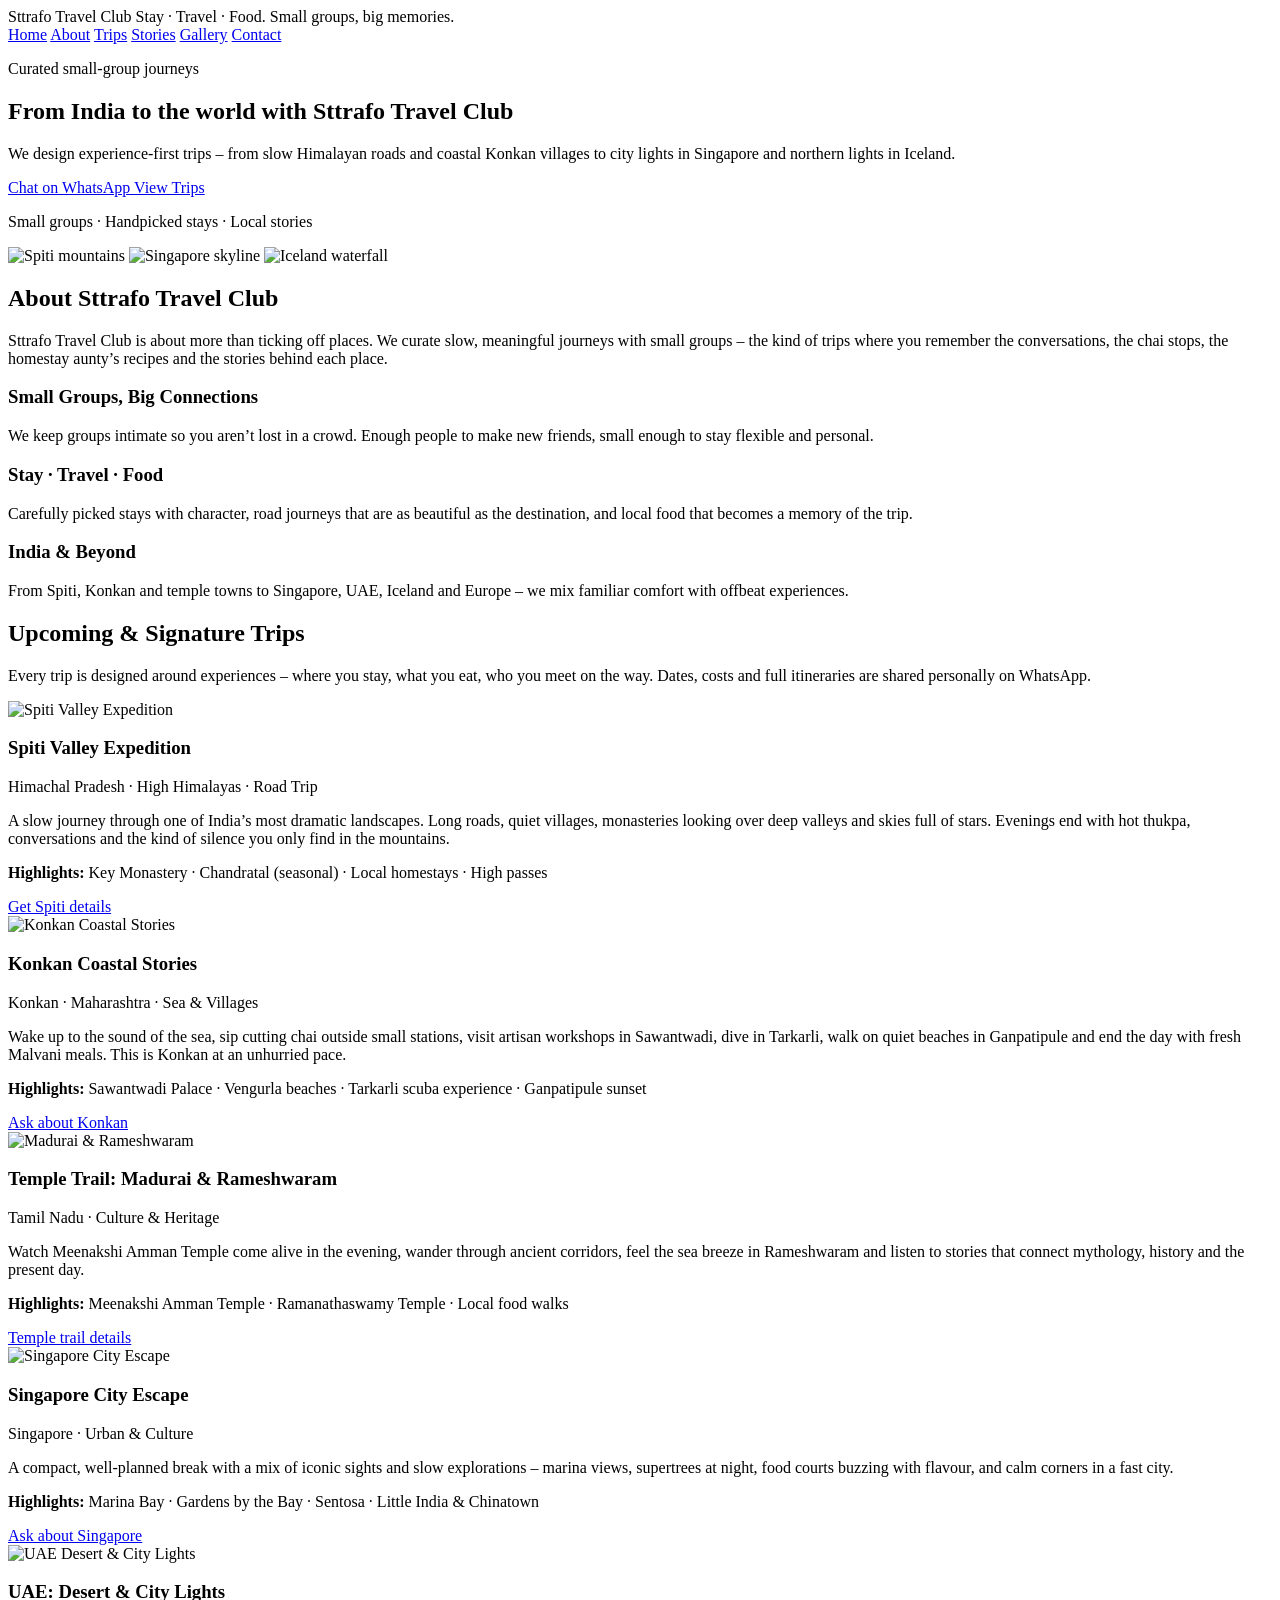
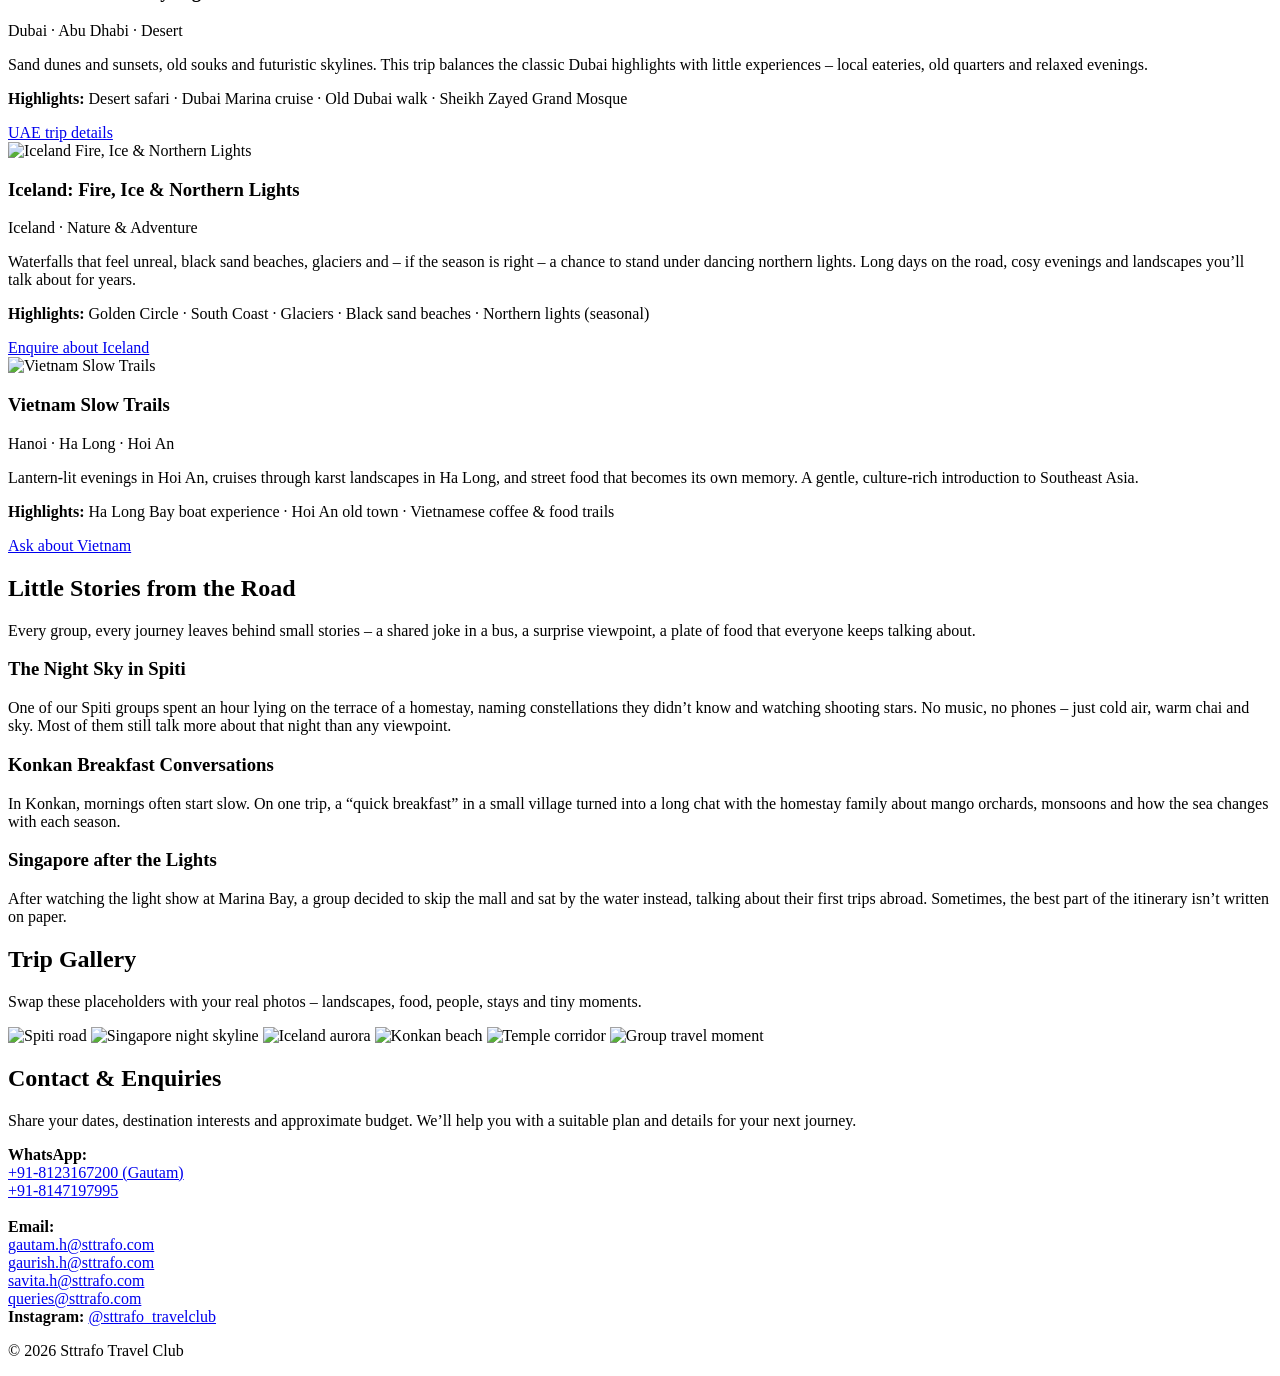
==== index.html @ 1dc1213e "Update index.html" ====
<!DOCTYPE html>
<html lang="en">
<head>
  <meta charset="UTF-8" />
  <meta name="viewport" content="width=device-width, initial-scale=1.0" />
  <title>Sttrafo Travel Club | Stay · Travel · Food</title>
  <link rel="stylesheet" href="styles.css" />
  <!-- Google Fonts -->
  <link rel="preconnect" href="https://fonts.googleapis.com" />
  <link rel="preconnect" href="https://fonts.gstatic.com" crossorigin />
  <link
    href="https://fonts.googleapis.com/css2?family=Playfair+Display:wght@500;700&family=Poppins:wght@300;400;500;600&display=swap"
    rel="stylesheet"
  />
</head>
<body>
  <header class="site-header">
    <div class="container nav-container">
      <div class="logo">
        <span class="logo-main">Sttrafo Travel Club</span>
        <span class="logo-tagline">Stay · Travel · Food. Small groups, big memories.</span>
      </div>
      <nav class="nav">
        <a href="#home">Home</a>
        <a href="#about">About</a>
        <a href="#trips">Trips</a>
        <a href="#stories">Stories</a>
        <a href="#gallery">Gallery</a>
        <a href="#contact">Contact</a>
      </nav>
    </div>
  </header>

  <main>
    <!-- HERO -->
    <section id="home" class="hero">
      <div class="container hero-content">
        <div class="hero-text">
          <p class="hero-kicker">Curated small-group journeys</p>
          <h1>From India to the world with Sttrafo Travel Club</h1>
          <p class="hero-subtitle">
            We design experience-first trips – from slow Himalayan roads and coastal Konkan villages
            to city lights in Singapore and northern lights in Iceland.
          </p>
          <div class="hero-buttons">
            <a href="https://wa.me/918123167200" class="btn primary-btn" target="_blank">
              Chat on WhatsApp
            </a>
            <a href="#trips" class="btn ghost-btn">View Trips</a>
          </div>
          <p class="hero-note">Small groups · Handpicked stays · Local stories</p>
        </div>
        <div class="hero-image">
          <div class="hero-photo-grid">
            <img src="assets/images/hero-spiti.jpg" alt="Spiti mountains" />
            <img src="assets/images/hero-singapore.jpg" alt="Singapore skyline" />
            <img src="assets/images/hero-iceland.jpg" alt="Iceland waterfall" />
          </div>
        </div>
      </div>
    </section>

    <!-- ABOUT -->
    <section id="about" class="section">
      <div class="container">
        <h2>About Sttrafo Travel Club</h2>
        <p class="section-intro">
          Sttrafo Travel Club is about more than ticking off places. We curate slow, meaningful journeys
          with small groups – the kind of trips where you remember the conversations, the chai stops,
          the homestay aunty’s recipes and the stories behind each place.
        </p>

        <div class="about-grid">
          <div class="about-card">
            <h3>Small Groups, Big Connections</h3>
            <p>
              We keep groups intimate so you aren’t lost in a crowd. Enough people to make new friends,
              small enough to stay flexible and personal.
            </p>
          </div>
          <div class="about-card">
            <h3>Stay · Travel · Food</h3>
            <p>
              Carefully picked stays with character, road journeys that are as beautiful as the destination,
              and local food that becomes a memory of the trip.
            </p>
          </div>
          <div class="about-card">
            <h3>India & Beyond</h3>
            <p>
              From Spiti, Konkan and temple towns to Singapore, UAE, Iceland and Europe – we mix familiar
              comfort with offbeat experiences.
            </p>
          </div>
        </div>
      </div>
    </section>

    <!-- TRIPS -->
    <section id="trips" class="section section-alt">
      <div class="container">
        <h2>Upcoming & Signature Trips</h2>
        <p class="section-intro">
          Every trip is designed around experiences – where you stay, what you eat, who you meet on the way.
          Dates, costs and full itineraries are shared personally on WhatsApp.
        </p>

        <div class="trip-grid">
          <!-- Trip 1: Spiti -->
          <article class="trip-card">
            <img src="assets/images/trip-spiti.jpg" alt="Spiti Valley Expedition" class="trip-image" />
            <div class="trip-content">
              <h3>Spiti Valley Expedition</h3>
              <p class="trip-location">Himachal Pradesh · High Himalayas · Road Trip</p>
              <p>
                A slow journey through one of India’s most dramatic landscapes. Long roads, quiet villages,
                monasteries looking over deep valleys and skies full of stars. Evenings end with hot
                thukpa, conversations and the kind of silence you only find in the mountains.
              </p>
              <p class="trip-highlights">
                <strong>Highlights:</strong> Key Monastery · Chandratal (seasonal) · Local homestays · High passes
              </p>
              <a
                href="https://wa.me/918123167200?text=Hi%2C%20I%20am%20interested%20in%20the%20Spiti%20Valley%20Expedition.%20Please%20share%20details."
                class="btn small-btn" target="_blank"
              >
                Get Spiti details
              </a>
            </div>
          </article>

          <!-- Trip 2: Konkan Coastal Stories -->
          <article class="trip-card">
            <img src="assets/images/trip-konkan.jpg" alt="Konkan Coastal Stories" class="trip-image" />
            <div class="trip-content">
              <h3>Konkan Coastal Stories</h3>
              <p class="trip-location">Konkan · Maharashtra · Sea & Villages</p>
              <p>
                Wake up to the sound of the sea, sip cutting chai outside small stations, visit artisan
                workshops in Sawantwadi, dive in Tarkarli, walk on quiet beaches in Ganpatipule and end the day
                with fresh Malvani meals. This is Konkan at an unhurried pace.
              </p>
              <p class="trip-highlights">
                <strong>Highlights:</strong> Sawantwadi Palace · Vengurla beaches · Tarkarli scuba experience · Ganpatipule sunset
              </p>
              <a
                href="https://wa.me/918123167200?text=Hi%2C%20I%20am%20interested%20in%20the%20Konkan%20Coastal%20Stories%20trip.%20Please%20share%20details."
                class="btn small-btn" target="_blank"
              >
                Ask about Konkan
              </a>
            </div>
          </article>

          <!-- Trip 3: Madurai & Rameshwaram -->
          <article class= "trip-card">
            <img src="assets/images/trip-madurai.jpg" alt="Madurai & Rameshwaram" class="trip-image" />
            <div class="trip-content">
              <h3>Temple Trail: Madurai & Rameshwaram</h3>
              <p class="trip-location">Tamil Nadu · Culture & Heritage</p>
              <p>
                Watch Meenakshi Amman Temple come alive in the evening, wander through ancient corridors,
                feel the sea breeze in Rameshwaram and listen to stories that connect mythology, history and
                the present day.
              </p>
              <p class="trip-highlights">
                <strong>Highlights:</strong> Meenakshi Amman Temple · Ramanathaswamy Temple · Local food walks
              </p>
              <a
                href="https://wa.me/918123167200?text=Hi%2C%20I%20am%20interested%20in%20the%20Madurai%20%26%20Rameshwaram%20Temple%20Trail.%20Please%20share%20details."
                class="btn small-btn" target="_blank"
              >
                Temple trail details
              </a>
            </div>
          </article>

          <!-- Trip 4: Singapore City Escape -->
          <article class="trip-card">
            <img src="assets/images/trip-singapore.jpg" alt="Singapore City Escape" class="trip-image" />
            <div class="trip-content">
              <h3>Singapore City Escape</h3>
              <p class="trip-location">Singapore · Urban & Culture</p>
              <p>
                A compact, well-planned break with a mix of iconic sights and slow explorations – marina views,
                supertrees at night, food courts buzzing with flavour, and calm corners in a fast city.
              </p>
              <p class="trip-highlights">
                <strong>Highlights:</strong> Marina Bay · Gardens by the Bay · Sentosa · Little India & Chinatown
              </p>
              <a
                href="https://wa.me/918123167200?text=Hi%2C%20I%20am%20interested%20in%20the%20Singapore%20City%20Escape.%20Please%20share%20details."
                class="btn small-btn" target="_blank"
              >
                Ask about Singapore
              </a>
            </div>
          </article>

          <!-- Trip 5: UAE Desert & City Lights -->
          <article class="trip-card">
            <img src="assets/images/trip-uae.jpg" alt="UAE Desert & City Lights" class="trip-image" />
            <div class="trip-content">
              <h3>UAE: Desert & City Lights</h3>
              <p class="trip-location">Dubai · Abu Dhabi · Desert</p>
              <p>
                Sand dunes and sunsets, old souks and futuristic skylines. This trip balances the classic
                Dubai highlights with little experiences – local eateries, old quarters and relaxed evenings.
              </p>
              <p class="trip-highlights">
                <strong>Highlights:</strong> Desert safari · Dubai Marina cruise · Old Dubai walk · Sheikh Zayed Grand Mosque
              </p>
              <a
                href="https://wa.me/918123167200?text=Hi%2C%20I%20am%20interested%20in%20the%20UAE%20Desert%20%26%20City%20Lights%20trip.%20Please%20share%20details."
                class="btn small-btn" target="_blank"
              >
                UAE trip details
              </a>
            </div>
          </article>

          <!-- Trip 6: Iceland -->
          <article class="trip-card">
            <img src="assets/images/trip-iceland.jpg" alt="Iceland Fire, Ice & Northern Lights" class="trip-image" />
            <div class="trip-content">
              <h3>Iceland: Fire, Ice & Northern Lights</h3>
              <p class="trip-location">Iceland · Nature & Adventure</p>
              <p>
                Waterfalls that feel unreal, black sand beaches, glaciers and – if the season is right –
                a chance to stand under dancing northern lights. Long days on the road, cosy evenings
                and landscapes you’ll talk about for years.
              </p>
              <p class="trip-highlights">
                <strong>Highlights:</strong> Golden Circle · South Coast · Glaciers · Black sand beaches · Northern lights (seasonal)
              </p>
              <a
                href="https://wa.me/918123167200?text=Hi%2C%20I%20am%20interested%20in%20the%20Iceland%20trip.%20Please%20share%20details."
                class="btn small-btn" target="_blank"
              >
                Enquire about Iceland
              </a>
            </div>
          </article>

          <!-- Trip 7: Vietnam Slow Trails -->
          <article class="trip-card">
            <img src="assets/images/trip-vietnam.jpg" alt="Vietnam Slow Trails" class="trip-image" />
            <div class="trip-content">
              <h3>Vietnam Slow Trails</h3>
              <p class="trip-location">Hanoi · Ha Long · Hoi An</p>
              <p>
                Lantern-lit evenings in Hoi An, cruises through karst landscapes in Ha Long, and street food
                that becomes its own memory. A gentle, culture-rich introduction to Southeast Asia.
              </p>
              <p class="trip-highlights">
                <strong>Highlights:</strong> Ha Long Bay boat experience · Hoi An old town · Vietnamese coffee & food trails
              </p>
              <a
                href="https://wa.me/918123167200?text=Hi%2C%20I%20am%20interested%20in%20the%20Vietnam%20Slow%20Trails%20trip.%20Please%20share%20details."
                class="btn small-btn" target="_blank"
              >
                Ask about Vietnam
              </a>
            </div>
          </article>
        </div>
      </div>
    </section>

    <!-- STORIES -->
    <section id="stories" class="section">
      <div class="container">
        <h2>Little Stories from the Road</h2>
        <p class="section-intro">
          Every group, every journey leaves behind small stories – a shared joke in a bus, a surprise viewpoint,
          a plate of food that everyone keeps talking about.
        </p>

        <div class="stories-grid">
          <article class="story-card">
            <h3>The Night Sky in Spiti</h3>
            <p>
              One of our Spiti groups spent an hour lying on the terrace of a homestay, naming constellations
              they didn’t know and watching shooting stars. No music, no phones – just cold air, warm chai and
              sky. Most of them still talk more about that night than any viewpoint.
            </p>
          </article>

          <article class="story-card">
            <h3>Konkan Breakfast Conversations</h3>
            <p>
              In Konkan, mornings often start slow. On one trip, a “quick breakfast” in a small village
              turned into a long chat with the homestay family about mango orchards, monsoons and how
              the sea changes with each season.
            </p>
          </article>

          <article class="story-card">
            <h3>Singapore after the Lights</h3>
            <p>
              After watching the light show at Marina Bay, a group decided to skip the mall and sat by the
              water instead, talking about their first trips abroad. Sometimes, the best part of the itinerary
              isn’t written on paper.
            </p>
          </article>
        </div>
      </div>
    </section>

    <!-- GALLERY -->
    <section id="gallery" class="section">
      <div class="container">
        <h2>Trip Gallery</h2>
        <p class="section-intro">
          Swap these placeholders with your real photos – landscapes, food, people, stays and tiny moments.
        </p>
        <div class="gallery-grid">
          <img src="assets/images/gallery-spiti-road.jpg" alt="Spiti road" class="gallery-image" />
          <img src="assets/images/gallery-singapore-night.jpg" alt="Singapore night skyline" class="gallery-image" />
          <img src="assets/images/gallery-iceland-aurora.jpg" alt="Iceland aurora" class="gallery-image" />
          <img src="assets/images/gallery-konkan-beach.jpg" alt="Konkan beach" class="gallery-image" />
          <img src="assets/images/gallery-temple.jpg" alt="Temple corridor" class="gallery-image" />
          <img src="assets/images/gallery-group.jpg" alt="Group travel moment" class="gallery-image" />
        </div>
      </div>
    </section>

    <!-- CONTACT -->
    <section id="contact" class="section section-alt">
      <div class="container">
        <h2>Contact & Enquiries</h2>
        <p class="section-intro">
          Share your dates, destination interests and approximate budget. We’ll help you with
          a suitable plan and details for your next journey.
        </p>

        <p>
          <strong>WhatsApp:</strong><br />
          <a href="https://wa.me/918123167200" target="_blank">+91-8123167200 (Gautam)</a><br />
          <a href="https://wa.me/918147197995" target="_blank">+91-8147197995</a><br /><br />

          <strong>Email:</strong><br />
          <a href="mailto:gautam.h@sttrafo.com">gautam.h@sttrafo.com</a><br />
          <a href="mailto:gaurish.h@sttrafo.com">gaurish.h@sttrafo.com</a><br />
          <a href="mailto:savita.h@sttrafo.com">savita.h@sttrafo.com</a><br />
          <a href="mailto:queries@sttrafo.com">queries@sttrafo.com</a><br />

          <strong>Instagram:</strong>
          <a href="https://instagram.com/sttrafo_travelclub" target="_blank">@sttrafo_travelclub</a>
        </p>
      </div>
    </section>
  </main>

  <footer class="site-footer">
    <div class="container footer-content">
      <p>© <span id="year"></span> Sttrafo Travel Club</p>
    </div>
  </footer>

  <script>
    // auto year
    document.getElementById("year").textContent = new Date().getFullYear();
  </script>
</body>
</html>
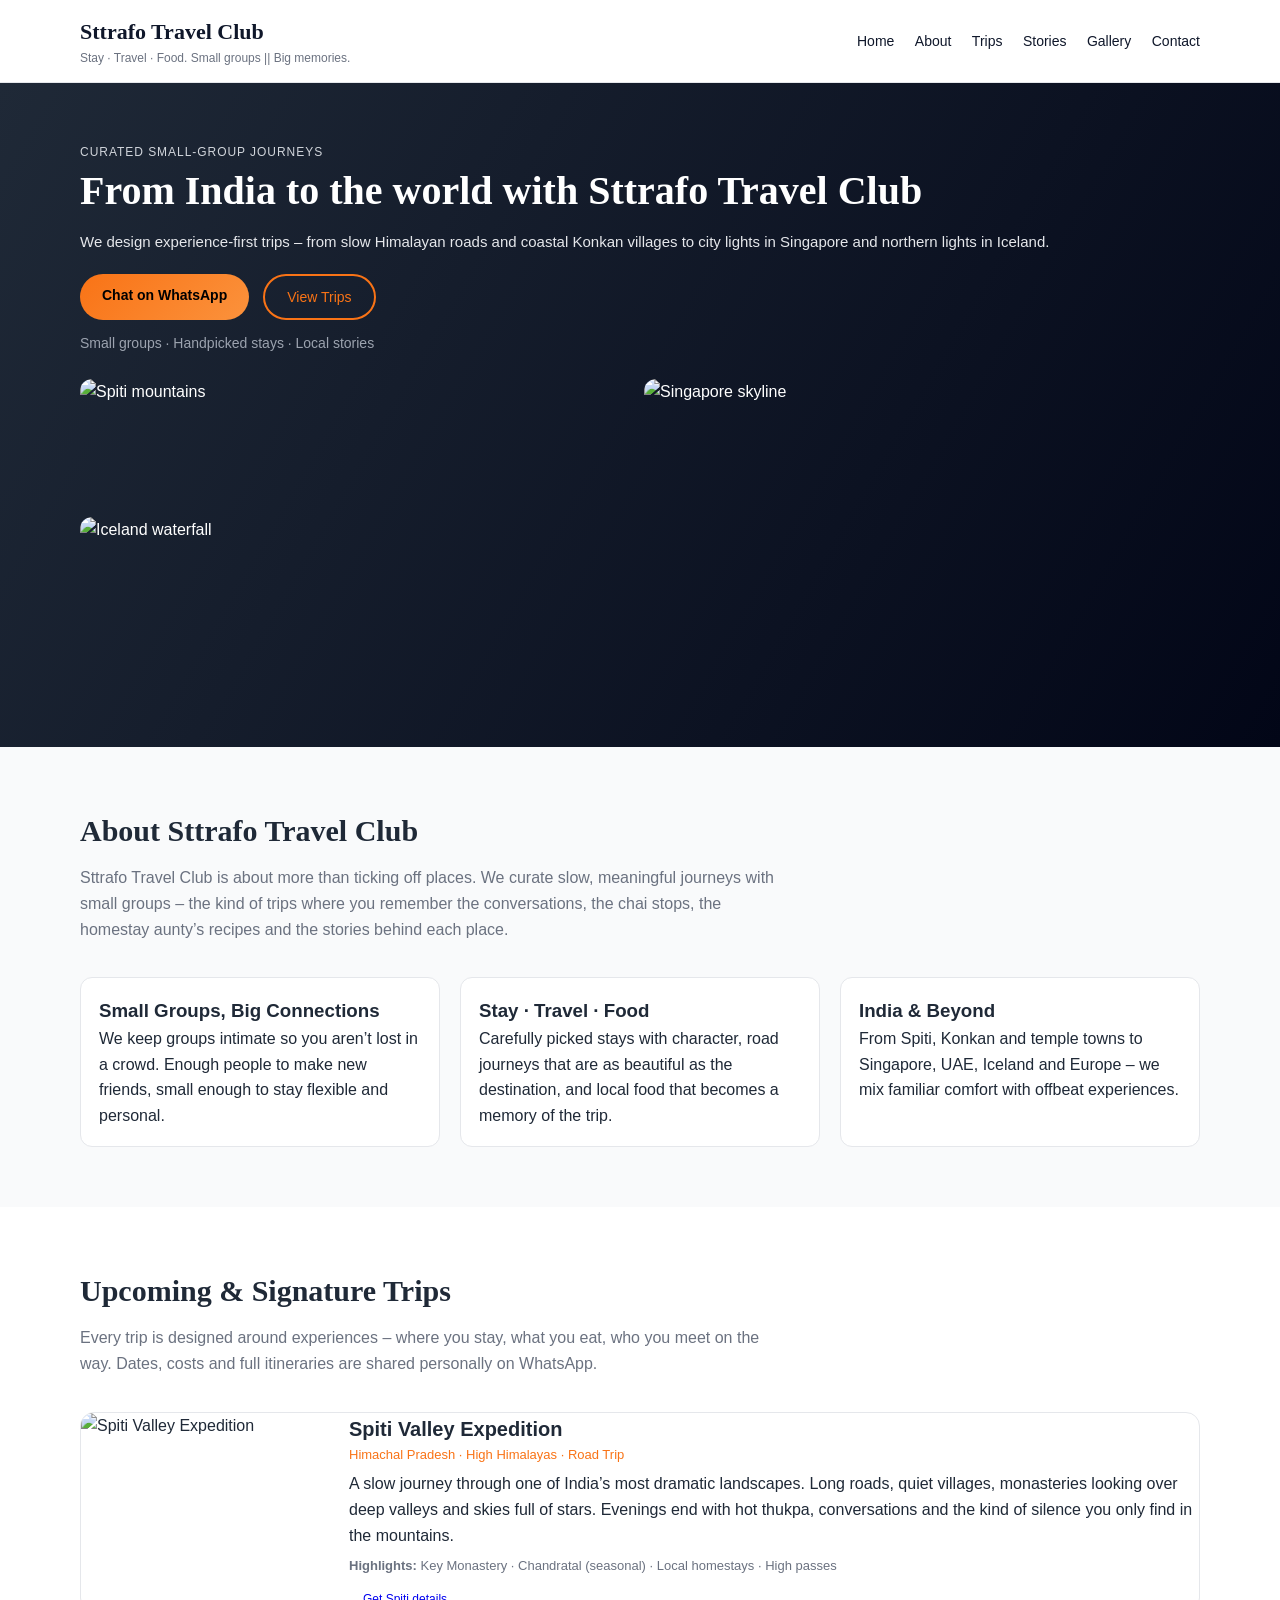
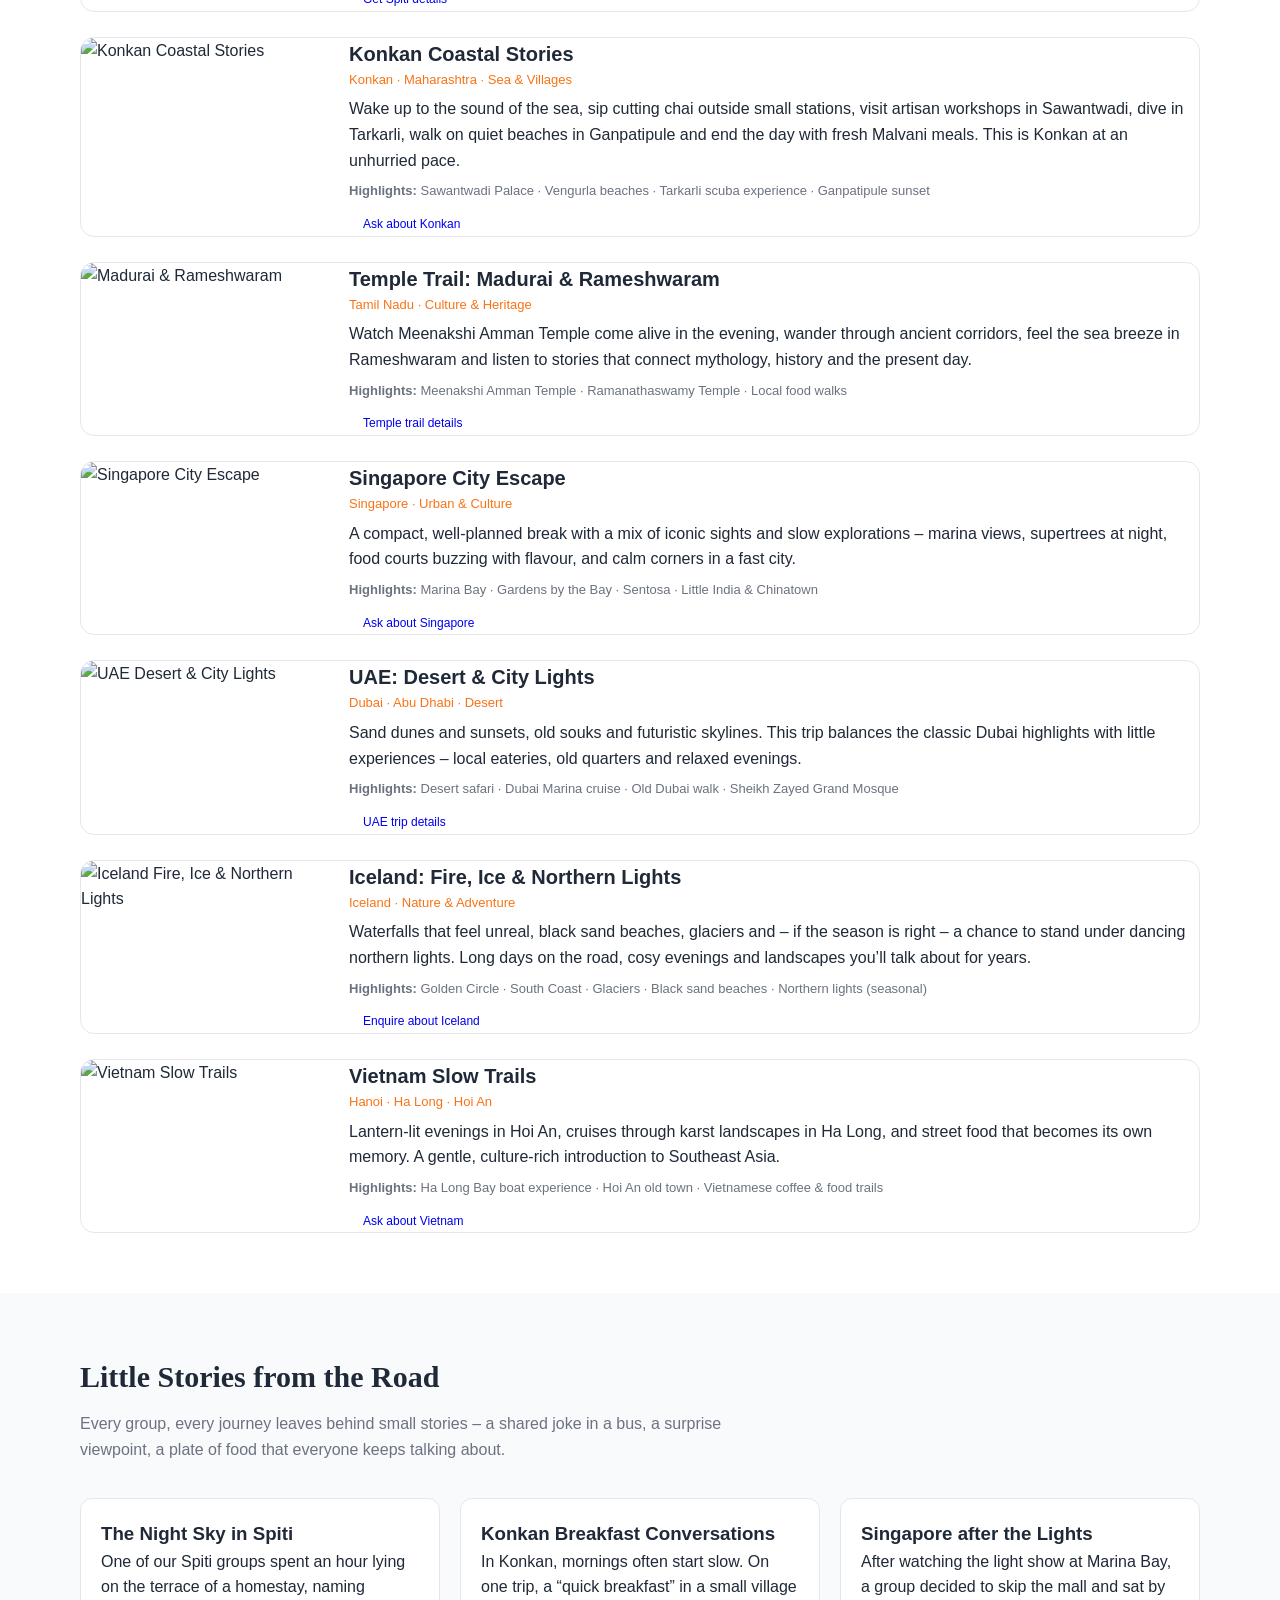
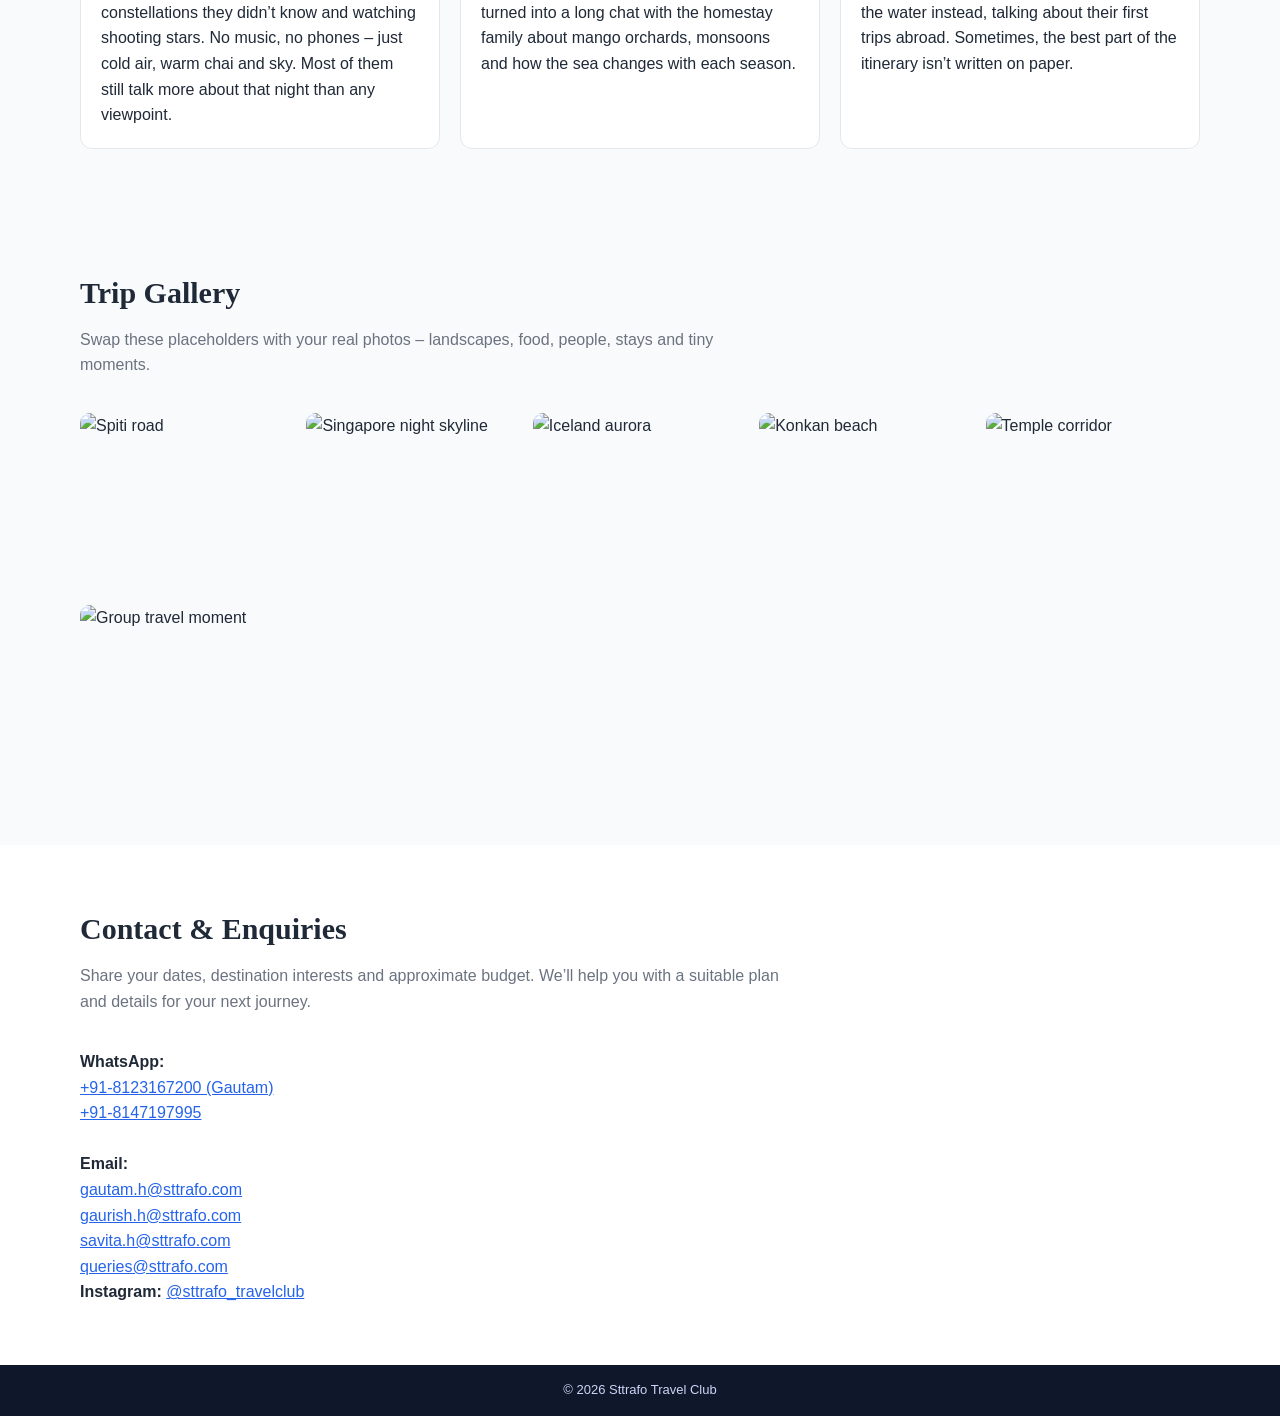
==== commit 7dbc2771: "Update index.html" ====
--- a/index.html
+++ b/index.html
@@ -18,7 +18,7 @@
     <div class="container nav-container">
       <div class="logo">
         <span class="logo-main">Sttrafo Travel Club</span>
-        <span class="logo-tagline">Stay · Travel · Food. Small groups, big memories.</span>
+        <span class="logo-tagline">Stay · Travel · Food.    Small groups || Big memories.</span>
       </div>
       <nav class="nav">
         <a href="#home">Home</a>
--- a/styles.css
+++ b/styles.css
@@ -0,0 +1,305 @@
+/* =========================
+   STTRAFO TRAVEL CLUB - CSS
+   ========================= */
+
+/* RESET */
+* {
+  margin: 0;
+  padding: 0;
+  box-sizing: border-box;
+}
+
+/* COLORS */
+:root {
+  --dark: #0f172a;
+  --light: #f9fafb;
+  --primary: #f97316;
+  --primary-soft: #ffedd5;
+  --text: #1f2937;
+  --muted: #6b7280;
+  --card: #ffffff;
+  --border: #e5e7eb;
+}
+
+/* BASIC STYLING */
+body {
+  font-family: "Poppins", Arial, sans-serif;
+  background: var(--light);
+  color: var(--text);
+  line-height: 1.6;
+}
+
+/* CONTAINER */
+.container {
+  width: 92%;
+  max-width: 1120px;
+  margin: auto;
+}
+
+/* HEADER */
+.site-header {
+  background: #ffffff;
+  border-bottom: 1px solid var(--border);
+  position: sticky;
+  top: 0;
+  z-index: 100;
+}
+
+.nav-container {
+  display: flex;
+  align-items: center;
+  justify-content: space-between;
+  padding: 14px 0;
+}
+
+.logo-main {
+  font-family: "Playfair Display", serif;
+  font-size: 22px;
+  font-weight: bold;
+  color: var(--dark);
+}
+
+.logo-tagline {
+  display: block;
+  font-size: 12px;
+  color: var(--muted);
+}
+
+.nav a {
+  color: var(--dark);
+  margin-left: 16px;
+  font-size: 14px;
+  text-decoration: none;
+  position: relative;
+}
+
+.nav a:hover {
+  color: var(--primary);
+}
+
+/* HERO SECTION */
+.hero {
+  background: linear-gradient(120deg, #1f2937, #020617);
+  color: white;
+  padding: 60px 0;
+}
+
+.hero-content {
+  display: grid;
+  gap: 25px;
+}
+
+.hero-kicker {
+  text-transform: uppercase;
+  letter-spacing: .08em;
+  font-size: 12px;
+  color: #d1d5db;
+  margin-bottom: 4px;
+}
+
+.hero-text h1 {
+  font-family: "Playfair Display", serif;
+  font-size: 40px;
+  line-height: 1.2;
+}
+
+.hero-subtitle {
+  margin: 15px 0 20px;
+  font-size: 15px;
+  color: #e5e7eb;
+}
+
+.hero-buttons {
+  display: flex;
+  gap: 14px;
+  flex-wrap: wrap;
+}
+
+.hero-note {
+  margin-top: 12px;
+  color: #9ca3af;
+  font-size: 14px;
+}
+
+/* HERO IMAGES */
+.hero-photo-grid {
+  display: grid;
+  grid-template-columns: 1fr 1fr;
+  gap: 8px;
+}
+
+.hero-photo-grid img {
+  height: 130px;
+  width: 100%;
+  object-fit: cover;
+  border-radius: 12px;
+}
+
+.hero-photo-grid img:last-child {
+  grid-column: span 2;
+  height: 170px;
+}
+
+/* BUTTONS */
+.btn {
+  padding: 10px 22px;
+  border-radius: 30px;
+  font-size: 14px;
+  border: none;
+  cursor: pointer;
+  text-decoration: none;
+}
+
+.primary-btn {
+  background: linear-gradient(135deg, #f97316, #fb923c);
+  color: #000;
+  font-weight: bold;
+}
+
+.primary-btn:hover {
+  opacity: 0.9;
+}
+
+.ghost-btn {
+  border: 2px solid var(--primary);
+  color: var(--primary);
+  background: transparent;
+}
+
+.ghost-btn:hover {
+  background: var(--primary-soft);
+}
+
+.small-btn {
+  font-size: 12px;
+  padding: 6px 14px;
+}
+
+/* SECTIONS */
+.section {
+  padding: 60px 0;
+}
+
+.section-alt {
+  background: white;
+}
+
+.section h2 {
+  font-family: "Playfair Display", serif;
+  font-size: 30px;
+  margin-bottom: 10px;
+}
+
+.section-intro {
+  color: var(--muted);
+  max-width: 700px;
+  margin-bottom: 35px;
+}
+
+/* ABOUT */
+.about-grid {
+  display: grid;
+  grid-template-columns: repeat(auto-fit, minmax(250px,1fr));
+  gap: 20px;
+}
+
+.about-card {
+  background: white;
+  border: 1px solid var(--border);
+  padding: 18px;
+  border-radius: 12px;
+}
+
+/* TRIPS */
+.trip-grid {
+  display: grid;
+  gap: 25px;
+}
+
+.trip-card {
+  display: grid;
+  grid-template-columns: 250px 1fr;
+  gap: 18px;
+  background: var(--card);
+  border: 1px solid var(--border);
+  border-radius: 14px;
+  overflow: hidden;
+}
+
+.trip-card:hover {
+  box-shadow: 0 10px 20px rgba(0,0,0,0.08);
+}
+
+.trip-image {
+  height: 100%;
+  width: 100%;
+  object-fit: cover;
+}
+
+.trip-content h3 {
+  font-size: 20px;
+}
+
+.trip-location {
+  color: var(--primary);
+  font-size: 13px;
+  margin-bottom: 6px;
+}
+
+.trip-highlights {
+  margin: 8px 0;
+  font-size: 13px;
+  color: var(--muted);
+}
+
+/* STORIES */
+.stories-grid {
+  display: grid;
+  grid-template-columns: repeat(auto-fit,minmax(250px,1fr));
+  gap: 20px;
+}
+
+.story-card {
+  background: var(--card);
+  padding: 20px;
+  border-radius: 12px;
+  border: 1px solid var(--border);
+}
+
+/* GALLERY */
+.gallery-grid {
+  display: grid;
+  grid-template-columns: repeat(auto-fit, minmax(180px,1fr));
+  gap: 12px;
+}
+
+.gallery-image {
+  height: 180px;
+  width: 100%;
+  object-fit: cover;
+  border-radius: 10px;
+}
+
+/* CONTACT */
+#contact a {
+  color: #2563eb;
+}
+
+#contact a:hover {
+  text-decoration: underline;
+}
+
+/* FOOTER */
+.site-footer {
+  background: var(--dark);
+  color: #cbd5f5;
+  padding: 15px 0;
+  text-align: center;
+  font-size: 13px;
+}
+
+/* MOBILE */
+@media(max-width:768px) {
+  .hero-text h1 { font-size: 28px; }
+  .trip-card { grid-template-columns: 1fr; }
+}
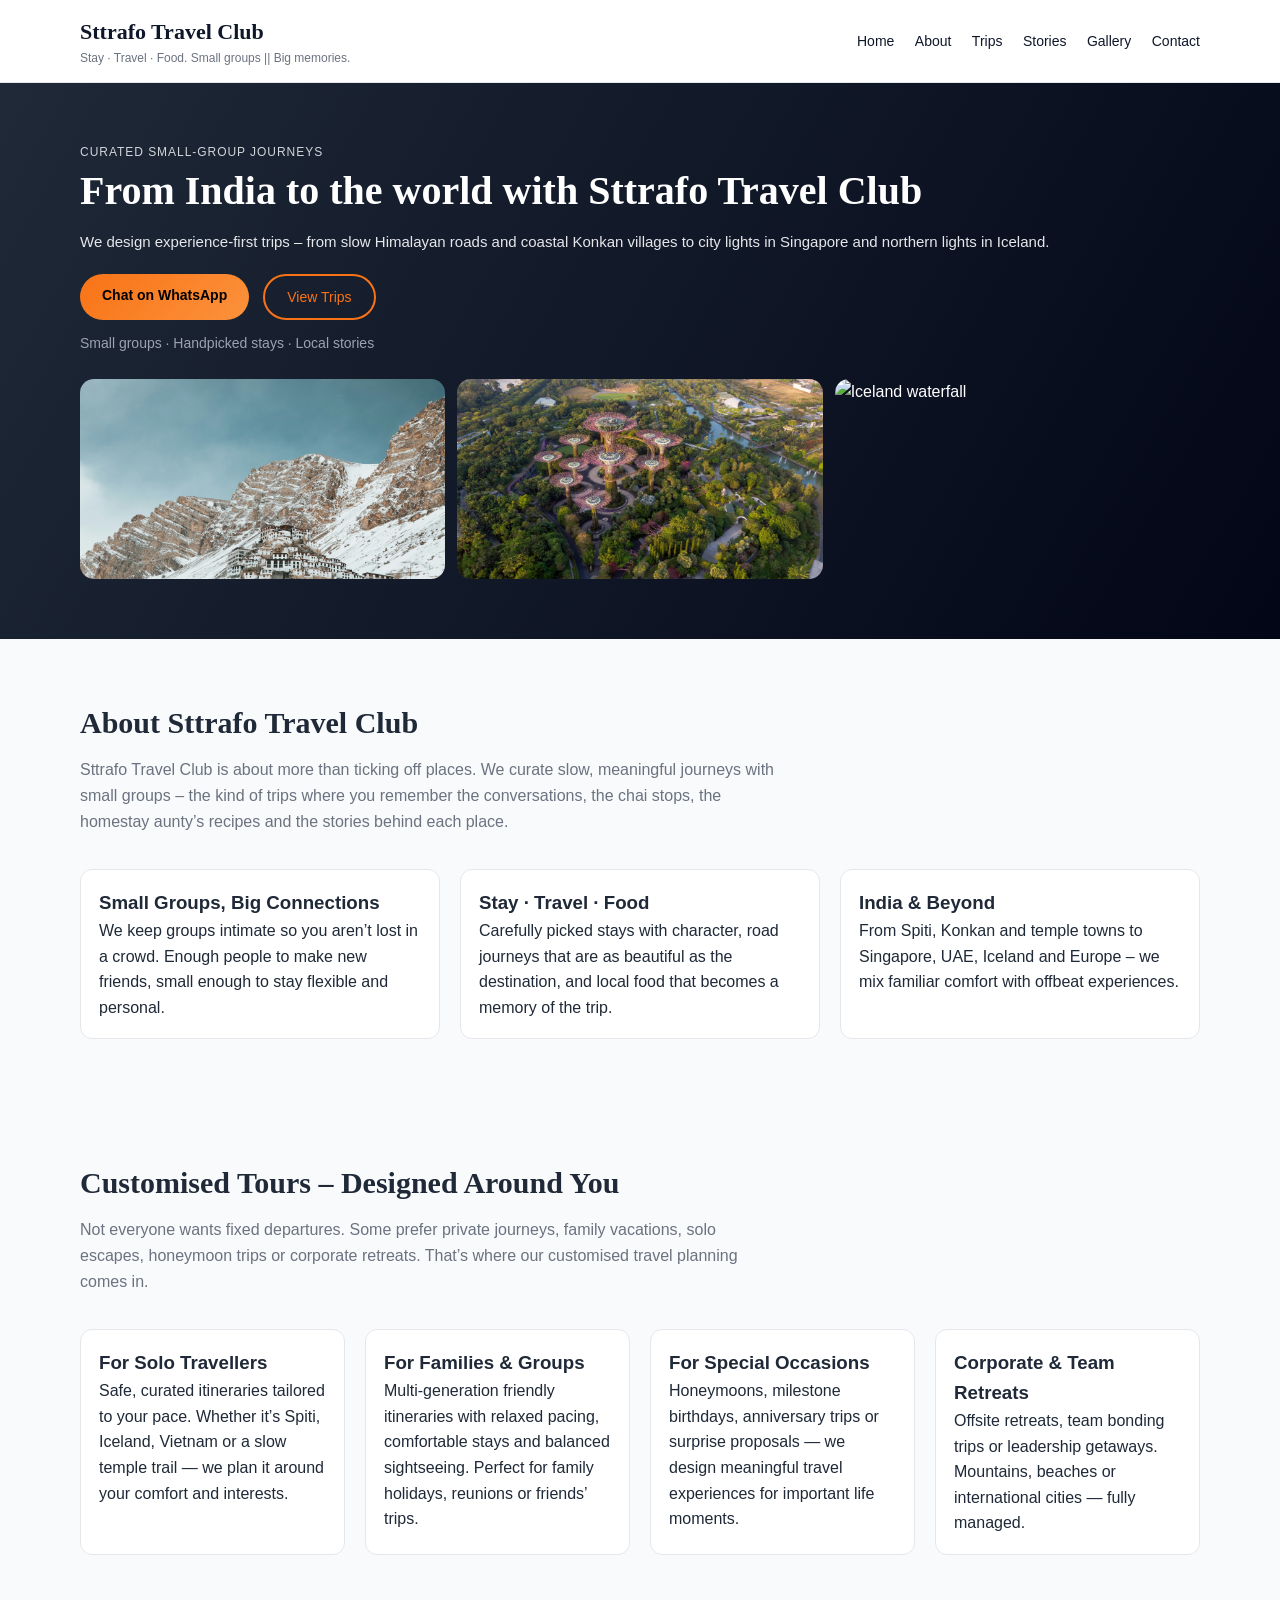
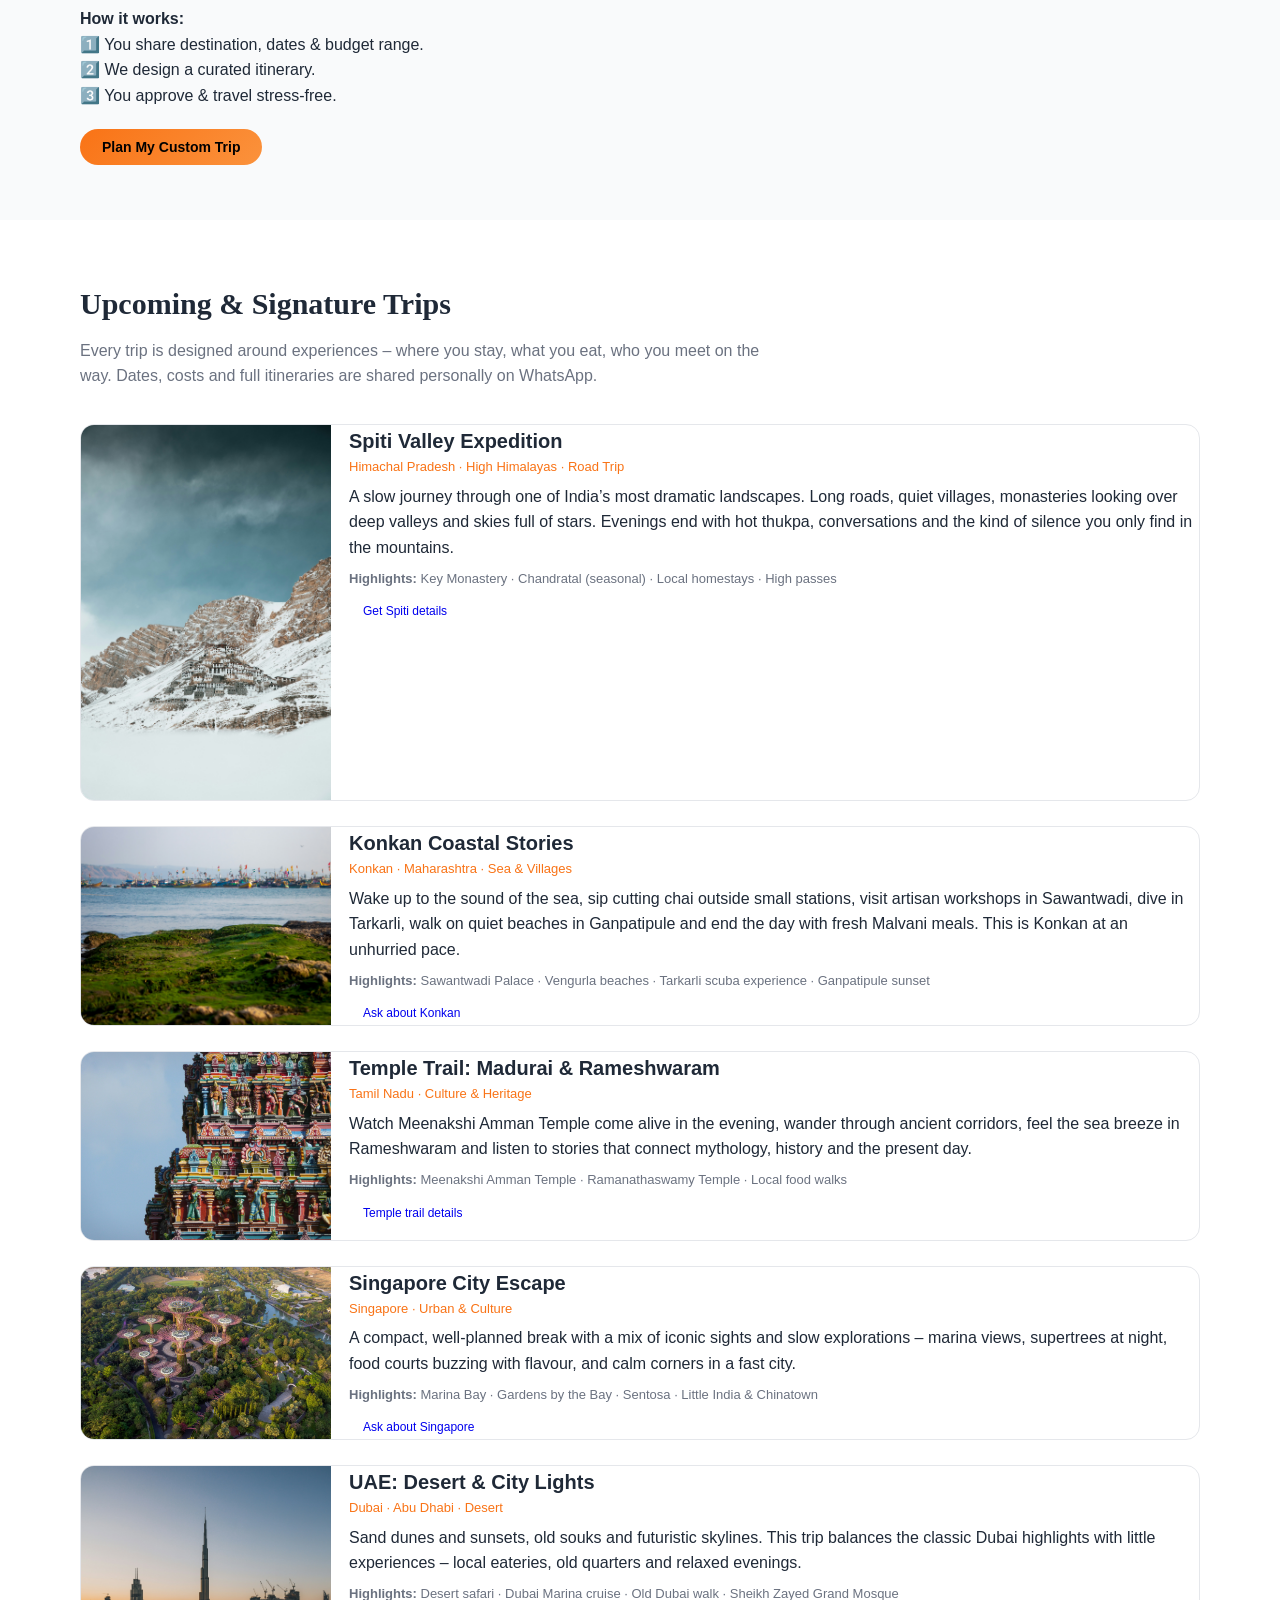
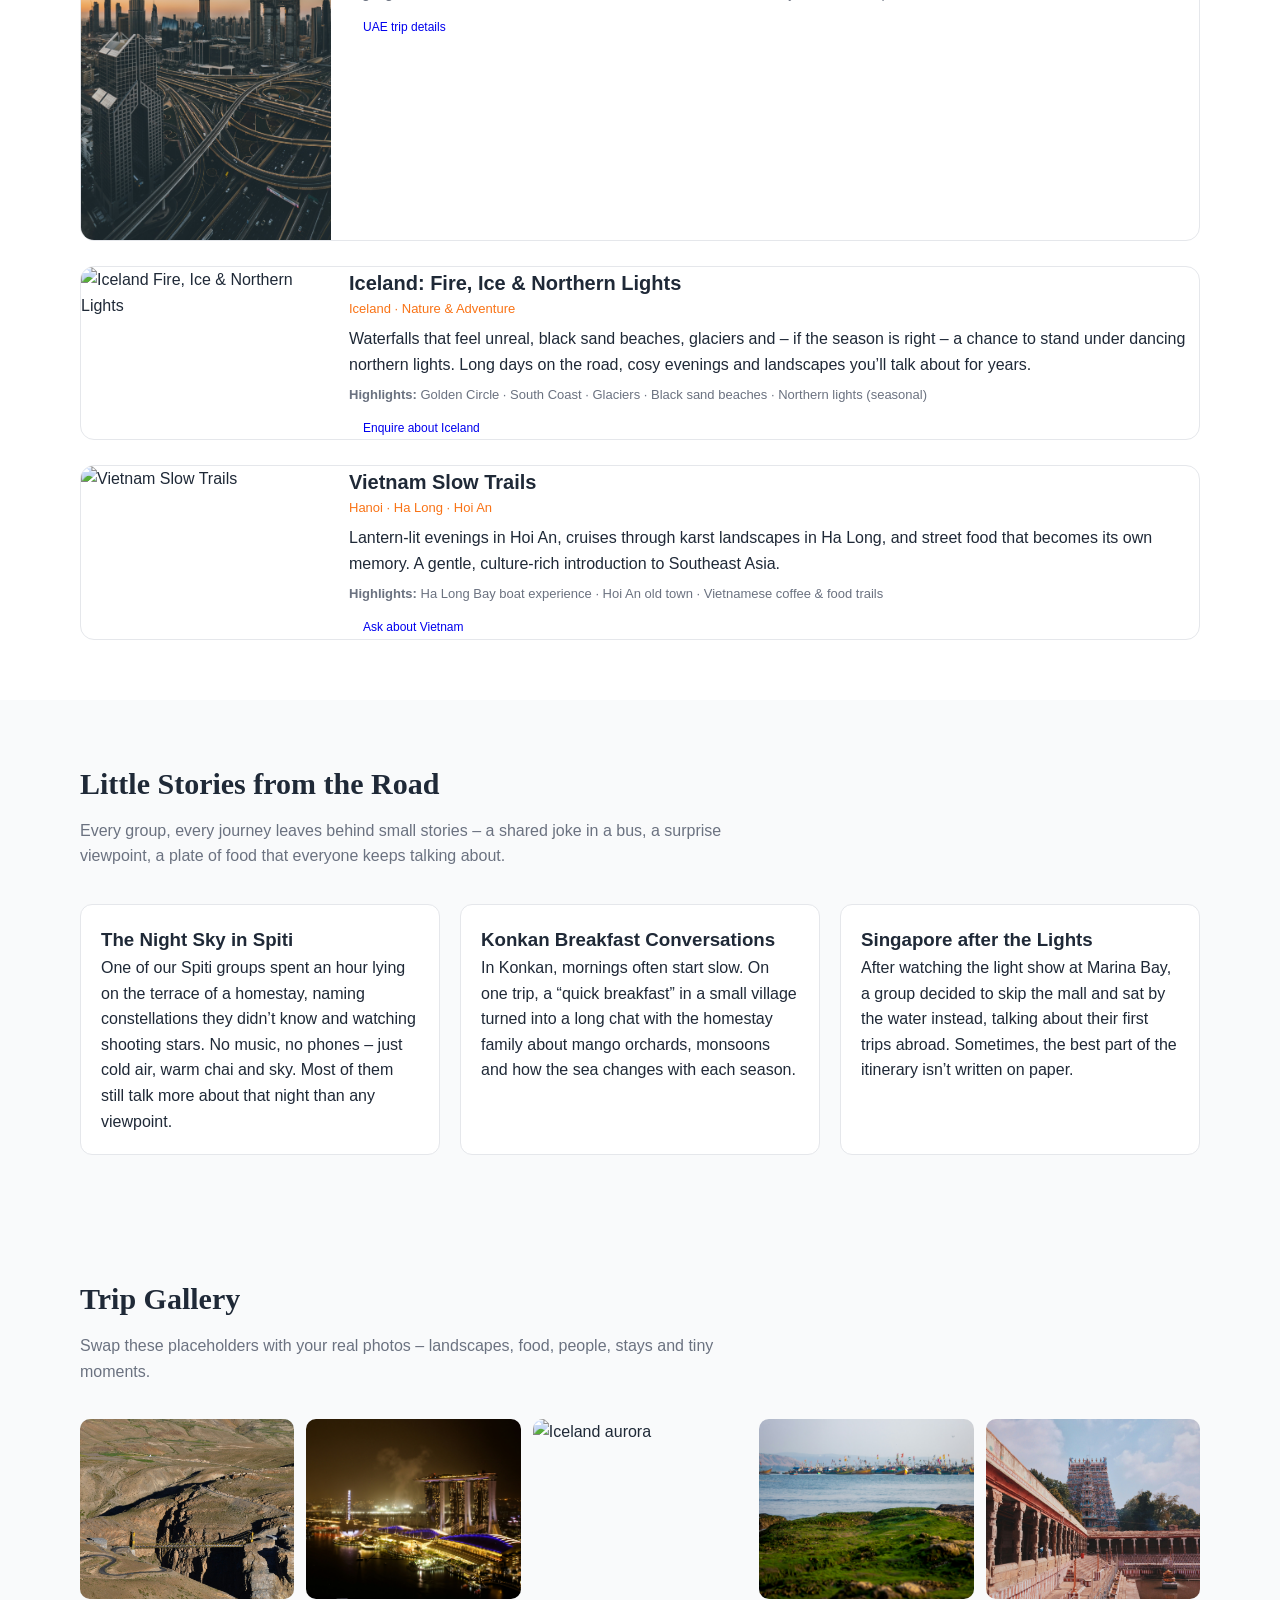
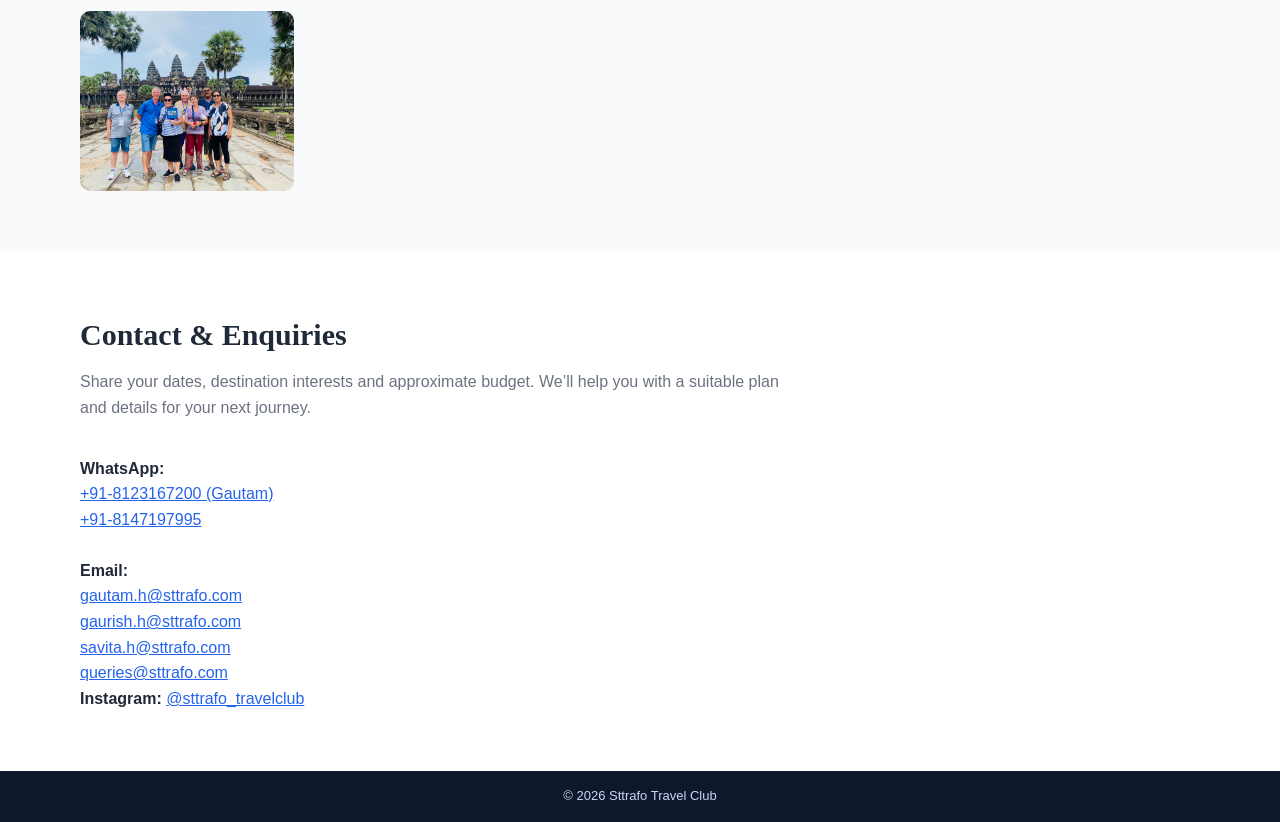
==== commit b7e748f5: "Update index.html" ====
--- a/index.html
+++ b/index.html
@@ -97,6 +97,76 @@
     </section>
 
     <!-- TRIPS -->
+    <!-- CUSTOMISED TOURS -->
+<section id="customised" class="section">
+  <div class="container">
+    <h2>Customised Tours – Designed Around You</h2>
+    <p class="section-intro">
+      Not everyone wants fixed departures. Some prefer private journeys,
+      family vacations, solo escapes, honeymoon trips or corporate retreats.
+      That’s where our customised travel planning comes in.
+    </p>
+
+    <div class="about-grid">
+
+      <div class="about-card">
+        <h3>For Solo Travellers</h3>
+        <p>
+          Safe, curated itineraries tailored to your pace. Whether it’s
+          Spiti, Iceland, Vietnam or a slow temple trail — we plan it
+          around your comfort and interests.
+        </p>
+      </div>
+
+      <div class="about-card">
+        <h3>For Families & Groups</h3>
+        <p>
+          Multi-generation friendly itineraries with relaxed pacing,
+          comfortable stays and balanced sightseeing. Perfect for
+          family holidays, reunions or friends’ trips.
+        </p>
+      </div>
+
+      <div class="about-card">
+        <h3>For Special Occasions</h3>
+        <p>
+          Honeymoons, milestone birthdays, anniversary trips or surprise
+          proposals — we design meaningful travel experiences for
+          important life moments.
+        </p>
+      </div>
+
+      <div class="about-card">
+        <h3>Corporate & Team Retreats</h3>
+        <p>
+          Offsite retreats, team bonding trips or leadership getaways.
+          Mountains, beaches or international cities — fully managed.
+        </p>
+      </div>
+
+    </div>
+
+    <br><br>
+
+    <p>
+      <strong>How it works:</strong><br>
+      1️⃣ You share destination, dates & budget range.<br>
+      2️⃣ We design a curated itinerary.<br>
+      3️⃣ You approve & travel stress-free.
+    </p>
+
+    <br>
+
+    <a
+      href="https://wa.me/918123167200?text=Hi%2C%20I%20would%20like%20a%20customised%20tour.%20Please%20guide%20me."
+      class="btn primary-btn"
+      target="_blank"
+    >
+      Plan My Custom Trip
+    </a>
+  </div>
+</section>
+    
     <section id="trips" class="section section-alt">
       <div class="container">
         <h2>Upcoming & Signature Trips</h2>
--- a/styles.css
+++ b/styles.css
@@ -121,23 +121,29 @@
   font-size: 14px;
 }
 
-/* HERO IMAGES */
+/* HERO IMAGES – FIXED */
 .hero-photo-grid {
   display: grid;
-  grid-template-columns: 1fr 1fr;
-  gap: 8px;
+  gap: 12px;
+  grid-template-columns: 1fr;
 }
 
 .hero-photo-grid img {
-  height: 130px;
   width: 100%;
+  height: 220px;
   object-fit: cover;
-  border-radius: 12px;
-}
-
-.hero-photo-grid img:last-child {
-  grid-column: span 2;
-  height: 170px;
+  border-radius: 14px;
+}
+
+/* DESKTOP HERO IMAGES */
+@media (min-width: 768px) {
+  .hero-photo-grid {
+    grid-template-columns: repeat(3, minmax(0, 1fr));
+  }
+
+  .hero-photo-grid img {
+    height: 200px;
+  }
 }
 
 /* BUTTONS */
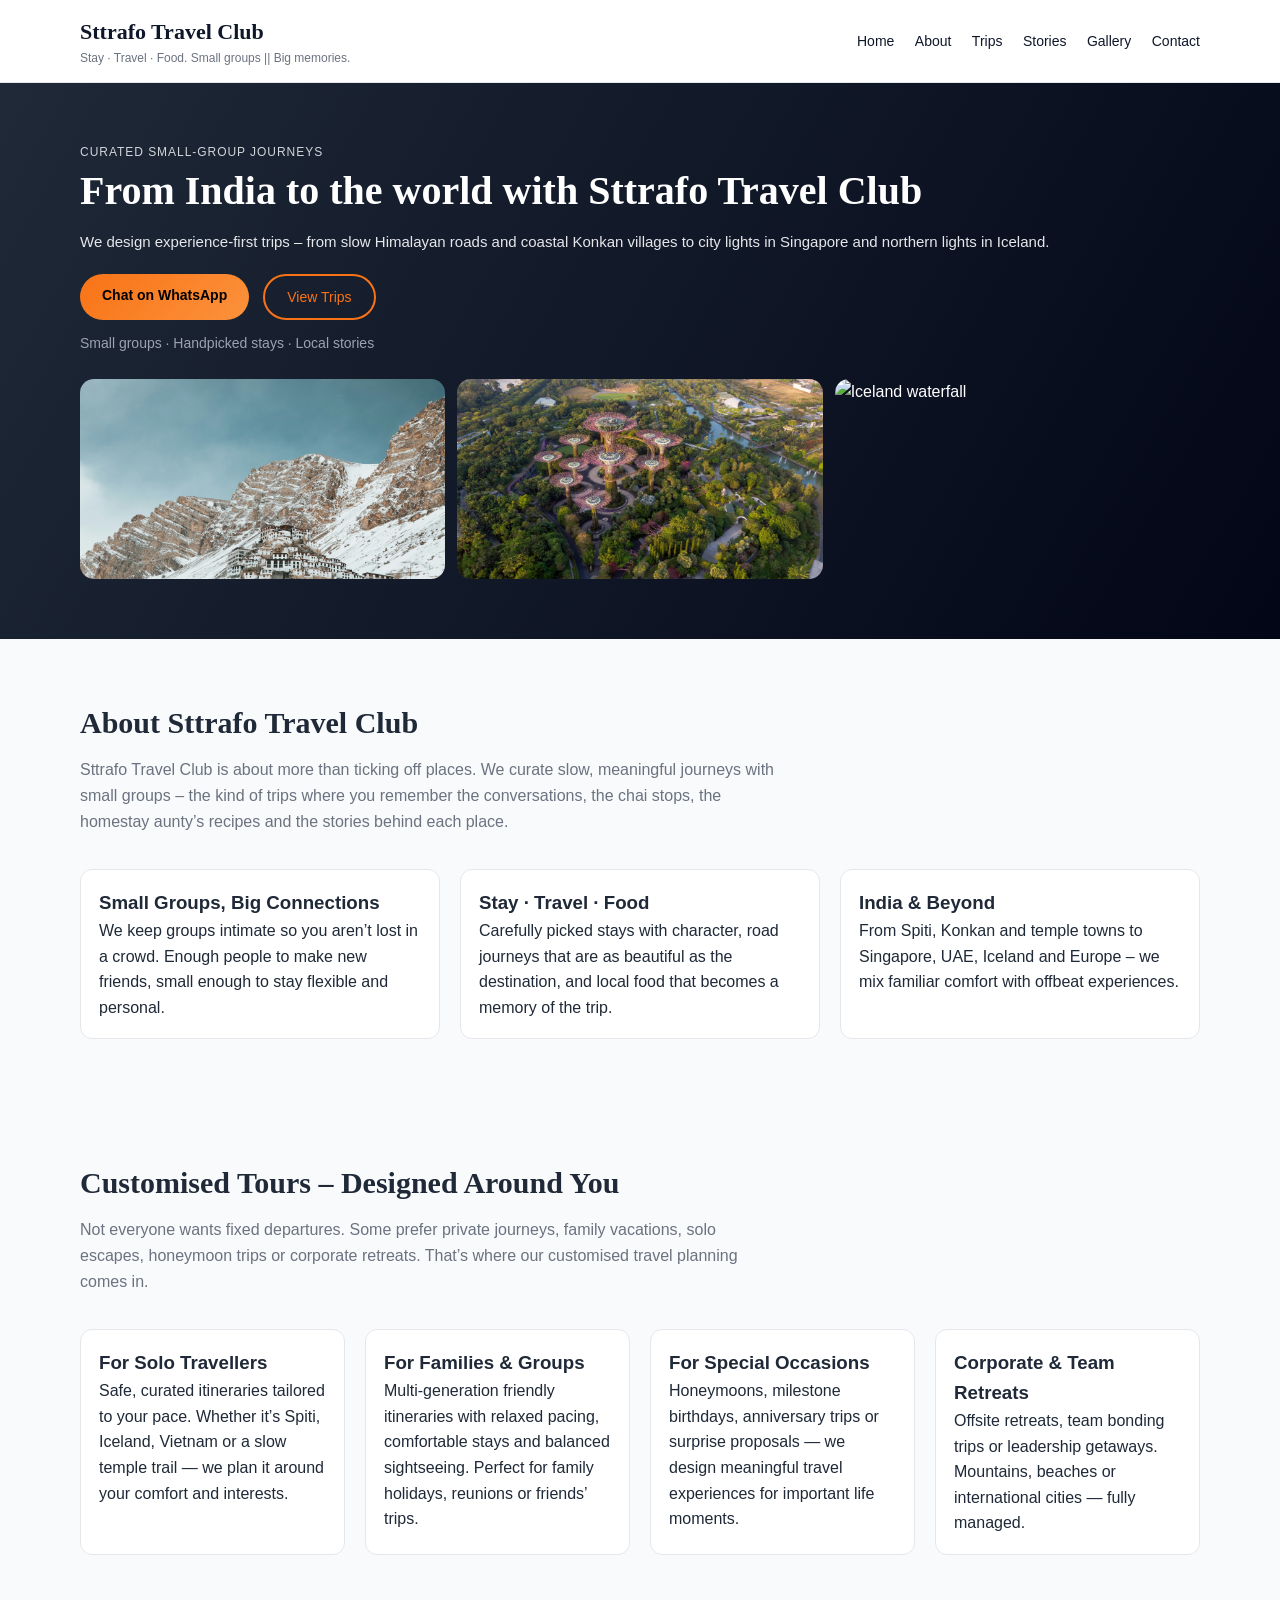
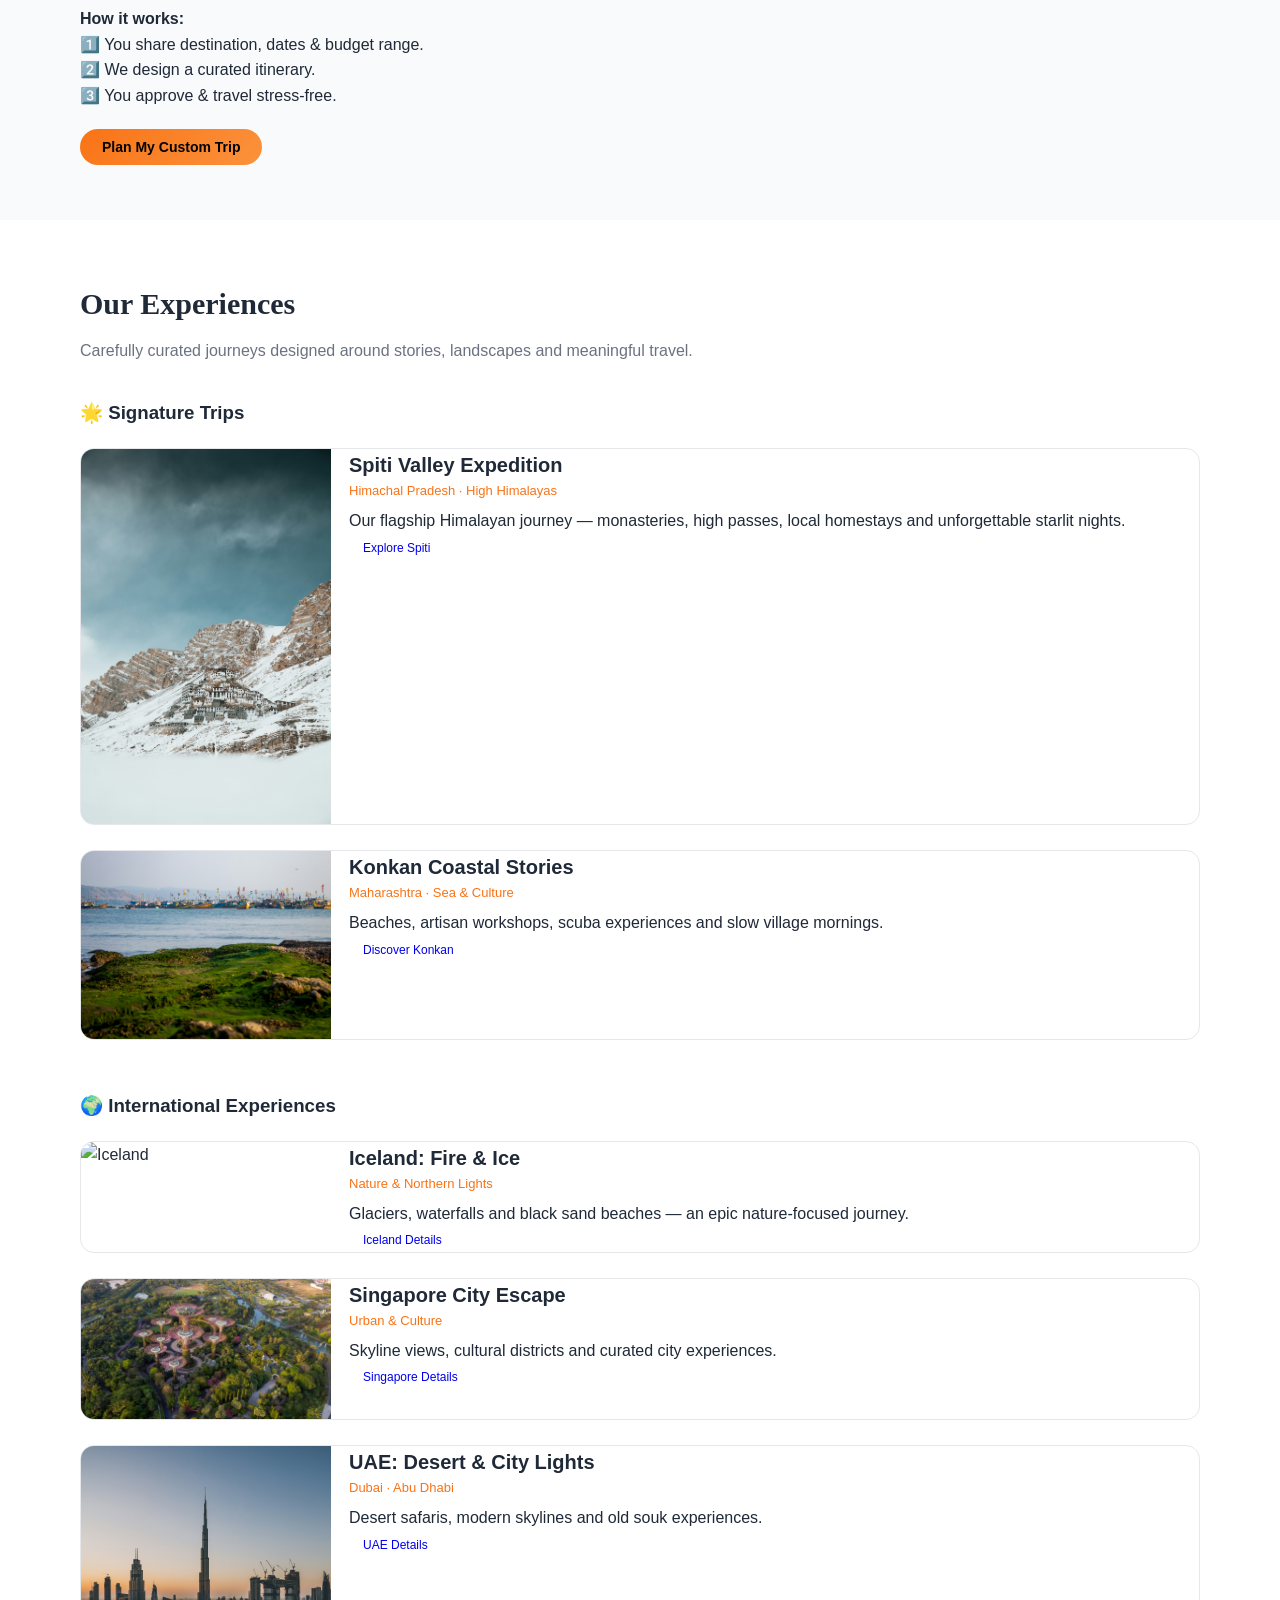
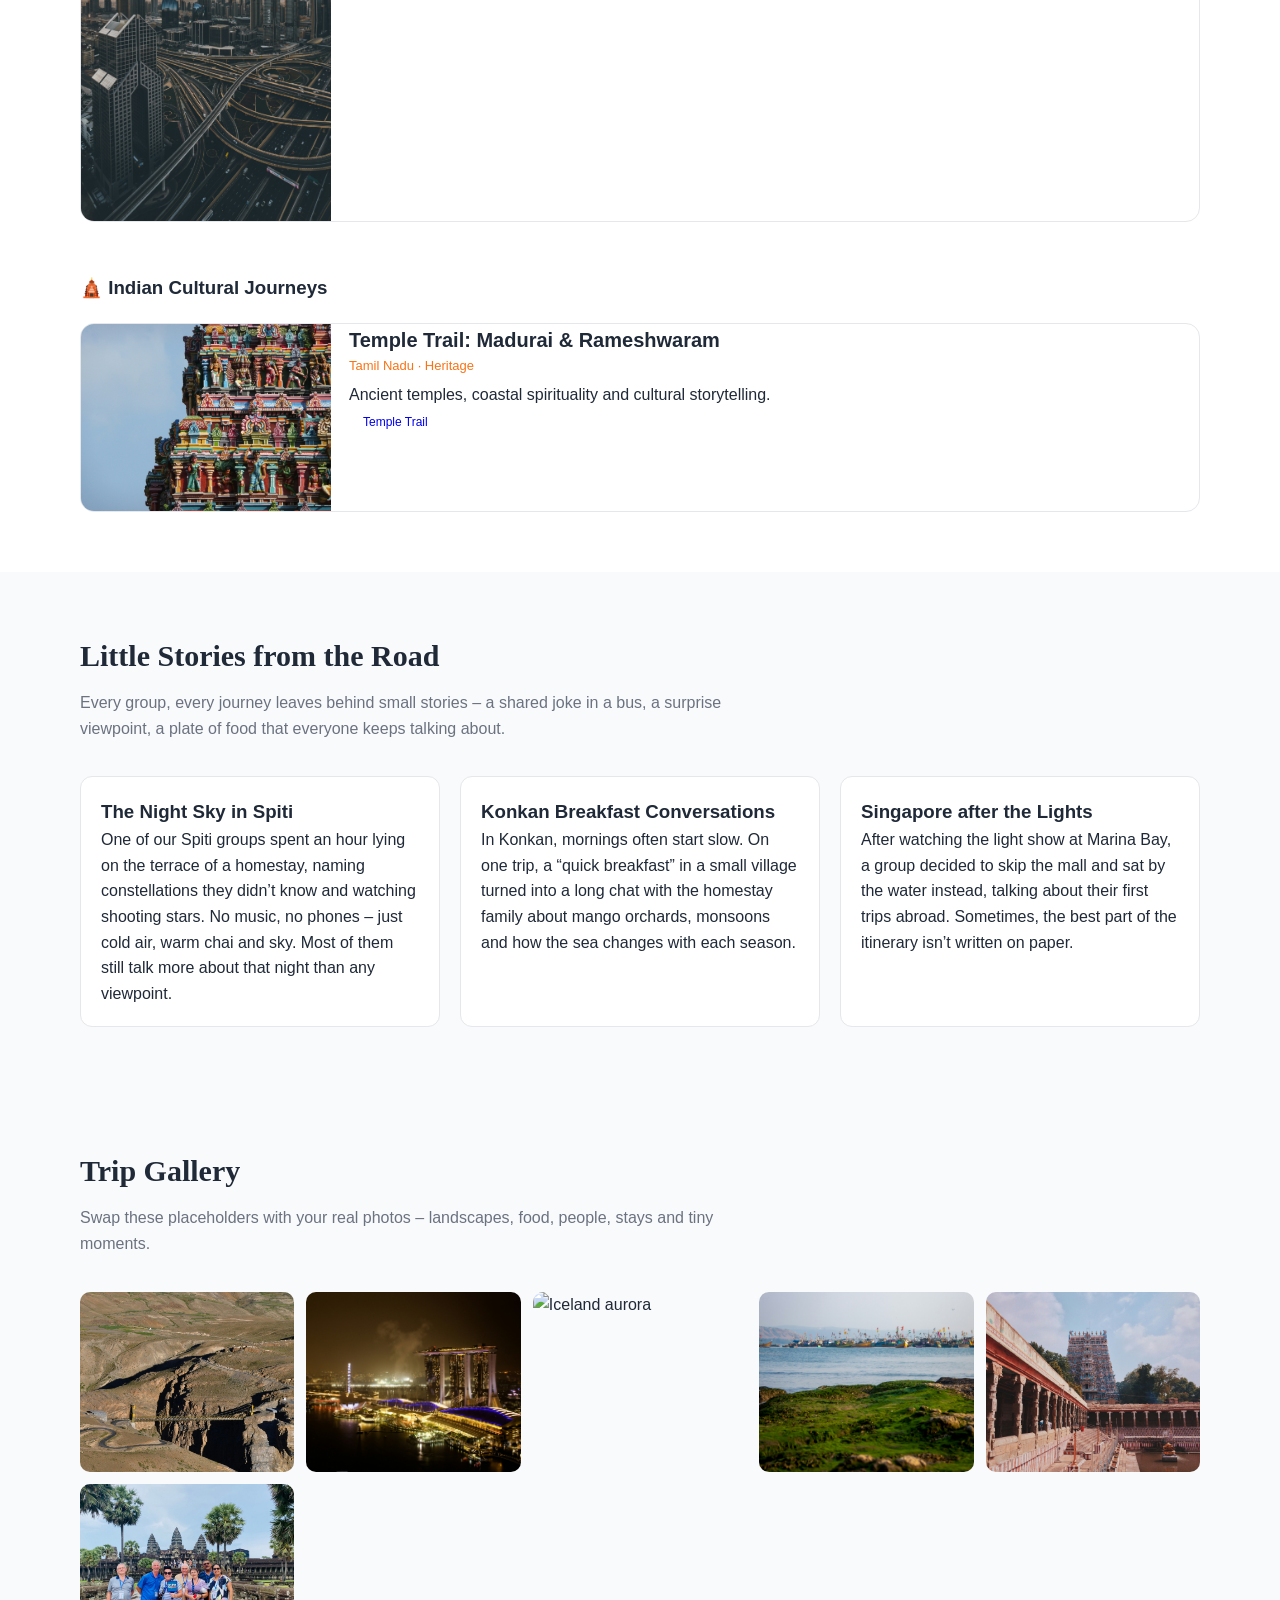
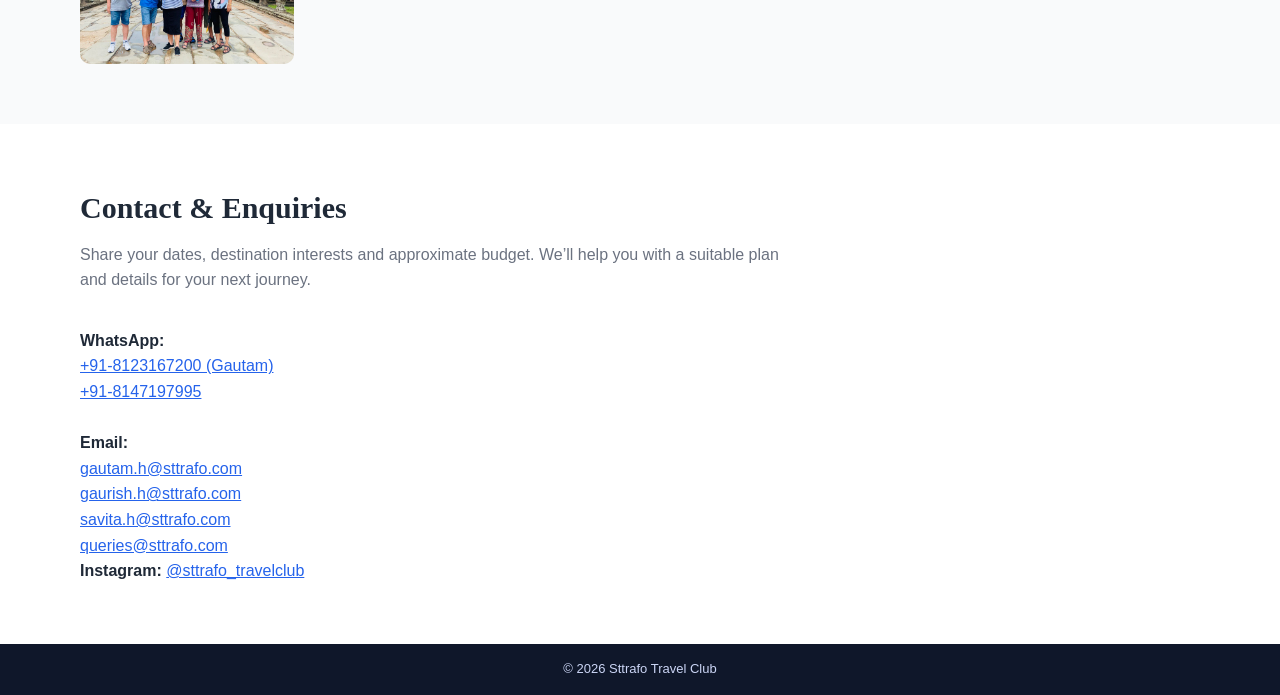
==== commit e3372c4c: "Update index.html" ====
--- a/index.html
+++ b/index.html
@@ -167,176 +167,136 @@
   </div>
 </section>
     
-    <section id="trips" class="section section-alt">
-      <div class="container">
-        <h2>Upcoming & Signature Trips</h2>
-        <p class="section-intro">
-          Every trip is designed around experiences – where you stay, what you eat, who you meet on the way.
-          Dates, costs and full itineraries are shared personally on WhatsApp.
-        </p>
-
-        <div class="trip-grid">
-          <!-- Trip 1: Spiti -->
-          <article class="trip-card">
-            <img src="assets/images/trip-spiti.jpg" alt="Spiti Valley Expedition" class="trip-image" />
-            <div class="trip-content">
-              <h3>Spiti Valley Expedition</h3>
-              <p class="trip-location">Himachal Pradesh · High Himalayas · Road Trip</p>
-              <p>
-                A slow journey through one of India’s most dramatic landscapes. Long roads, quiet villages,
-                monasteries looking over deep valleys and skies full of stars. Evenings end with hot
-                thukpa, conversations and the kind of silence you only find in the mountains.
-              </p>
-              <p class="trip-highlights">
-                <strong>Highlights:</strong> Key Monastery · Chandratal (seasonal) · Local homestays · High passes
-              </p>
-              <a
-                href="https://wa.me/918123167200?text=Hi%2C%20I%20am%20interested%20in%20the%20Spiti%20Valley%20Expedition.%20Please%20share%20details."
-                class="btn small-btn" target="_blank"
-              >
-                Get Spiti details
-              </a>
-            </div>
-          </article>
-
-          <!-- Trip 2: Konkan Coastal Stories -->
-          <article class="trip-card">
-            <img src="assets/images/trip-konkan.jpg" alt="Konkan Coastal Stories" class="trip-image" />
-            <div class="trip-content">
-              <h3>Konkan Coastal Stories</h3>
-              <p class="trip-location">Konkan · Maharashtra · Sea & Villages</p>
-              <p>
-                Wake up to the sound of the sea, sip cutting chai outside small stations, visit artisan
-                workshops in Sawantwadi, dive in Tarkarli, walk on quiet beaches in Ganpatipule and end the day
-                with fresh Malvani meals. This is Konkan at an unhurried pace.
-              </p>
-              <p class="trip-highlights">
-                <strong>Highlights:</strong> Sawantwadi Palace · Vengurla beaches · Tarkarli scuba experience · Ganpatipule sunset
-              </p>
-              <a
-                href="https://wa.me/918123167200?text=Hi%2C%20I%20am%20interested%20in%20the%20Konkan%20Coastal%20Stories%20trip.%20Please%20share%20details."
-                class="btn small-btn" target="_blank"
-              >
-                Ask about Konkan
-              </a>
-            </div>
-          </article>
-
-          <!-- Trip 3: Madurai & Rameshwaram -->
-          <article class= "trip-card">
-            <img src="assets/images/trip-madurai.jpg" alt="Madurai & Rameshwaram" class="trip-image" />
-            <div class="trip-content">
-              <h3>Temple Trail: Madurai & Rameshwaram</h3>
-              <p class="trip-location">Tamil Nadu · Culture & Heritage</p>
-              <p>
-                Watch Meenakshi Amman Temple come alive in the evening, wander through ancient corridors,
-                feel the sea breeze in Rameshwaram and listen to stories that connect mythology, history and
-                the present day.
-              </p>
-              <p class="trip-highlights">
-                <strong>Highlights:</strong> Meenakshi Amman Temple · Ramanathaswamy Temple · Local food walks
-              </p>
-              <a
-                href="https://wa.me/918123167200?text=Hi%2C%20I%20am%20interested%20in%20the%20Madurai%20%26%20Rameshwaram%20Temple%20Trail.%20Please%20share%20details."
-                class="btn small-btn" target="_blank"
-              >
-                Temple trail details
-              </a>
-            </div>
-          </article>
-
-          <!-- Trip 4: Singapore City Escape -->
-          <article class="trip-card">
-            <img src="assets/images/trip-singapore.jpg" alt="Singapore City Escape" class="trip-image" />
-            <div class="trip-content">
-              <h3>Singapore City Escape</h3>
-              <p class="trip-location">Singapore · Urban & Culture</p>
-              <p>
-                A compact, well-planned break with a mix of iconic sights and slow explorations – marina views,
-                supertrees at night, food courts buzzing with flavour, and calm corners in a fast city.
-              </p>
-              <p class="trip-highlights">
-                <strong>Highlights:</strong> Marina Bay · Gardens by the Bay · Sentosa · Little India & Chinatown
-              </p>
-              <a
-                href="https://wa.me/918123167200?text=Hi%2C%20I%20am%20interested%20in%20the%20Singapore%20City%20Escape.%20Please%20share%20details."
-                class="btn small-btn" target="_blank"
-              >
-                Ask about Singapore
-              </a>
-            </div>
-          </article>
-
-          <!-- Trip 5: UAE Desert & City Lights -->
-          <article class="trip-card">
-            <img src="assets/images/trip-uae.jpg" alt="UAE Desert & City Lights" class="trip-image" />
-            <div class="trip-content">
-              <h3>UAE: Desert & City Lights</h3>
-              <p class="trip-location">Dubai · Abu Dhabi · Desert</p>
-              <p>
-                Sand dunes and sunsets, old souks and futuristic skylines. This trip balances the classic
-                Dubai highlights with little experiences – local eateries, old quarters and relaxed evenings.
-              </p>
-              <p class="trip-highlights">
-                <strong>Highlights:</strong> Desert safari · Dubai Marina cruise · Old Dubai walk · Sheikh Zayed Grand Mosque
-              </p>
-              <a
-                href="https://wa.me/918123167200?text=Hi%2C%20I%20am%20interested%20in%20the%20UAE%20Desert%20%26%20City%20Lights%20trip.%20Please%20share%20details."
-                class="btn small-btn" target="_blank"
-              >
-                UAE trip details
-              </a>
-            </div>
-          </article>
-
-          <!-- Trip 6: Iceland -->
-          <article class="trip-card">
-            <img src="assets/images/trip-iceland.jpg" alt="Iceland Fire, Ice & Northern Lights" class="trip-image" />
-            <div class="trip-content">
-              <h3>Iceland: Fire, Ice & Northern Lights</h3>
-              <p class="trip-location">Iceland · Nature & Adventure</p>
-              <p>
-                Waterfalls that feel unreal, black sand beaches, glaciers and – if the season is right –
-                a chance to stand under dancing northern lights. Long days on the road, cosy evenings
-                and landscapes you’ll talk about for years.
-              </p>
-              <p class="trip-highlights">
-                <strong>Highlights:</strong> Golden Circle · South Coast · Glaciers · Black sand beaches · Northern lights (seasonal)
-              </p>
-              <a
-                href="https://wa.me/918123167200?text=Hi%2C%20I%20am%20interested%20in%20the%20Iceland%20trip.%20Please%20share%20details."
-                class="btn small-btn" target="_blank"
-              >
-                Enquire about Iceland
-              </a>
-            </div>
-          </article>
-
-          <!-- Trip 7: Vietnam Slow Trails -->
-          <article class="trip-card">
-            <img src="assets/images/trip-vietnam.jpg" alt="Vietnam Slow Trails" class="trip-image" />
-            <div class="trip-content">
-              <h3>Vietnam Slow Trails</h3>
-              <p class="trip-location">Hanoi · Ha Long · Hoi An</p>
-              <p>
-                Lantern-lit evenings in Hoi An, cruises through karst landscapes in Ha Long, and street food
-                that becomes its own memory. A gentle, culture-rich introduction to Southeast Asia.
-              </p>
-              <p class="trip-highlights">
-                <strong>Highlights:</strong> Ha Long Bay boat experience · Hoi An old town · Vietnamese coffee & food trails
-              </p>
-              <a
-                href="https://wa.me/918123167200?text=Hi%2C%20I%20am%20interested%20in%20the%20Vietnam%20Slow%20Trails%20trip.%20Please%20share%20details."
-                class="btn small-btn" target="_blank"
-              >
-                Ask about Vietnam
-              </a>
-            </div>
-          </article>
-        </div>
-      </div>
-    </section>
-
+    <!-- TRIPS -->
+<section id="trips" class="section section-alt">
+  <div class="container">
+    <h2>Our Experiences</h2>
+    <p class="section-intro">
+      Carefully curated journeys designed around stories, landscapes and meaningful travel.
+    </p>
+
+    <!-- SIGNATURE TRIPS -->
+    <h3 style="margin-bottom:20px;">🌟 Signature Trips</h3>
+    <div class="trip-grid">
+
+      <!-- Spiti -->
+      <article class="trip-card">
+        <img src="assets/images/trip-spiti.jpg" alt="Spiti Valley" class="trip-image" />
+        <div class="trip-content">
+          <h3>Spiti Valley Expedition</h3>
+          <p class="trip-location">Himachal Pradesh · High Himalayas</p>
+          <p>
+            Our flagship Himalayan journey — monasteries, high passes,
+            local homestays and unforgettable starlit nights.
+          </p>
+          <a href="https://wa.me/918123167200?text=Interested in Spiti Trip"
+             class="btn small-btn" target="_blank">
+             Explore Spiti
+          </a>
+        </div>
+      </article>
+
+      <!-- Konkan -->
+      <article class="trip-card">
+        <img src="assets/images/trip-konkan.jpg" alt="Konkan Coast" class="trip-image" />
+        <div class="trip-content">
+          <h3>Konkan Coastal Stories</h3>
+          <p class="trip-location">Maharashtra · Sea & Culture</p>
+          <p>
+            Beaches, artisan workshops, scuba experiences and slow village mornings.
+          </p>
+          <a href="https://wa.me/918123167200?text=Interested in Konkan Trip"
+             class="btn small-btn" target="_blank">
+             Discover Konkan
+          </a>
+        </div>
+      </article>
+
+    </div>
+
+    <br><br>
+
+    <!-- INTERNATIONAL EXPERIENCES -->
+    <h3 style="margin-bottom:20px;">🌍 International Experiences</h3>
+    <div class="trip-grid">
+
+      <!-- Iceland -->
+      <article class="trip-card">
+        <img src="assets/images/trip-iceland.jpg" alt="Iceland" class="trip-image" />
+        <div class="trip-content">
+          <h3>Iceland: Fire & Ice</h3>
+          <p class="trip-location">Nature & Northern Lights</p>
+          <p>
+            Glaciers, waterfalls and black sand beaches —
+            an epic nature-focused journey.
+          </p>
+          <a href="https://wa.me/918123167200?text=Interested in Iceland Trip"
+             class="btn small-btn" target="_blank">
+             Iceland Details
+          </a>
+        </div>
+      </article>
+
+      <!-- Singapore -->
+      <article class="trip-card">
+        <img src="assets/images/trip-singapore.jpg" alt="Singapore" class="trip-image" />
+        <div class="trip-content">
+          <h3>Singapore City Escape</h3>
+          <p class="trip-location">Urban & Culture</p>
+          <p>
+            Skyline views, cultural districts and curated city experiences.
+          </p>
+          <a href="https://wa.me/918123167200?text=Interested in Singapore Trip"
+             class="btn small-btn" target="_blank">
+             Singapore Details
+          </a>
+        </div>
+      </article>
+
+      <!-- UAE -->
+      <article class="trip-card">
+        <img src="assets/images/trip-uae.jpg" alt="UAE" class="trip-image" />
+        <div class="trip-content">
+          <h3>UAE: Desert & City Lights</h3>
+          <p class="trip-location">Dubai · Abu Dhabi</p>
+          <p>
+            Desert safaris, modern skylines and old souk experiences.
+          </p>
+          <a href="https://wa.me/918123167200?text=Interested in UAE Trip"
+             class="btn small-btn" target="_blank">
+             UAE Details
+          </a>
+        </div>
+      </article>
+
+    </div>
+
+    <br><br>
+
+    <!-- CULTURAL INDIA -->
+    <h3 style="margin-bottom:20px;">🛕 Indian Cultural Journeys</h3>
+    <div class="trip-grid">
+
+      <!-- Madurai -->
+      <article class="trip-card">
+        <img src="assets/images/trip-madurai.jpg" alt="Madurai" class="trip-image" />
+        <div class="trip-content">
+          <h3>Temple Trail: Madurai & Rameshwaram</h3>
+          <p class="trip-location">Tamil Nadu · Heritage</p>
+          <p>
+            Ancient temples, coastal spirituality and cultural storytelling.
+          </p>
+          <a href="https://wa.me/918123167200?text=Interested in Madurai Trip"
+             class="btn small-btn" target="_blank">
+             Temple Trail
+          </a>
+        </div>
+      </article>
+
+    </div>
+
+  </div>
+</section>
     <!-- STORIES -->
     <section id="stories" class="section">
       <div class="container">
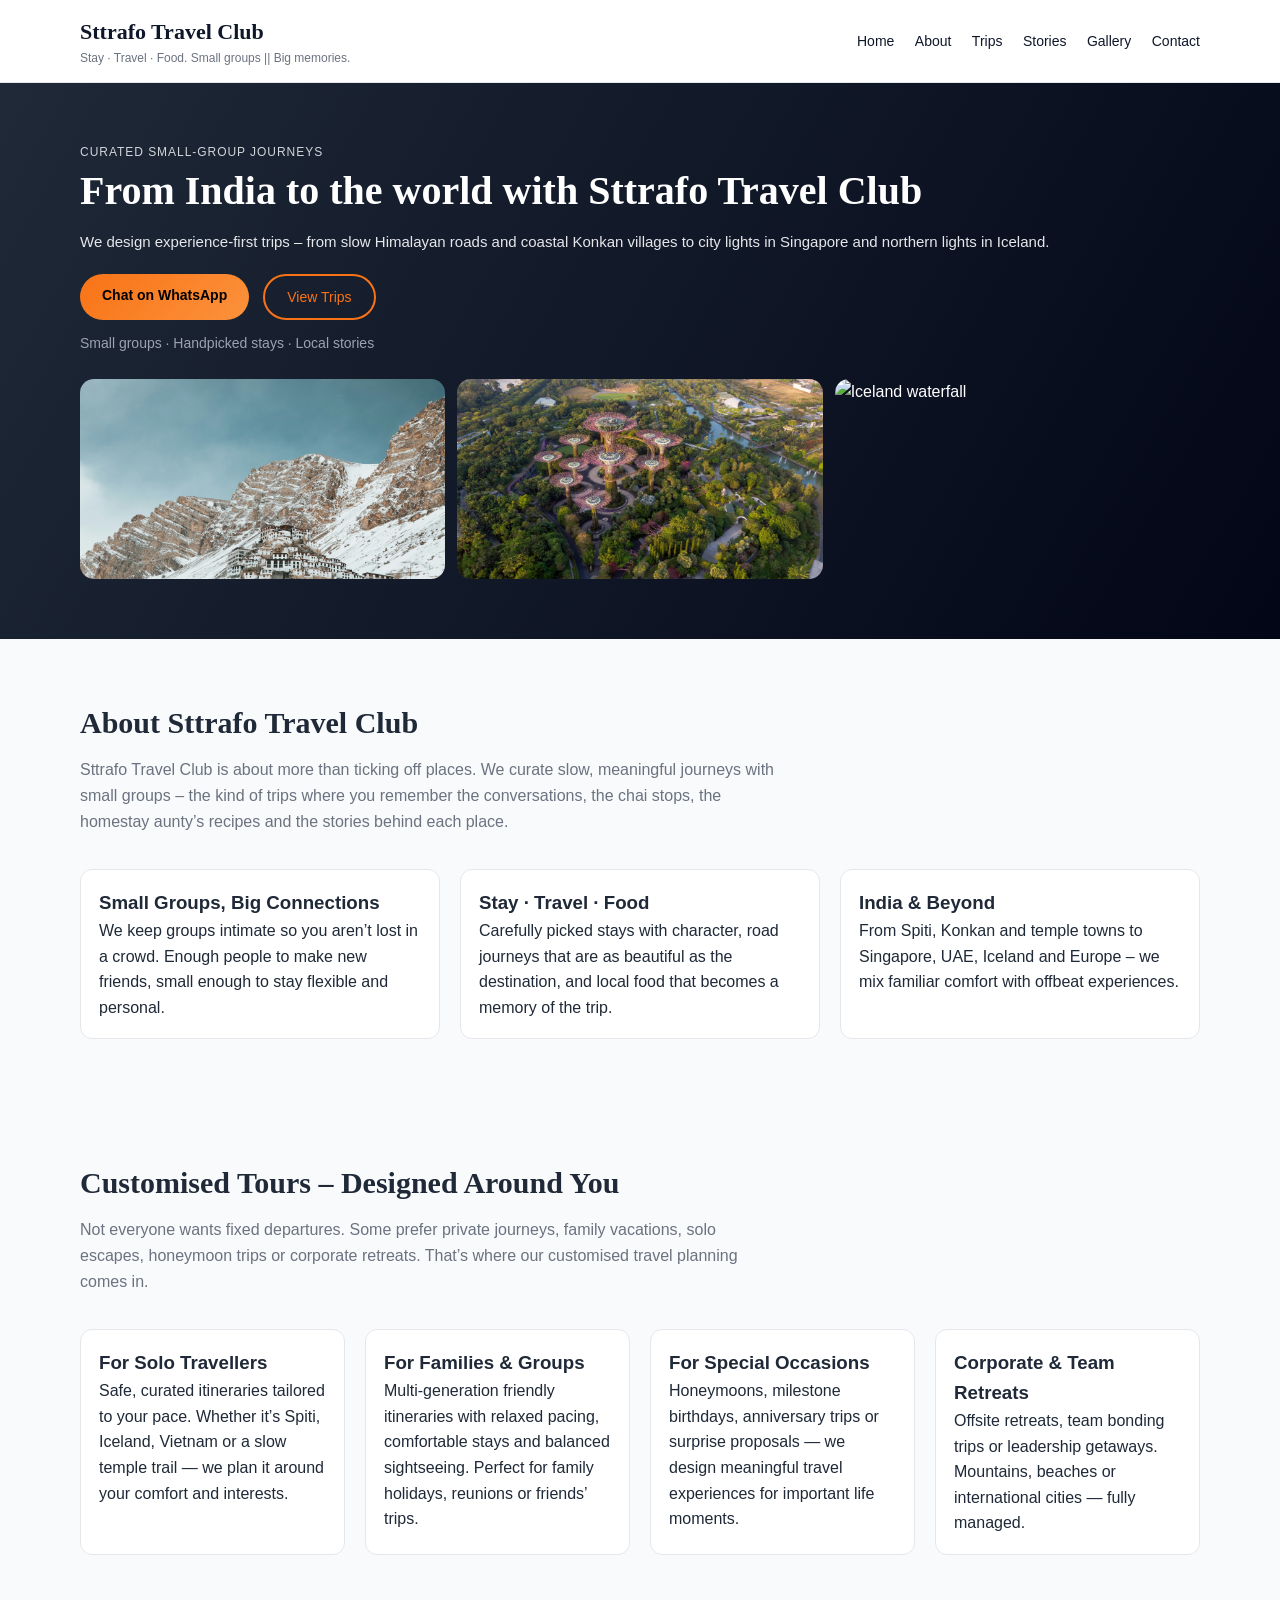
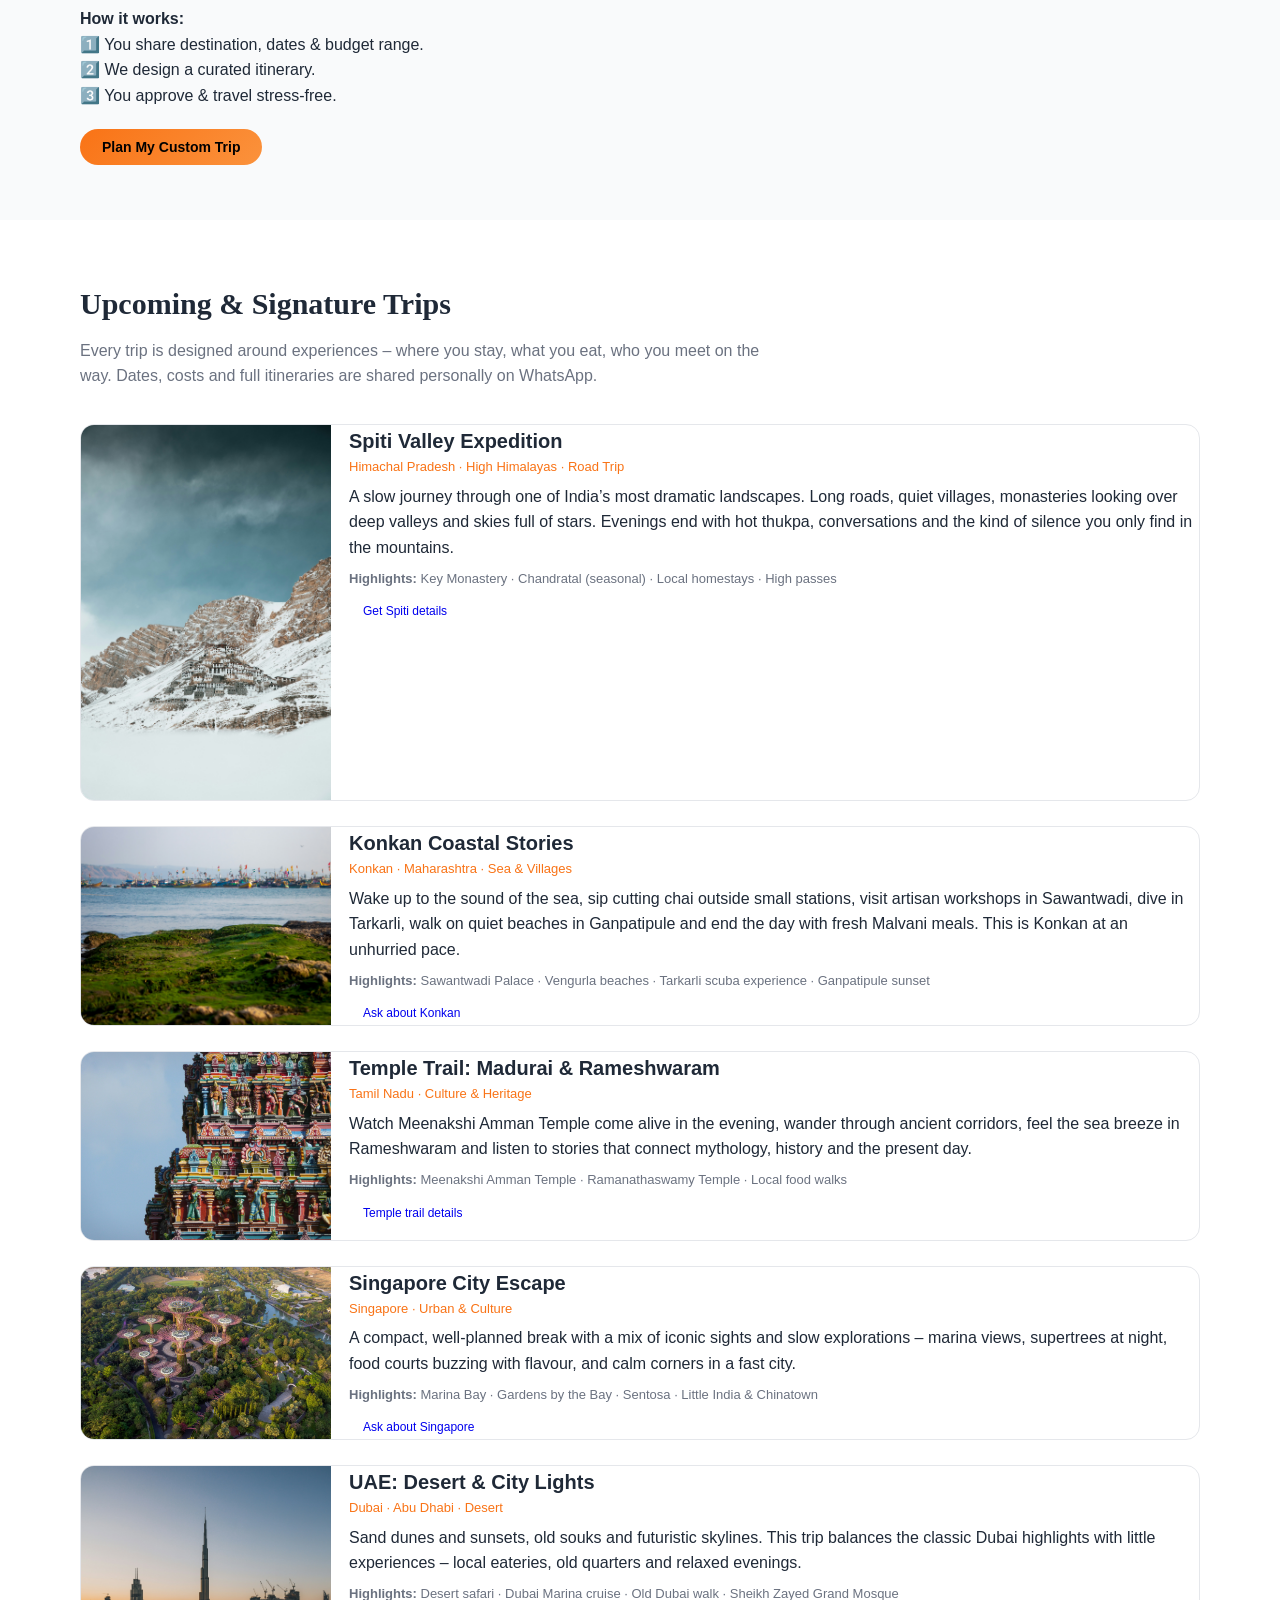
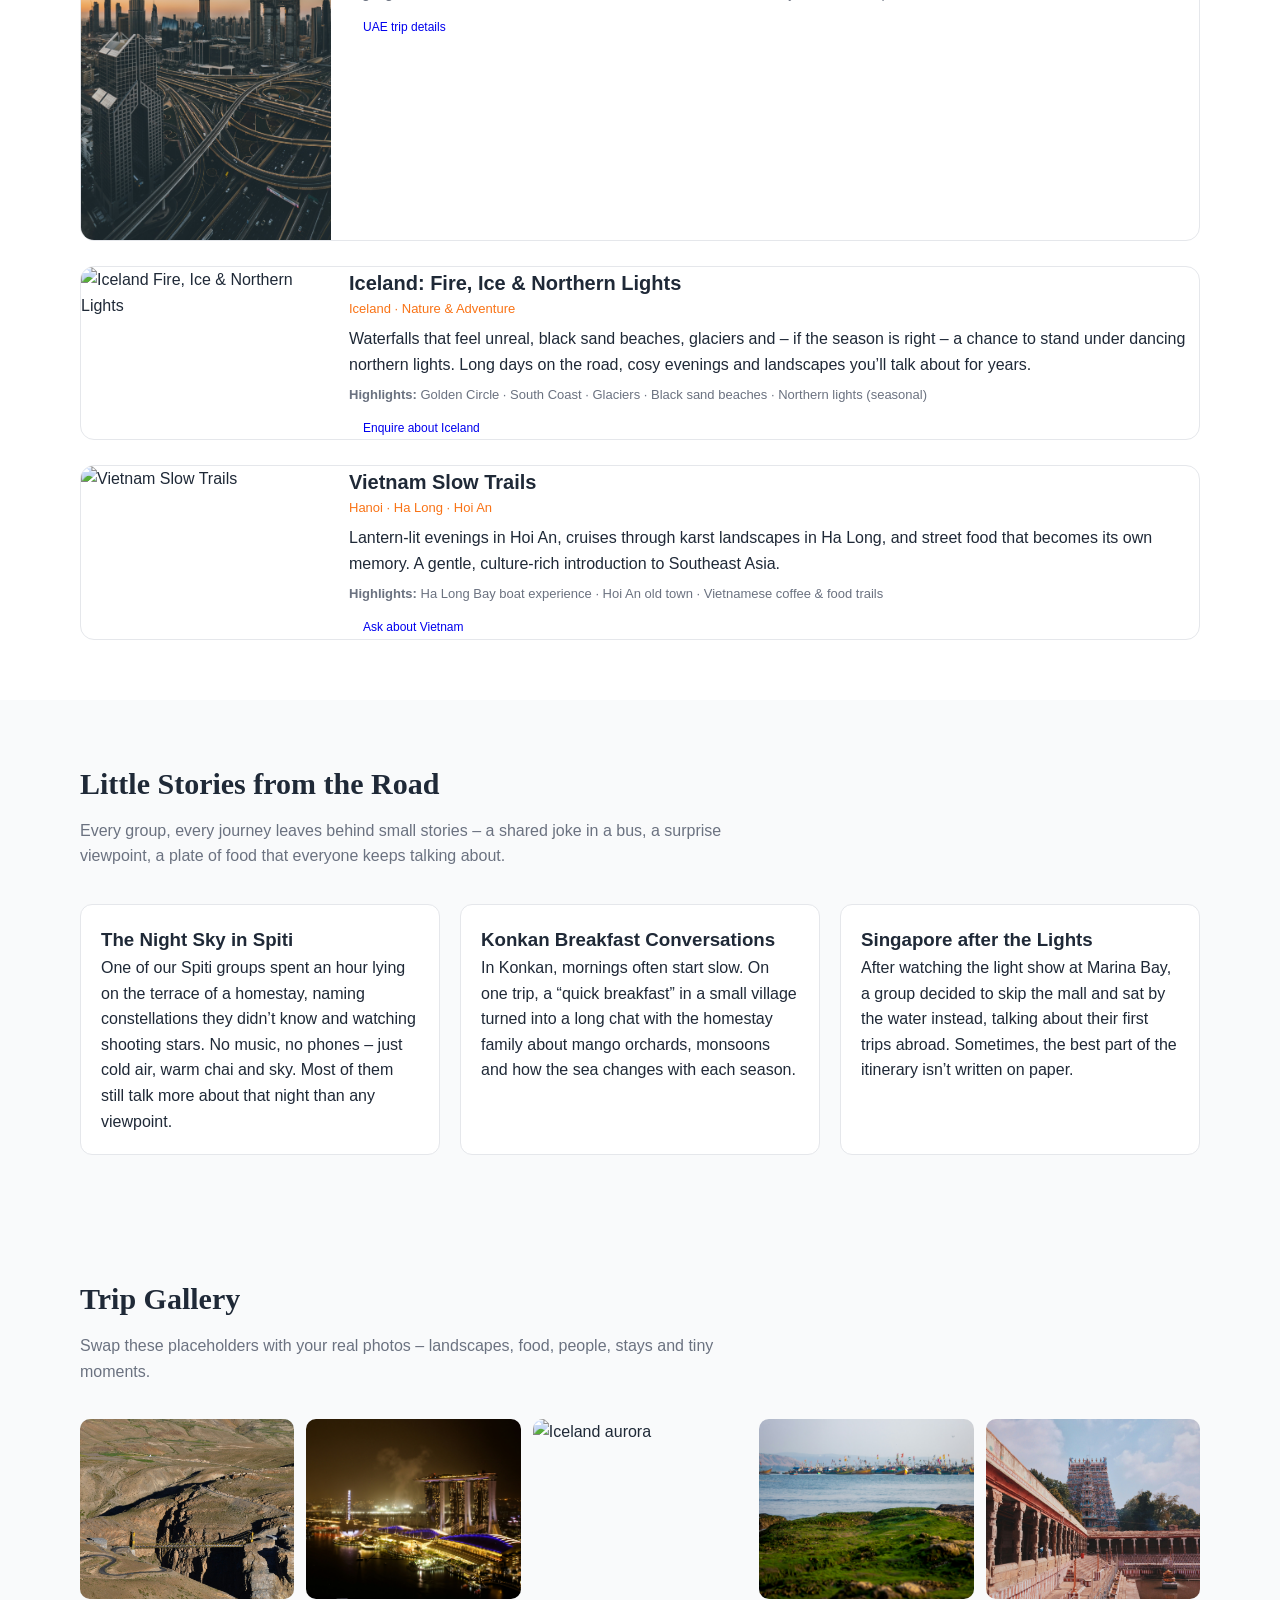
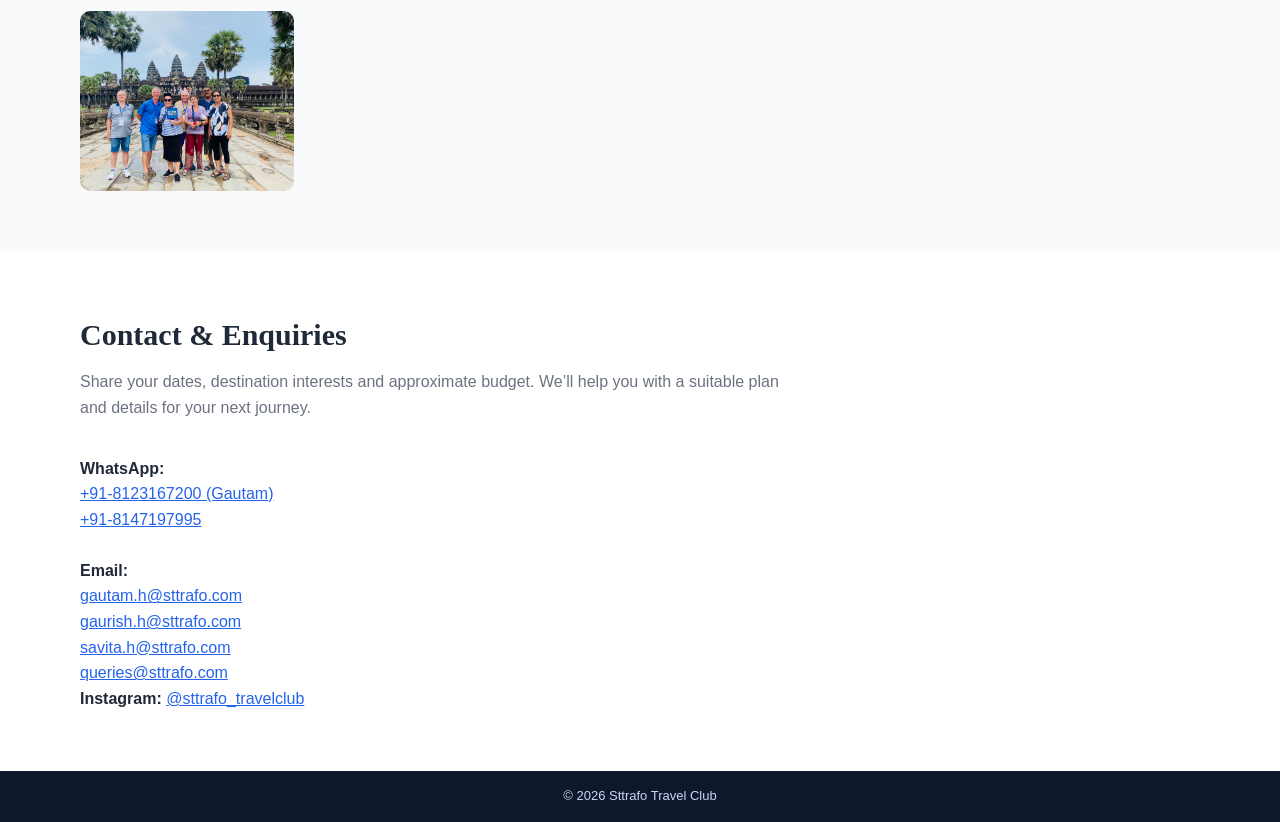
==== commit b61022b3: "Update index.html" ====
--- a/index.html
+++ b/index.html
@@ -168,133 +168,345 @@
 </section>
     
     <!-- TRIPS -->
-<section id="trips" class="section section-alt">
-  <div class="container">
-    <h2>Our Experiences</h2>
-    <p class="section-intro">
-      Carefully curated journeys designed around stories, landscapes and meaningful travel.
-    </p>
-
-    <!-- SIGNATURE TRIPS -->
-    <h3 style="margin-bottom:20px;">🌟 Signature Trips</h3>
-    <div class="trip-grid">
-
-      <!-- Spiti -->
-      <article class="trip-card">
-        <img src="assets/images/trip-spiti.jpg" alt="Spiti Valley" class="trip-image" />
-        <div class="trip-content">
-          <h3>Spiti Valley Expedition</h3>
-          <p class="trip-location">Himachal Pradesh · High Himalayas</p>
-          <p>
-            Our flagship Himalayan journey — monasteries, high passes,
-            local homestays and unforgettable starlit nights.
-          </p>
-          <a href="https://wa.me/918123167200?text=Interested in Spiti Trip"
-             class="btn small-btn" target="_blank">
-             Explore Spiti
-          </a>
+<!-- TRIPS -->
+
+    <section id="trips" class="section section-alt">
+
+      <div class="container">
+
+        <h2>Upcoming & Signature Trips</h2>
+
+        <p class="section-intro">
+
+          Every trip is designed around experiences – where you stay, what you eat, who you meet on the way.
+
+          Dates, costs and full itineraries are shared personally on WhatsApp.
+
+        </p>
+
+
+
+        <div class="trip-grid">
+
+          <!-- Trip 1: Spiti -->
+
+          <article class="trip-card">
+
+            <img src="assets/images/trip-spiti.jpg" alt="Spiti Valley Expedition" class="trip-image" />
+
+            <div class="trip-content">
+
+              <h3>Spiti Valley Expedition</h3>
+
+              <p class="trip-location">Himachal Pradesh · High Himalayas · Road Trip</p>
+
+              <p>
+
+                A slow journey through one of India’s most dramatic landscapes. Long roads, quiet villages,
+
+                monasteries looking over deep valleys and skies full of stars. Evenings end with hot
+
+                thukpa, conversations and the kind of silence you only find in the mountains.
+
+              </p>
+
+              <p class="trip-highlights">
+
+                <strong>Highlights:</strong> Key Monastery · Chandratal (seasonal) · Local homestays · High passes
+
+              </p>
+
+              <a
+
+                href="https://wa.me/918123167200?text=Hi%2C%20I%20am%20interested%20in%20the%20Spiti%20Valley%20Expedition.%20Please%20share%20details."
+
+                class="btn small-btn" target="_blank"
+
+              >
+
+                Get Spiti details
+
+              </a>
+
+            </div>
+
+          </article>
+
+
+
+          <!-- Trip 2: Konkan Coastal Stories -->
+
+          <article class="trip-card">
+
+            <img src="assets/images/trip-konkan.jpg" alt="Konkan Coastal Stories" class="trip-image" />
+
+            <div class="trip-content">
+
+              <h3>Konkan Coastal Stories</h3>
+
+              <p class="trip-location">Konkan · Maharashtra · Sea & Villages</p>
+
+              <p>
+
+                Wake up to the sound of the sea, sip cutting chai outside small stations, visit artisan
+
+                workshops in Sawantwadi, dive in Tarkarli, walk on quiet beaches in Ganpatipule and end the day
+
+                with fresh Malvani meals. This is Konkan at an unhurried pace.
+
+              </p>
+
+              <p class="trip-highlights">
+
+                <strong>Highlights:</strong> Sawantwadi Palace · Vengurla beaches · Tarkarli scuba experience · Ganpatipule sunset
+
+              </p>
+
+              <a
+
+                href="https://wa.me/918123167200?text=Hi%2C%20I%20am%20interested%20in%20the%20Konkan%20Coastal%20Stories%20trip.%20Please%20share%20details."
+
+                class="btn small-btn" target="_blank"
+
+              >
+
+                Ask about Konkan
+
+              </a>
+
+            </div>
+
+          </article>
+
+
+
+          <!-- Trip 3: Madurai & Rameshwaram -->
+
+          <article class= "trip-card">
+
+            <img src="assets/images/trip-madurai.jpg" alt="Madurai & Rameshwaram" class="trip-image" />
+
+            <div class="trip-content">
+
+              <h3>Temple Trail: Madurai & Rameshwaram</h3>
+
+              <p class="trip-location">Tamil Nadu · Culture & Heritage</p>
+
+              <p>
+
+                Watch Meenakshi Amman Temple come alive in the evening, wander through ancient corridors,
+
+                feel the sea breeze in Rameshwaram and listen to stories that connect mythology, history and
+
+                the present day.
+
+              </p>
+
+              <p class="trip-highlights">
+
+                <strong>Highlights:</strong> Meenakshi Amman Temple · Ramanathaswamy Temple · Local food walks
+
+              </p>
+
+              <a
+
+                href="https://wa.me/918123167200?text=Hi%2C%20I%20am%20interested%20in%20the%20Madurai%20%26%20Rameshwaram%20Temple%20Trail.%20Please%20share%20details."
+
+                class="btn small-btn" target="_blank"
+
+              >
+
+                Temple trail details
+
+              </a>
+
+            </div>
+
+          </article>
+
+
+
+          <!-- Trip 4: Singapore City Escape -->
+
+          <article class="trip-card">
+
+            <img src="assets/images/trip-singapore.jpg" alt="Singapore City Escape" class="trip-image" />
+
+            <div class="trip-content">
+
+              <h3>Singapore City Escape</h3>
+
+              <p class="trip-location">Singapore · Urban & Culture</p>
+
+              <p>
+
+                A compact, well-planned break with a mix of iconic sights and slow explorations – marina views,
+
+                supertrees at night, food courts buzzing with flavour, and calm corners in a fast city.
+
+              </p>
+
+              <p class="trip-highlights">
+
+                <strong>Highlights:</strong> Marina Bay · Gardens by the Bay · Sentosa · Little India & Chinatown
+
+              </p>
+
+              <a
+
+                href="https://wa.me/918123167200?text=Hi%2C%20I%20am%20interested%20in%20the%20Singapore%20City%20Escape.%20Please%20share%20details."
+
+                class="btn small-btn" target="_blank"
+
+              >
+
+                Ask about Singapore
+
+              </a>
+
+            </div>
+
+          </article>
+
+
+
+          <!-- Trip 5: UAE Desert & City Lights -->
+
+          <article class="trip-card">
+
+            <img src="assets/images/trip-uae.jpg" alt="UAE Desert & City Lights" class="trip-image" />
+
+            <div class="trip-content">
+
+              <h3>UAE: Desert & City Lights</h3>
+
+              <p class="trip-location">Dubai · Abu Dhabi · Desert</p>
+
+              <p>
+
+                Sand dunes and sunsets, old souks and futuristic skylines. This trip balances the classic
+
+                Dubai highlights with little experiences – local eateries, old quarters and relaxed evenings.
+
+              </p>
+
+              <p class="trip-highlights">
+
+                <strong>Highlights:</strong> Desert safari · Dubai Marina cruise · Old Dubai walk · Sheikh Zayed Grand Mosque
+
+              </p>
+
+              <a
+
+                href="https://wa.me/918123167200?text=Hi%2C%20I%20am%20interested%20in%20the%20UAE%20Desert%20%26%20City%20Lights%20trip.%20Please%20share%20details."
+
+                class="btn small-btn" target="_blank"
+
+              >
+
+                UAE trip details
+
+              </a>
+
+            </div>
+
+          </article>
+
+
+
+          <!-- Trip 6: Iceland -->
+
+          <article class="trip-card">
+
+            <img src="assets/images/trip-iceland.jpg" alt="Iceland Fire, Ice & Northern Lights" class="trip-image" />
+
+            <div class="trip-content">
+
+              <h3>Iceland: Fire, Ice & Northern Lights</h3>
+
+              <p class="trip-location">Iceland · Nature & Adventure</p>
+
+              <p>
+
+                Waterfalls that feel unreal, black sand beaches, glaciers and – if the season is right –
+
+                a chance to stand under dancing northern lights. Long days on the road, cosy evenings
+
+                and landscapes you’ll talk about for years.
+
+              </p>
+
+              <p class="trip-highlights">
+
+                <strong>Highlights:</strong> Golden Circle · South Coast · Glaciers · Black sand beaches · Northern lights (seasonal)
+
+              </p>
+
+              <a
+
+                href="https://wa.me/918123167200?text=Hi%2C%20I%20am%20interested%20in%20the%20Iceland%20trip.%20Please%20share%20details."
+
+                class="btn small-btn" target="_blank"
+
+              >
+
+                Enquire about Iceland
+
+              </a>
+
+            </div>
+
+          </article>
+
+
+
+          <!-- Trip 7: Vietnam Slow Trails -->
+
+          <article class="trip-card">
+
+            <img src="assets/images/trip-vietnam.jpg" alt="Vietnam Slow Trails" class="trip-image" />
+
+            <div class="trip-content">
+
+              <h3>Vietnam Slow Trails</h3>
+
+              <p class="trip-location">Hanoi · Ha Long · Hoi An</p>
+
+              <p>
+
+                Lantern-lit evenings in Hoi An, cruises through karst landscapes in Ha Long, and street food
+
+                that becomes its own memory. A gentle, culture-rich introduction to Southeast Asia.
+
+              </p>
+
+              <p class="trip-highlights">
+
+                <strong>Highlights:</strong> Ha Long Bay boat experience · Hoi An old town · Vietnamese coffee & food trails
+
+              </p>
+
+              <a
+
+                href="https://wa.me/918123167200?text=Hi%2C%20I%20am%20interested%20in%20the%20Vietnam%20Slow%20Trails%20trip.%20Please%20share%20details."
+
+                class="btn small-btn" target="_blank"
+
+              >
+
+                Ask about Vietnam
+
+              </a>
+
+            </div>
+
+          </article>
+
         </div>
-      </article>
-
-      <!-- Konkan -->
-      <article class="trip-card">
-        <img src="assets/images/trip-konkan.jpg" alt="Konkan Coast" class="trip-image" />
-        <div class="trip-content">
-          <h3>Konkan Coastal Stories</h3>
-          <p class="trip-location">Maharashtra · Sea & Culture</p>
-          <p>
-            Beaches, artisan workshops, scuba experiences and slow village mornings.
-          </p>
-          <a href="https://wa.me/918123167200?text=Interested in Konkan Trip"
-             class="btn small-btn" target="_blank">
-             Discover Konkan
-          </a>
-        </div>
-      </article>
-
-    </div>
-
-    <br><br>
-
-    <!-- INTERNATIONAL EXPERIENCES -->
-    <h3 style="margin-bottom:20px;">🌍 International Experiences</h3>
-    <div class="trip-grid">
-
-      <!-- Iceland -->
-      <article class="trip-card">
-        <img src="assets/images/trip-iceland.jpg" alt="Iceland" class="trip-image" />
-        <div class="trip-content">
-          <h3>Iceland: Fire & Ice</h3>
-          <p class="trip-location">Nature & Northern Lights</p>
-          <p>
-            Glaciers, waterfalls and black sand beaches —
-            an epic nature-focused journey.
-          </p>
-          <a href="https://wa.me/918123167200?text=Interested in Iceland Trip"
-             class="btn small-btn" target="_blank">
-             Iceland Details
-          </a>
-        </div>
-      </article>
-
-      <!-- Singapore -->
-      <article class="trip-card">
-        <img src="assets/images/trip-singapore.jpg" alt="Singapore" class="trip-image" />
-        <div class="trip-content">
-          <h3>Singapore City Escape</h3>
-          <p class="trip-location">Urban & Culture</p>
-          <p>
-            Skyline views, cultural districts and curated city experiences.
-          </p>
-          <a href="https://wa.me/918123167200?text=Interested in Singapore Trip"
-             class="btn small-btn" target="_blank">
-             Singapore Details
-          </a>
-        </div>
-      </article>
-
-      <!-- UAE -->
-      <article class="trip-card">
-        <img src="assets/images/trip-uae.jpg" alt="UAE" class="trip-image" />
-        <div class="trip-content">
-          <h3>UAE: Desert & City Lights</h3>
-          <p class="trip-location">Dubai · Abu Dhabi</p>
-          <p>
-            Desert safaris, modern skylines and old souk experiences.
-          </p>
-          <a href="https://wa.me/918123167200?text=Interested in UAE Trip"
-             class="btn small-btn" target="_blank">
-             UAE Details
-          </a>
-        </div>
-      </article>
-
-    </div>
-
-    <br><br>
-
-    <!-- CULTURAL INDIA -->
-    <h3 style="margin-bottom:20px;">🛕 Indian Cultural Journeys</h3>
-    <div class="trip-grid">
-
-      <!-- Madurai -->
-      <article class="trip-card">
-        <img src="assets/images/trip-madurai.jpg" alt="Madurai" class="trip-image" />
-        <div class="trip-content">
-          <h3>Temple Trail: Madurai & Rameshwaram</h3>
-          <p class="trip-location">Tamil Nadu · Heritage</p>
-          <p>
-            Ancient temples, coastal spirituality and cultural storytelling.
-          </p>
-          <a href="https://wa.me/918123167200?text=Interested in Madurai Trip"
-             class="btn small-btn" target="_blank">
-             Temple Trail
-          </a>
-        </div>
-      </article>
-
-    </div>
-
+
+      </div>
+
+    </section>
   </div>
 </section>
     <!-- STORIES -->
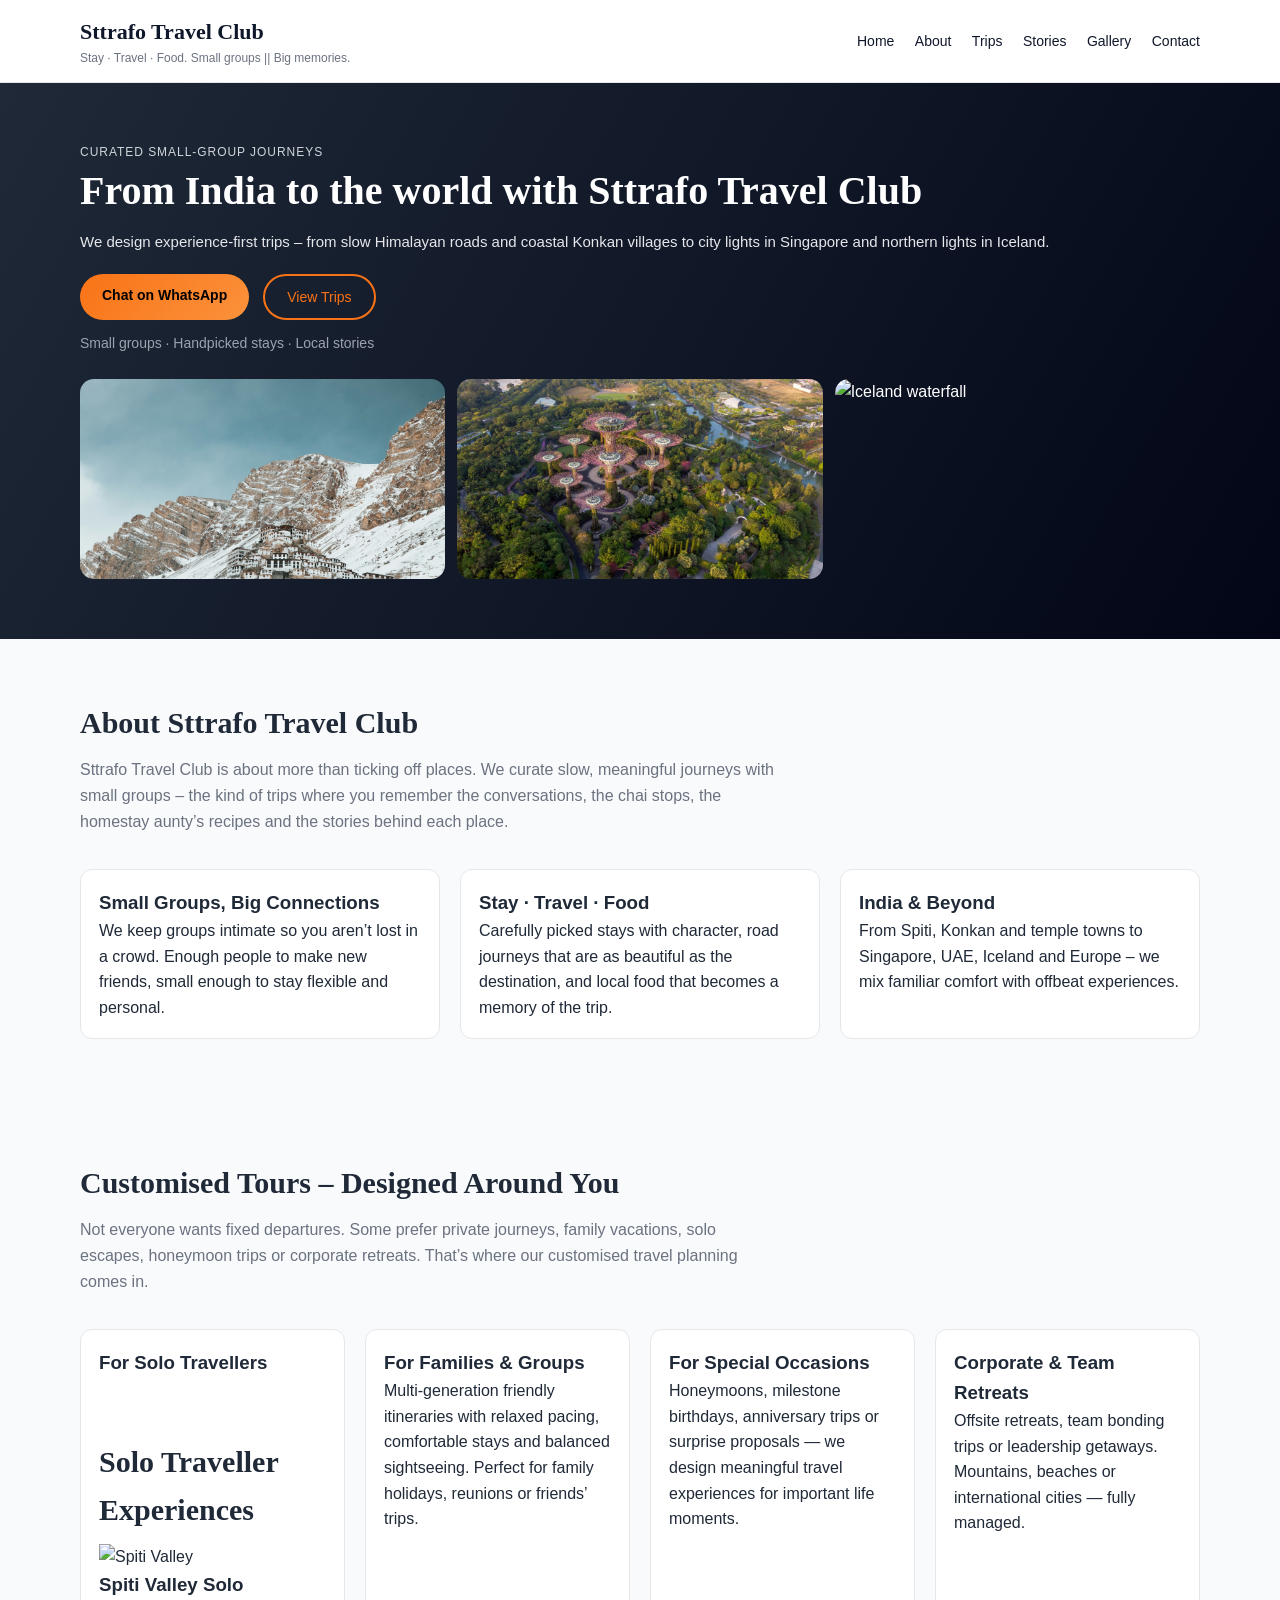
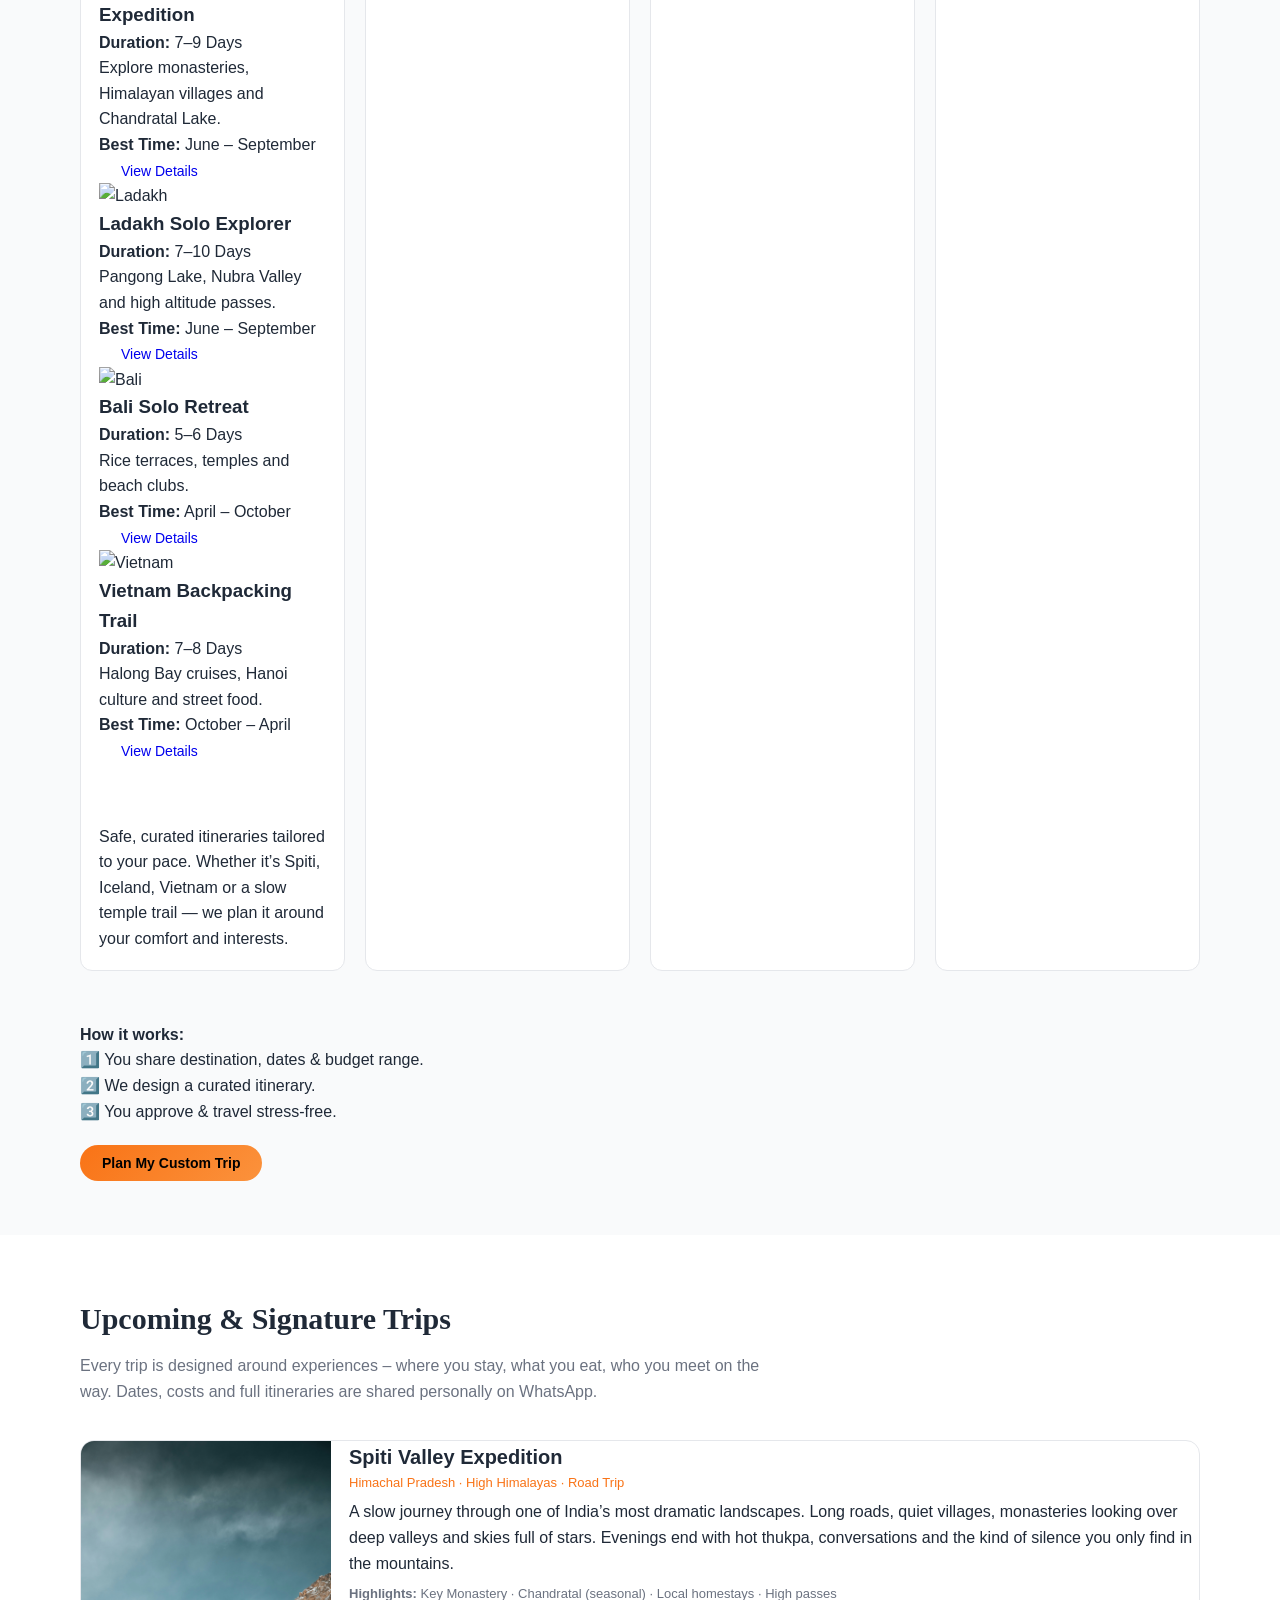
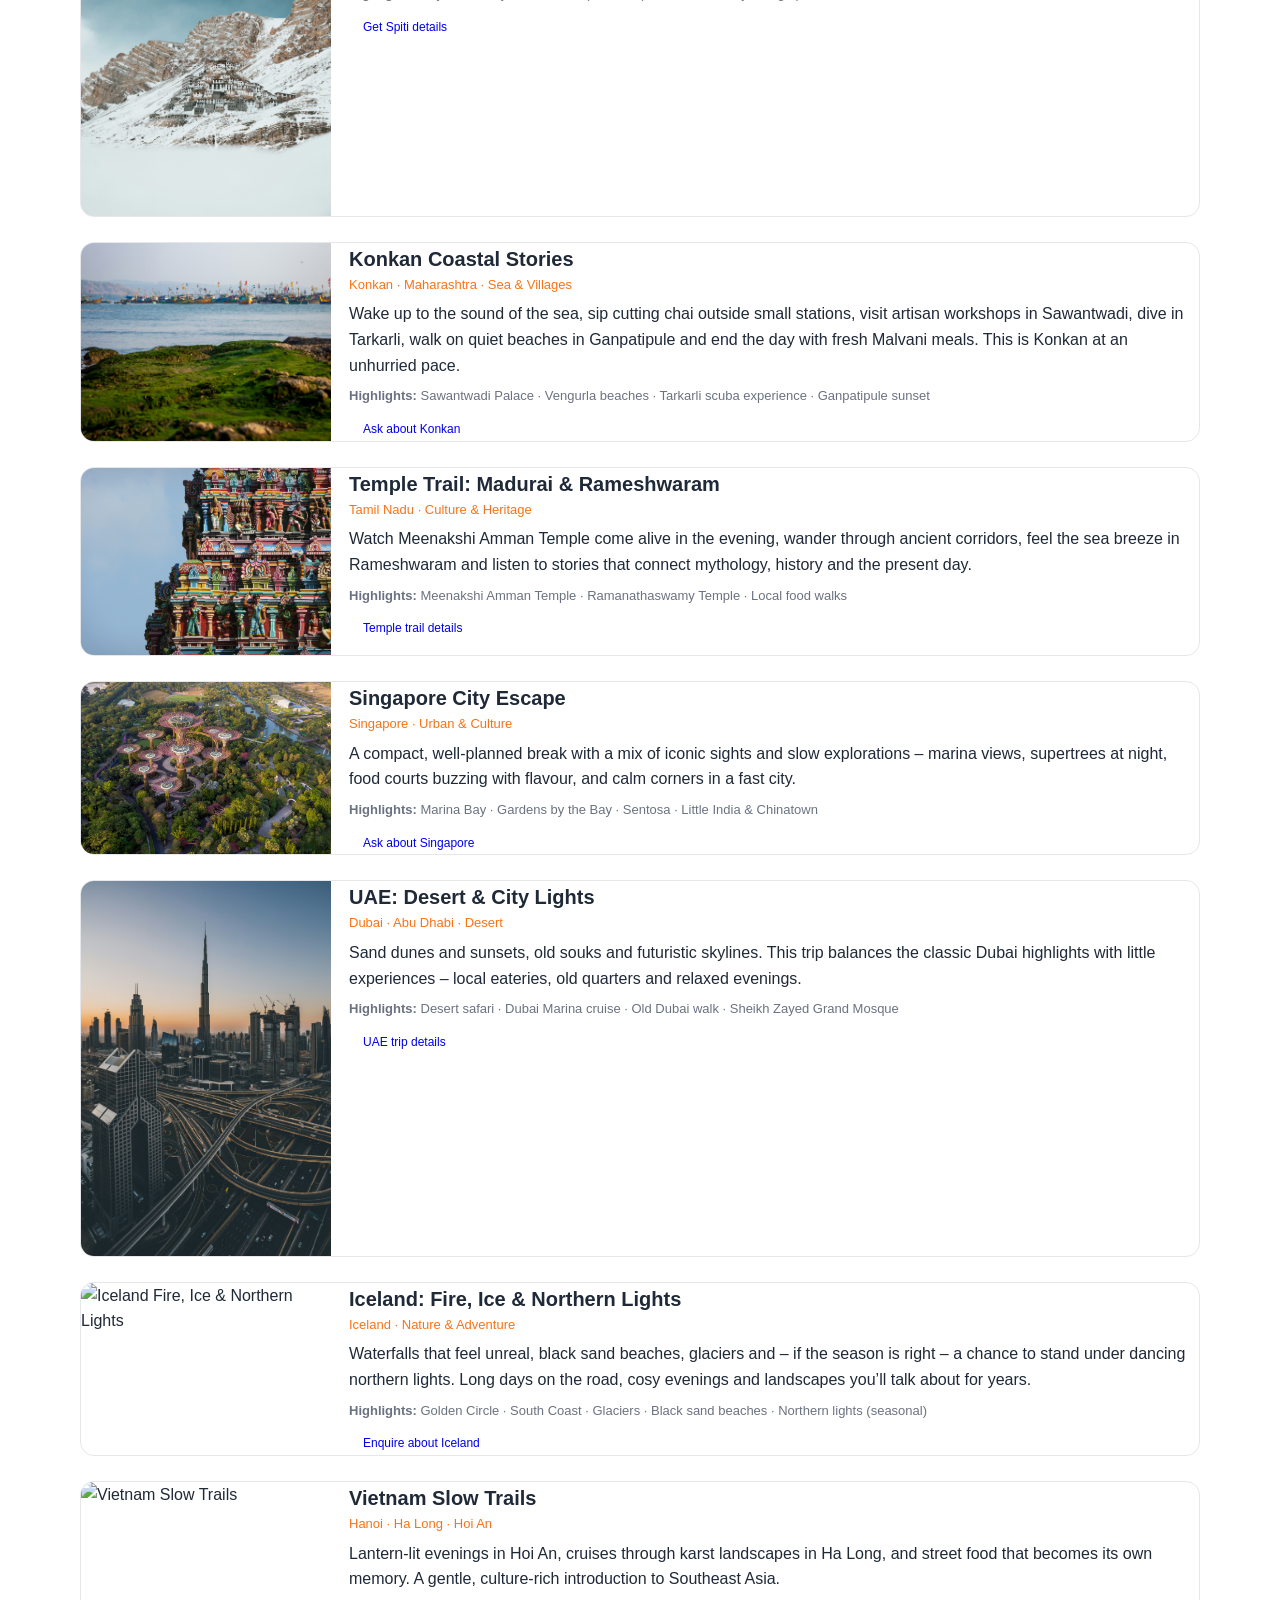
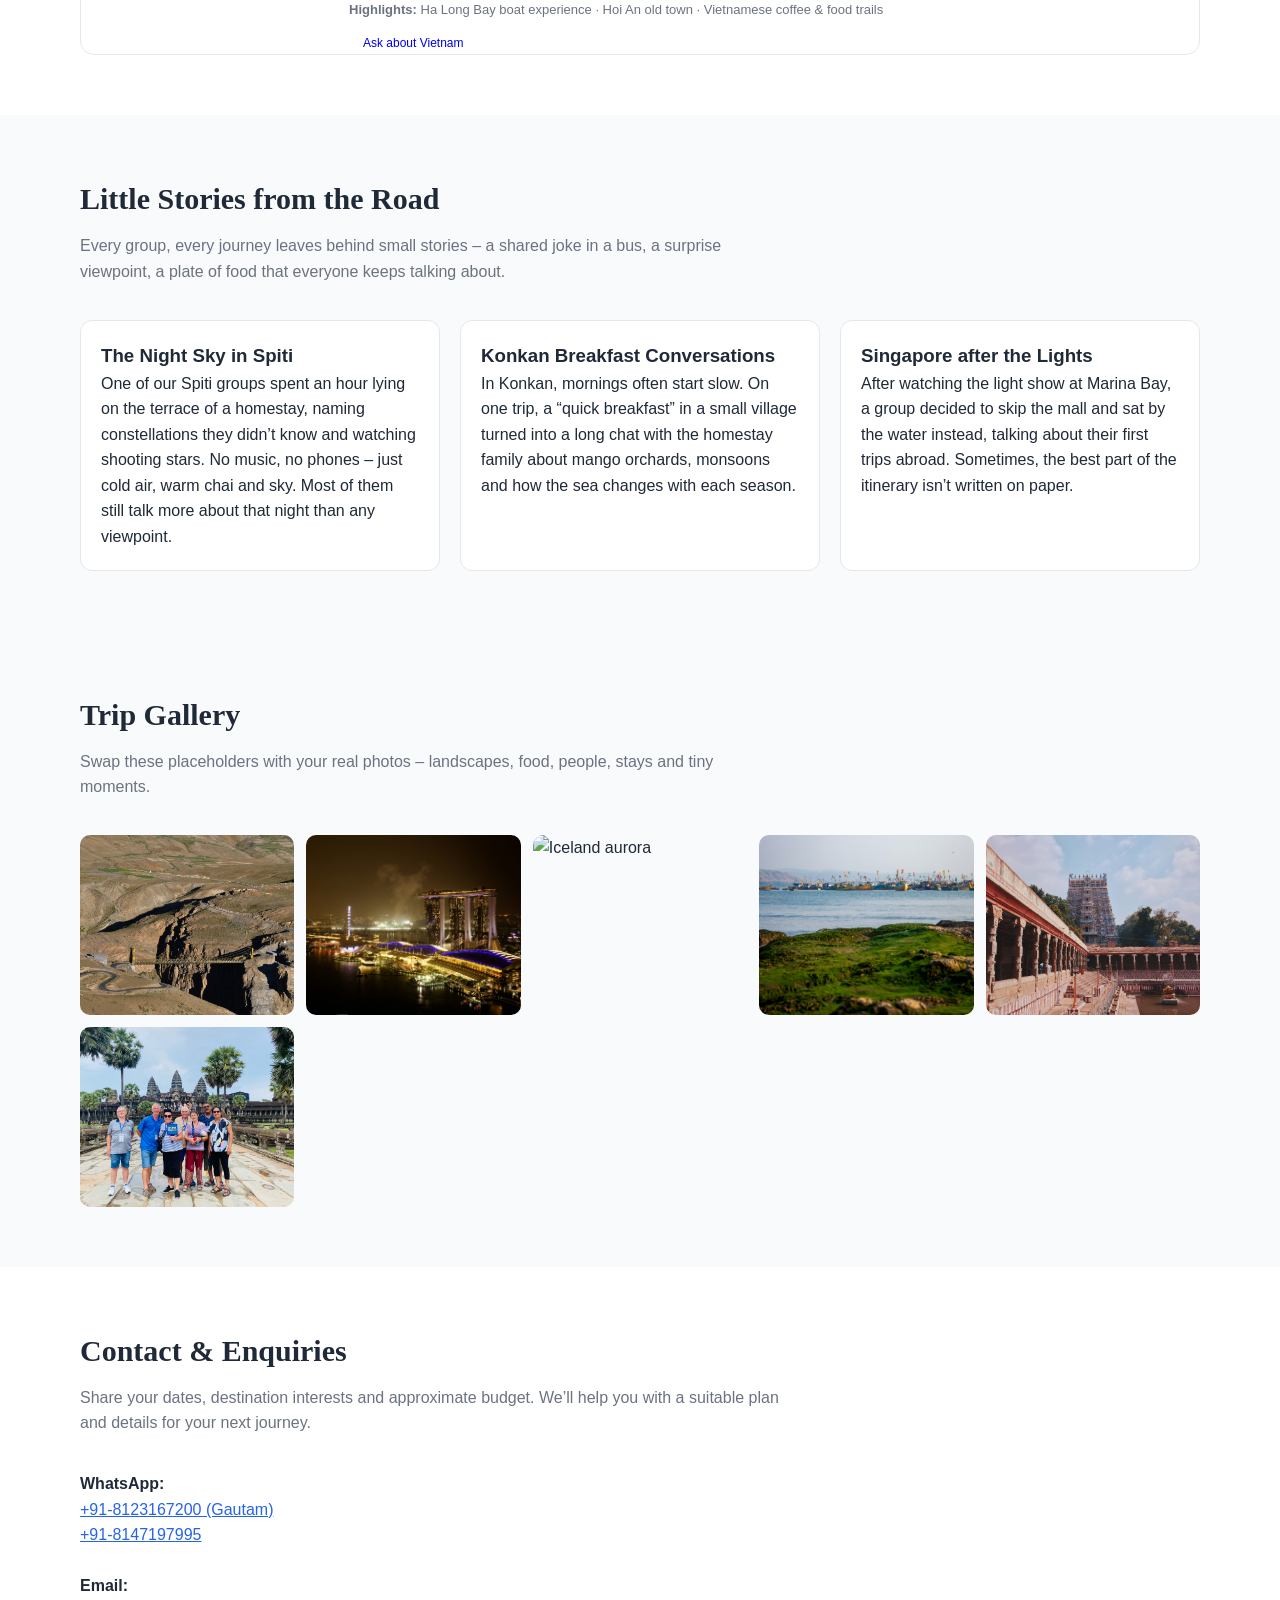
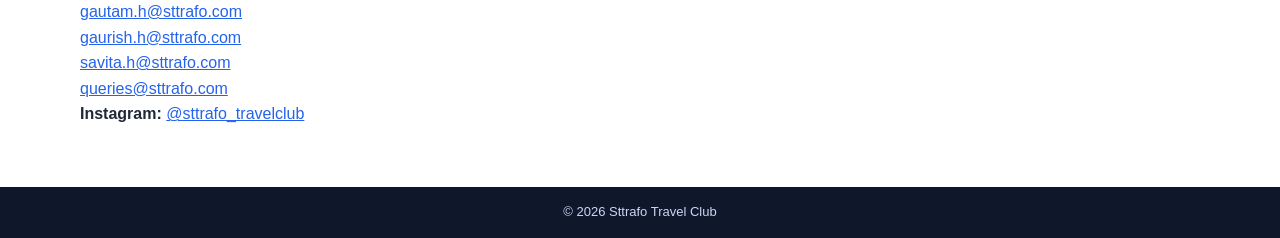
==== commit 7276aeb5: "Update index.html" ====
--- a/index.html
+++ b/index.html
@@ -111,6 +111,51 @@
 
       <div class="about-card">
         <h3>For Solo Travellers</h3>
+        <section id="solo-travellers" class="section">
+
+<h2>Solo Traveller Experiences</h2>
+
+<div class="grid">
+
+<div class="card">
+<img src="images/spiti.jpg" alt="Spiti Valley">
+<h3>Spiti Valley Solo Expedition</h3>
+<p><strong>Duration:</strong> 7–9 Days</p>
+<p>Explore monasteries, Himalayan villages and Chandratal Lake.</p>
+<p><strong>Best Time:</strong> June – September</p>
+<a href="#" class="btn">View Details</a>
+</div>
+
+<div class="card">
+<img src="images/ladakh.jpg" alt="Ladakh">
+<h3>Ladakh Solo Explorer</h3>
+<p><strong>Duration:</strong> 7–10 Days</p>
+<p>Pangong Lake, Nubra Valley and high altitude passes.</p>
+<p><strong>Best Time:</strong> June – September</p>
+<a href="#" class="btn">View Details</a>
+</div>
+
+<div class="card">
+<img src="images/bali.jpg" alt="Bali">
+<h3>Bali Solo Retreat</h3>
+<p><strong>Duration:</strong> 5–6 Days</p>
+<p>Rice terraces, temples and beach clubs.</p>
+<p><strong>Best Time:</strong> April – October</p>
+<a href="#" class="btn">View Details</a>
+</div>
+
+<div class="card">
+<img src="images/vietnam.jpg" alt="Vietnam">
+<h3>Vietnam Backpacking Trail</h3>
+<p><strong>Duration:</strong> 7–8 Days</p>
+<p>Halong Bay cruises, Hanoi culture and street food.</p>
+<p><strong>Best Time:</strong> October – April</p>
+<a href="#" class="btn">View Details</a>
+</div>
+
+</div>
+
+</section>
         <p>
           Safe, curated itineraries tailored to your pace. Whether it’s
           Spiti, Iceland, Vietnam or a slow temple trail — we plan it
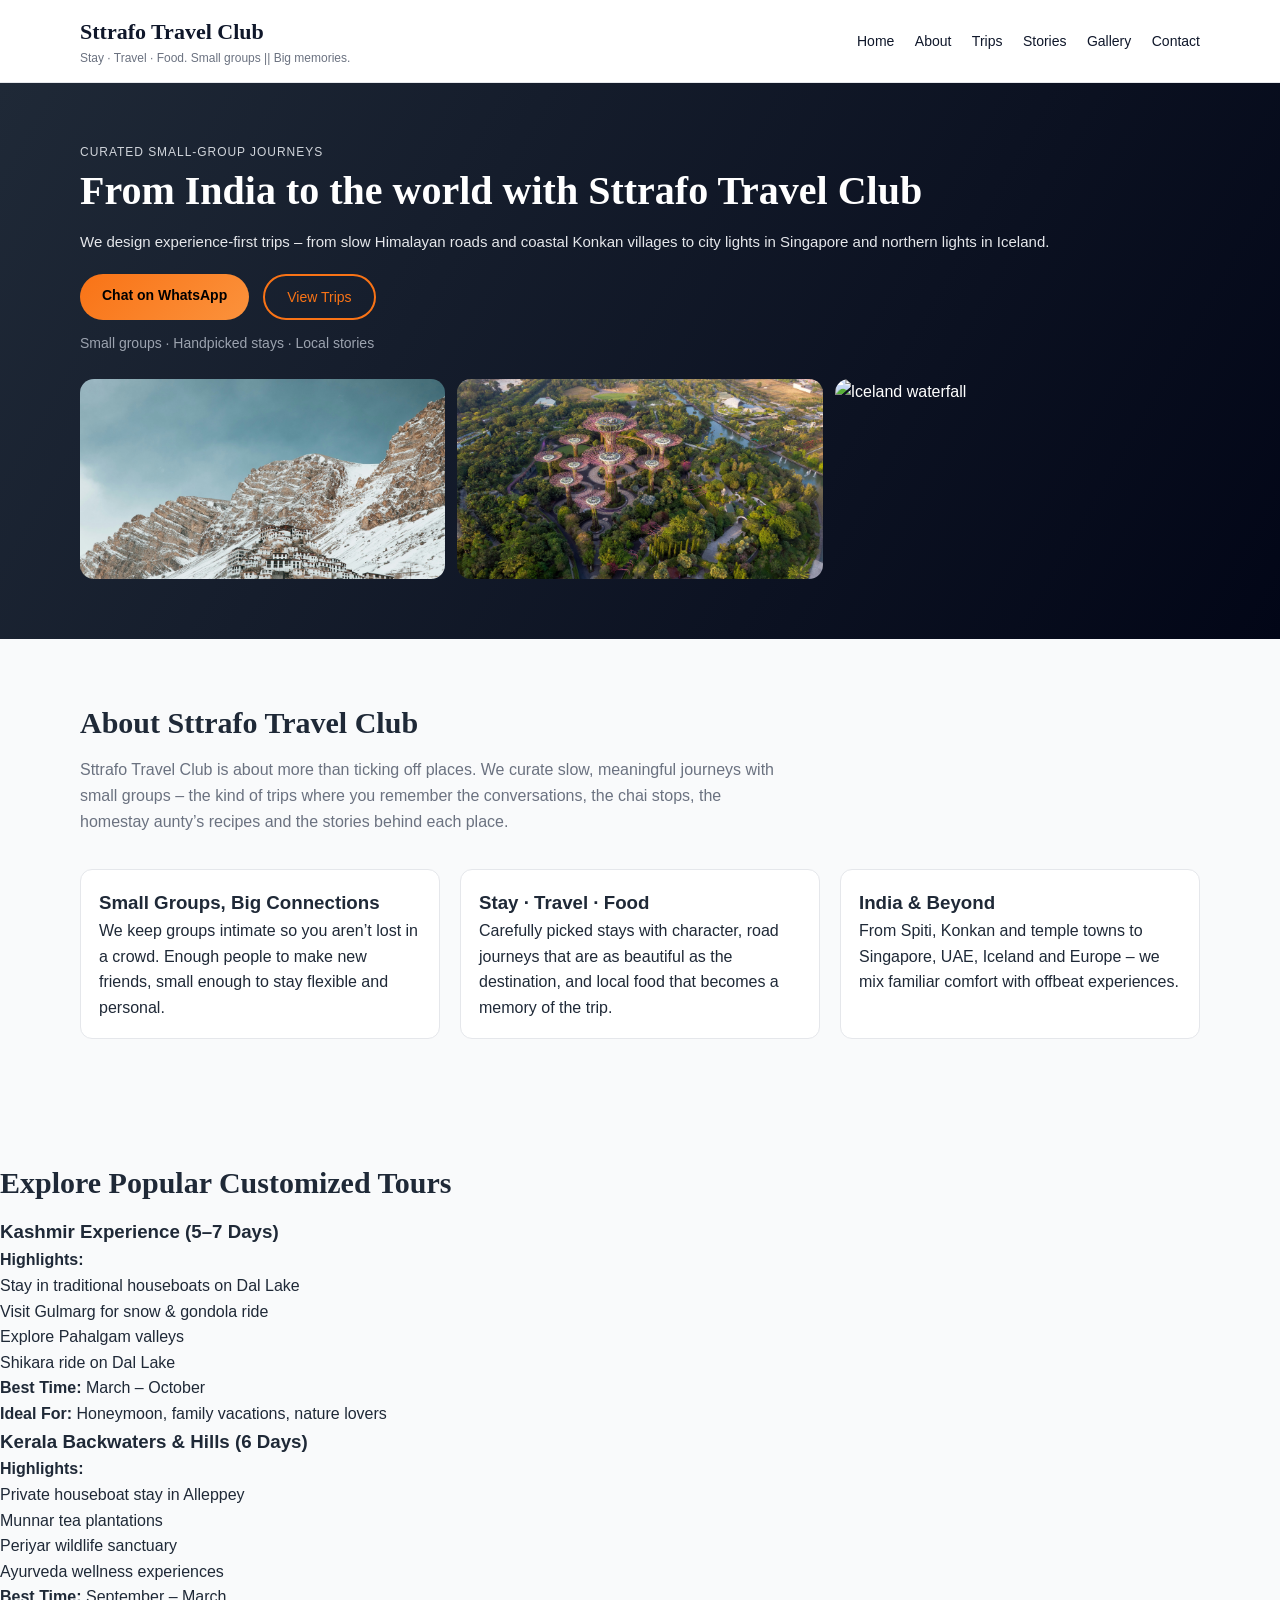
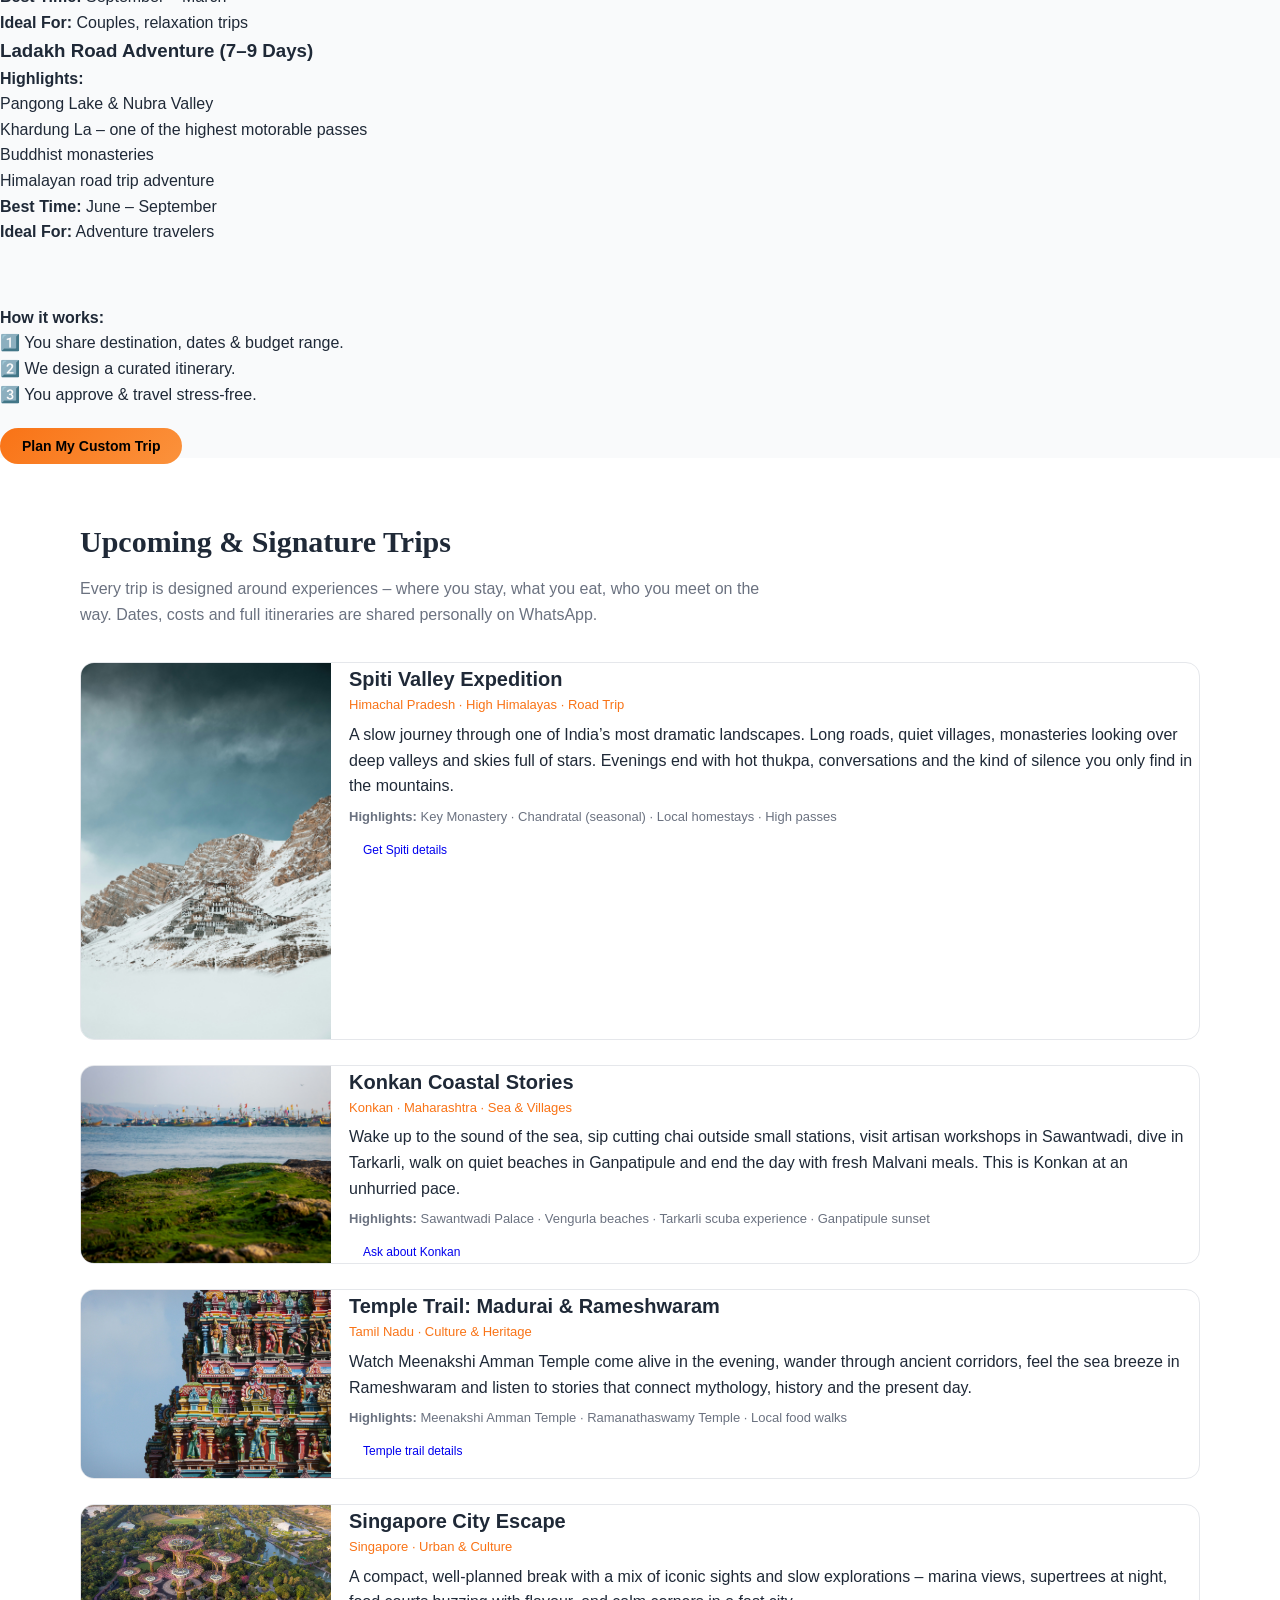
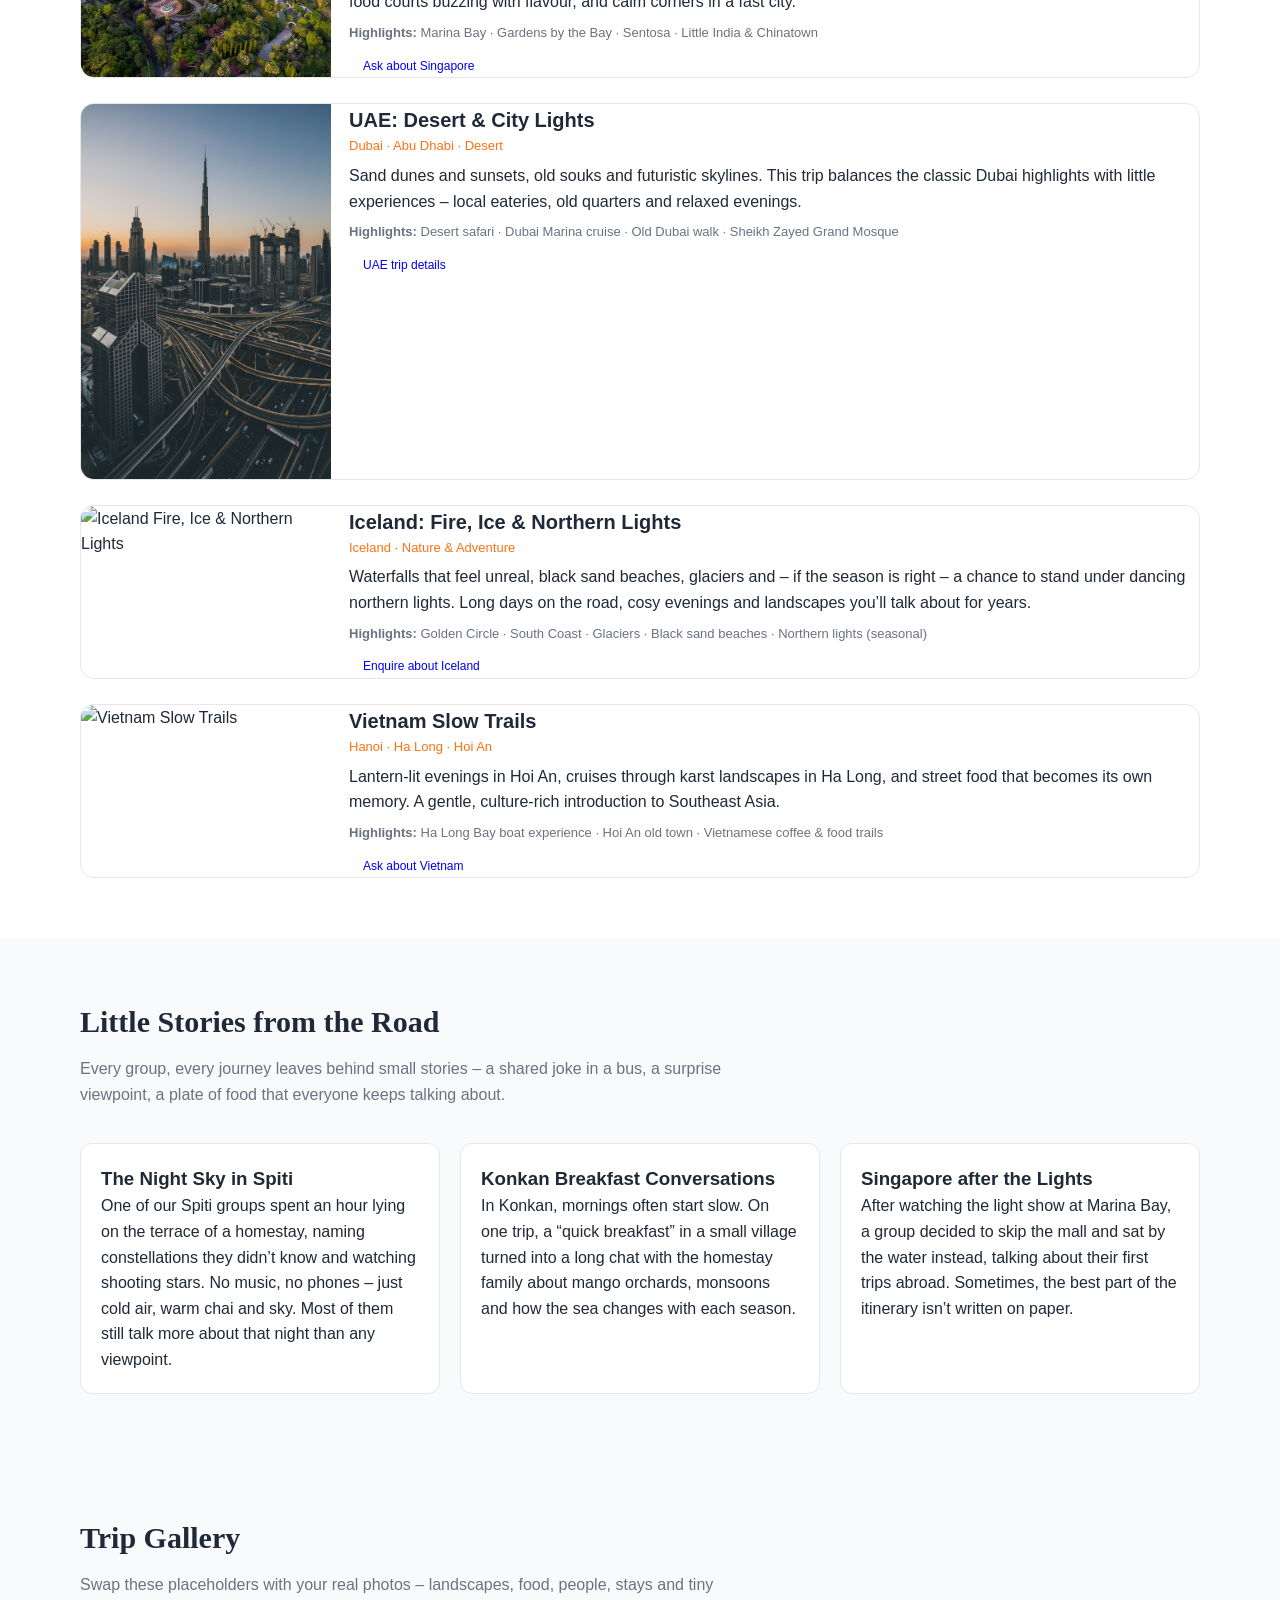
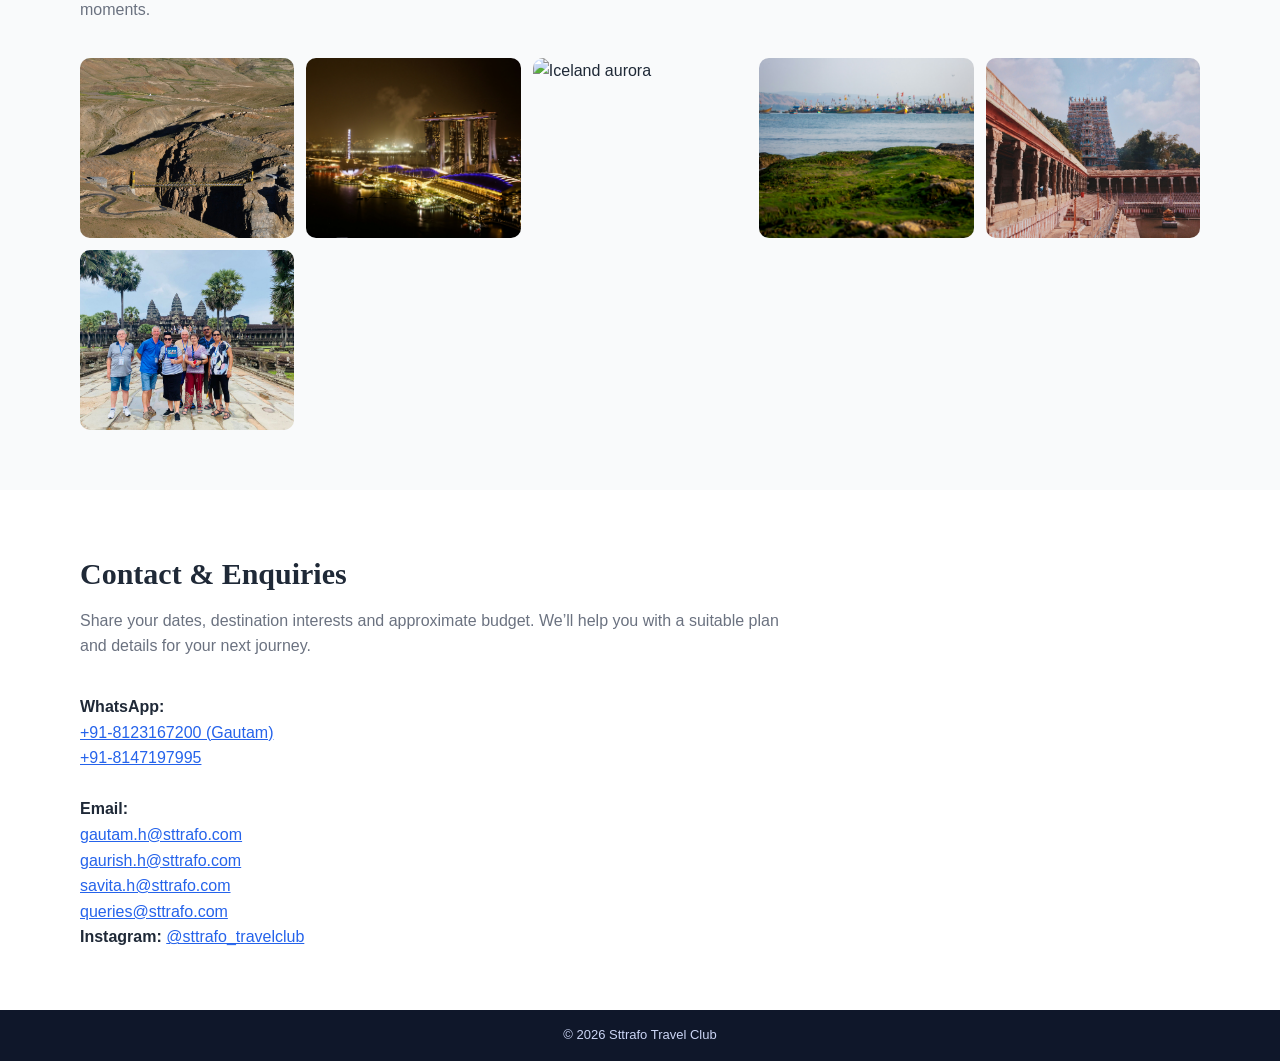
==== commit 67fdf179: "Update index.html" ====
--- a/index.html
+++ b/index.html
@@ -98,101 +98,78 @@
 
     <!-- TRIPS -->
     <!-- CUSTOMISED TOURS -->
-<section id="customised" class="section">
-  <div class="container">
-    <h2>Customised Tours – Designed Around You</h2>
-    <p class="section-intro">
-      Not everyone wants fixed departures. Some prefer private journeys,
-      family vacations, solo escapes, honeymoon trips or corporate retreats.
-      That’s where our customised travel planning comes in.
-    </p>
-
-    <div class="about-grid">
-
-      <div class="about-card">
-        <h3>For Solo Travellers</h3>
-        <section id="solo-travellers" class="section">
-
-<h2>Solo Traveller Experiences</h2>
-
-<div class="grid">
-
-<div class="card">
-<img src="images/spiti.jpg" alt="Spiti Valley">
-<h3>Spiti Valley Solo Expedition</h3>
-<p><strong>Duration:</strong> 7–9 Days</p>
-<p>Explore monasteries, Himalayan villages and Chandratal Lake.</p>
+<section class="section">
+<h2>Explore Popular Customized Tours</h2>
+
+<div class="tour">
+
+<h3 onclick="toggleTour('kashmir')">Kashmir Experience (5–7 Days)</h3>
+
+<div id="kashmir" class="tour-details">
+
+<p><strong>Highlights:</strong></p>
+<ul>
+<li>Stay in traditional houseboats on Dal Lake</li>
+<li>Visit Gulmarg for snow & gondola ride</li>
+<li>Explore Pahalgam valleys</li>
+<li>Shikara ride on Dal Lake</li>
+</ul>
+
+<p><strong>Best Time:</strong> March – October</p>
+
+<p><strong>Ideal For:</strong> Honeymoon, family vacations, nature lovers</p>
+
+</div>
+
+</div>
+
+
+<div class="tour">
+
+<h3 onclick="toggleTour('kerala')">Kerala Backwaters & Hills (6 Days)</h3>
+
+<div id="kerala" class="tour-details">
+
+<p><strong>Highlights:</strong></p>
+<ul>
+<li>Private houseboat stay in Alleppey</li>
+<li>Munnar tea plantations</li>
+<li>Periyar wildlife sanctuary</li>
+<li>Ayurveda wellness experiences</li>
+</ul>
+
+<p><strong>Best Time:</strong> September – March</p>
+
+<p><strong>Ideal For:</strong> Couples, relaxation trips</p>
+
+</div>
+
+</div>
+
+
+<div class="tour">
+
+<h3 onclick="toggleTour('ladakh')">Ladakh Road Adventure (7–9 Days)</h3>
+
+<div id="ladakh" class="tour-details">
+
+<p><strong>Highlights:</strong></p>
+<ul>
+<li>Pangong Lake & Nubra Valley</li>
+<li>Khardung La – one of the highest motorable passes</li>
+<li>Buddhist monasteries</li>
+<li>Himalayan road trip adventure</li>
+</ul>
+
 <p><strong>Best Time:</strong> June – September</p>
-<a href="#" class="btn">View Details</a>
+
+<p><strong>Ideal For:</strong> Adventure travelers</p>
+
 </div>
 
-<div class="card">
-<img src="images/ladakh.jpg" alt="Ladakh">
-<h3>Ladakh Solo Explorer</h3>
-<p><strong>Duration:</strong> 7–10 Days</p>
-<p>Pangong Lake, Nubra Valley and high altitude passes.</p>
-<p><strong>Best Time:</strong> June – September</p>
-<a href="#" class="btn">View Details</a>
 </div>
 
-<div class="card">
-<img src="images/bali.jpg" alt="Bali">
-<h3>Bali Solo Retreat</h3>
-<p><strong>Duration:</strong> 5–6 Days</p>
-<p>Rice terraces, temples and beach clubs.</p>
-<p><strong>Best Time:</strong> April – October</p>
-<a href="#" class="btn">View Details</a>
-</div>
-
-<div class="card">
-<img src="images/vietnam.jpg" alt="Vietnam">
-<h3>Vietnam Backpacking Trail</h3>
-<p><strong>Duration:</strong> 7–8 Days</p>
-<p>Halong Bay cruises, Hanoi culture and street food.</p>
-<p><strong>Best Time:</strong> October – April</p>
-<a href="#" class="btn">View Details</a>
-</div>
-
-</div>
-
 </section>
-        <p>
-          Safe, curated itineraries tailored to your pace. Whether it’s
-          Spiti, Iceland, Vietnam or a slow temple trail — we plan it
-          around your comfort and interests.
-        </p>
-      </div>
-
-      <div class="about-card">
-        <h3>For Families & Groups</h3>
-        <p>
-          Multi-generation friendly itineraries with relaxed pacing,
-          comfortable stays and balanced sightseeing. Perfect for
-          family holidays, reunions or friends’ trips.
-        </p>
-      </div>
-
-      <div class="about-card">
-        <h3>For Special Occasions</h3>
-        <p>
-          Honeymoons, milestone birthdays, anniversary trips or surprise
-          proposals — we design meaningful travel experiences for
-          important life moments.
-        </p>
-      </div>
-
-      <div class="about-card">
-        <h3>Corporate & Team Retreats</h3>
-        <p>
-          Offsite retreats, team bonding trips or leadership getaways.
-          Mountains, beaches or international cities — fully managed.
-        </p>
-      </div>
-
-    </div>
-
-    <br><br>
-
     <p>
       <strong>How it works:</strong><br>
       1️⃣ You share destination, dates & budget range.<br>
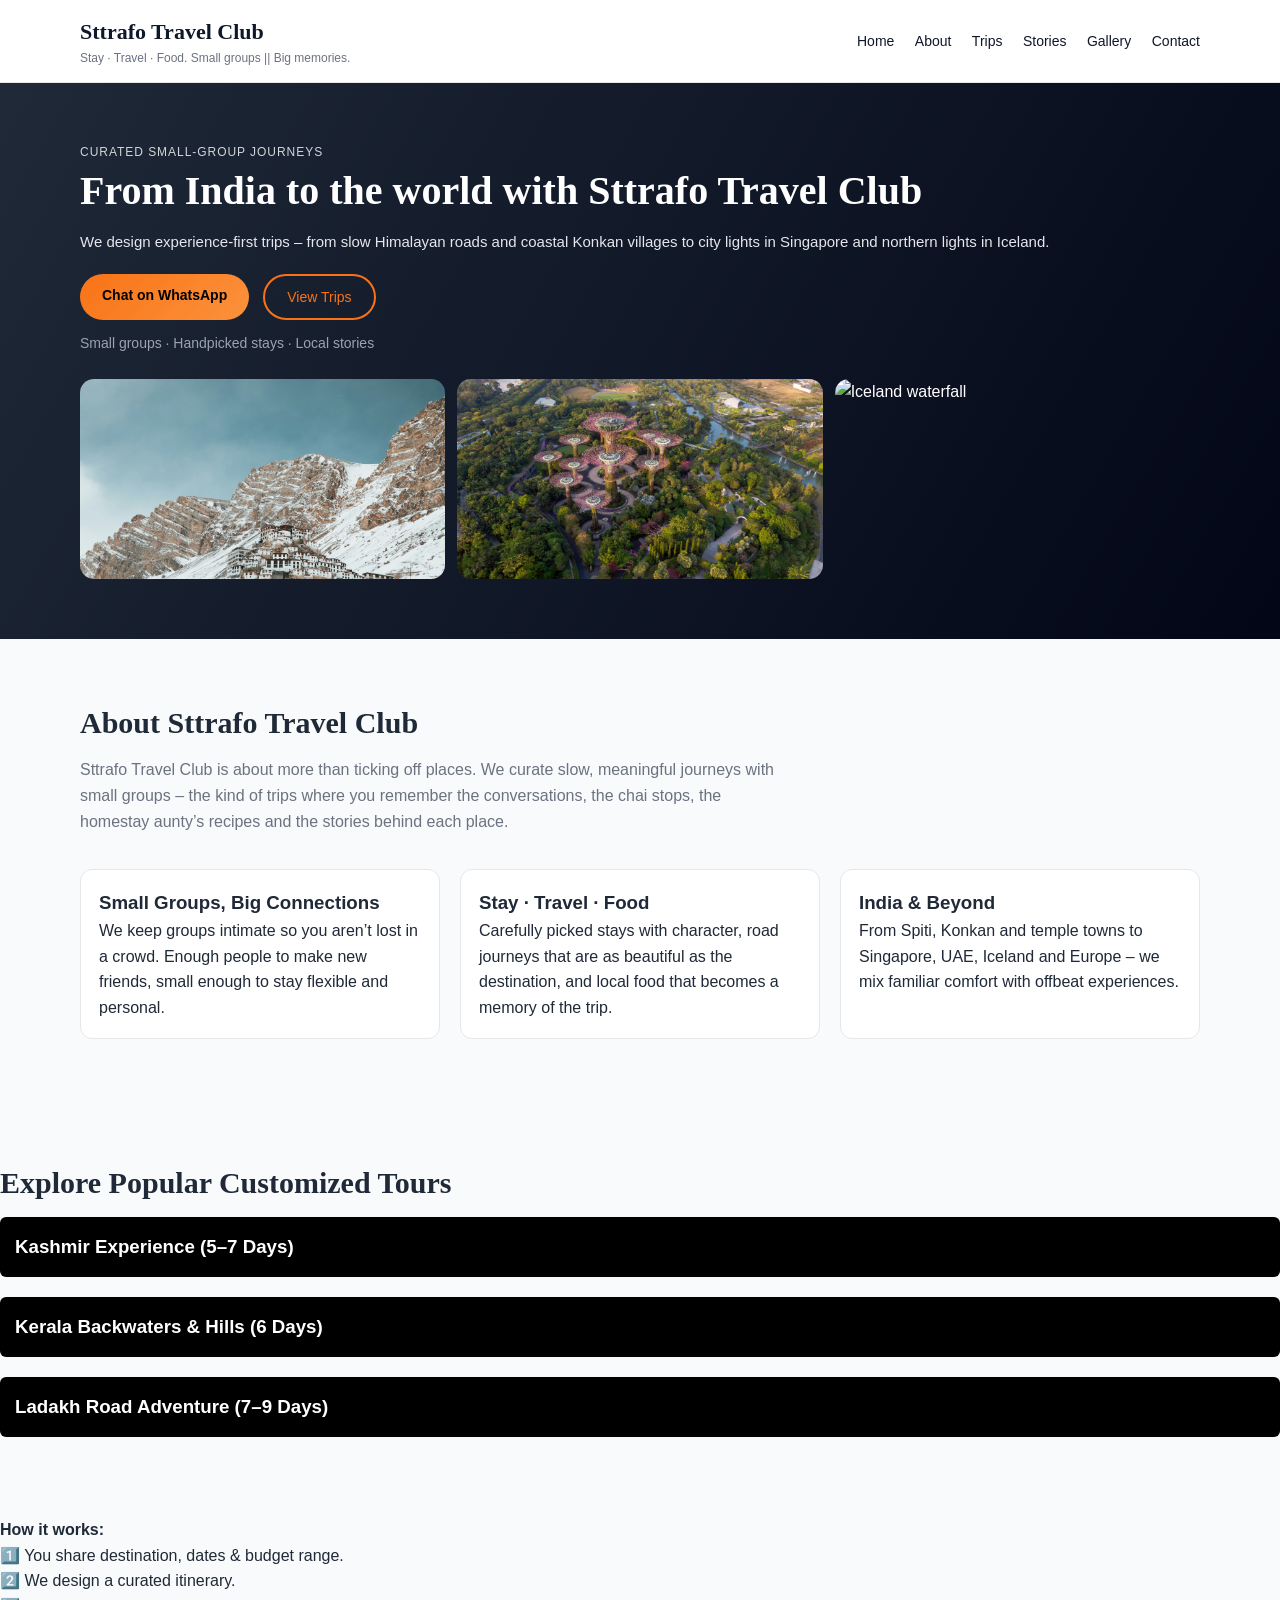
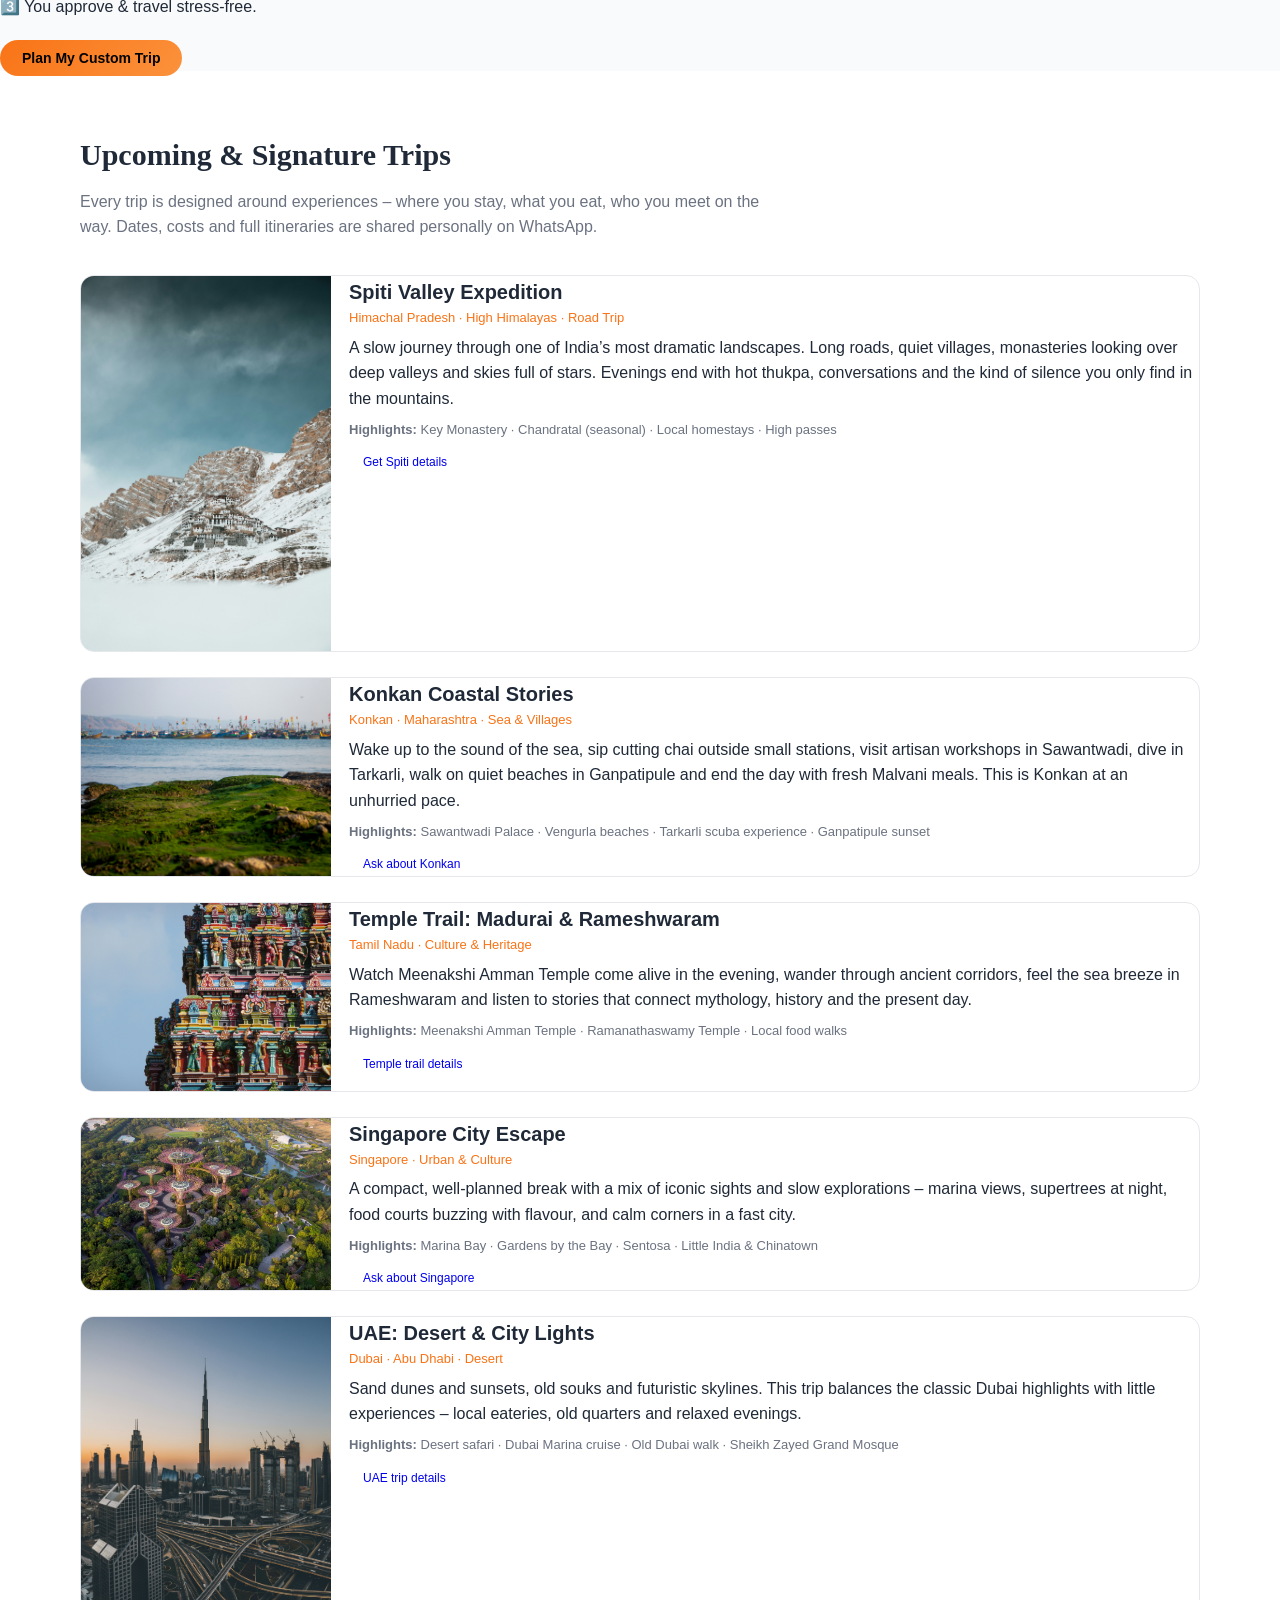
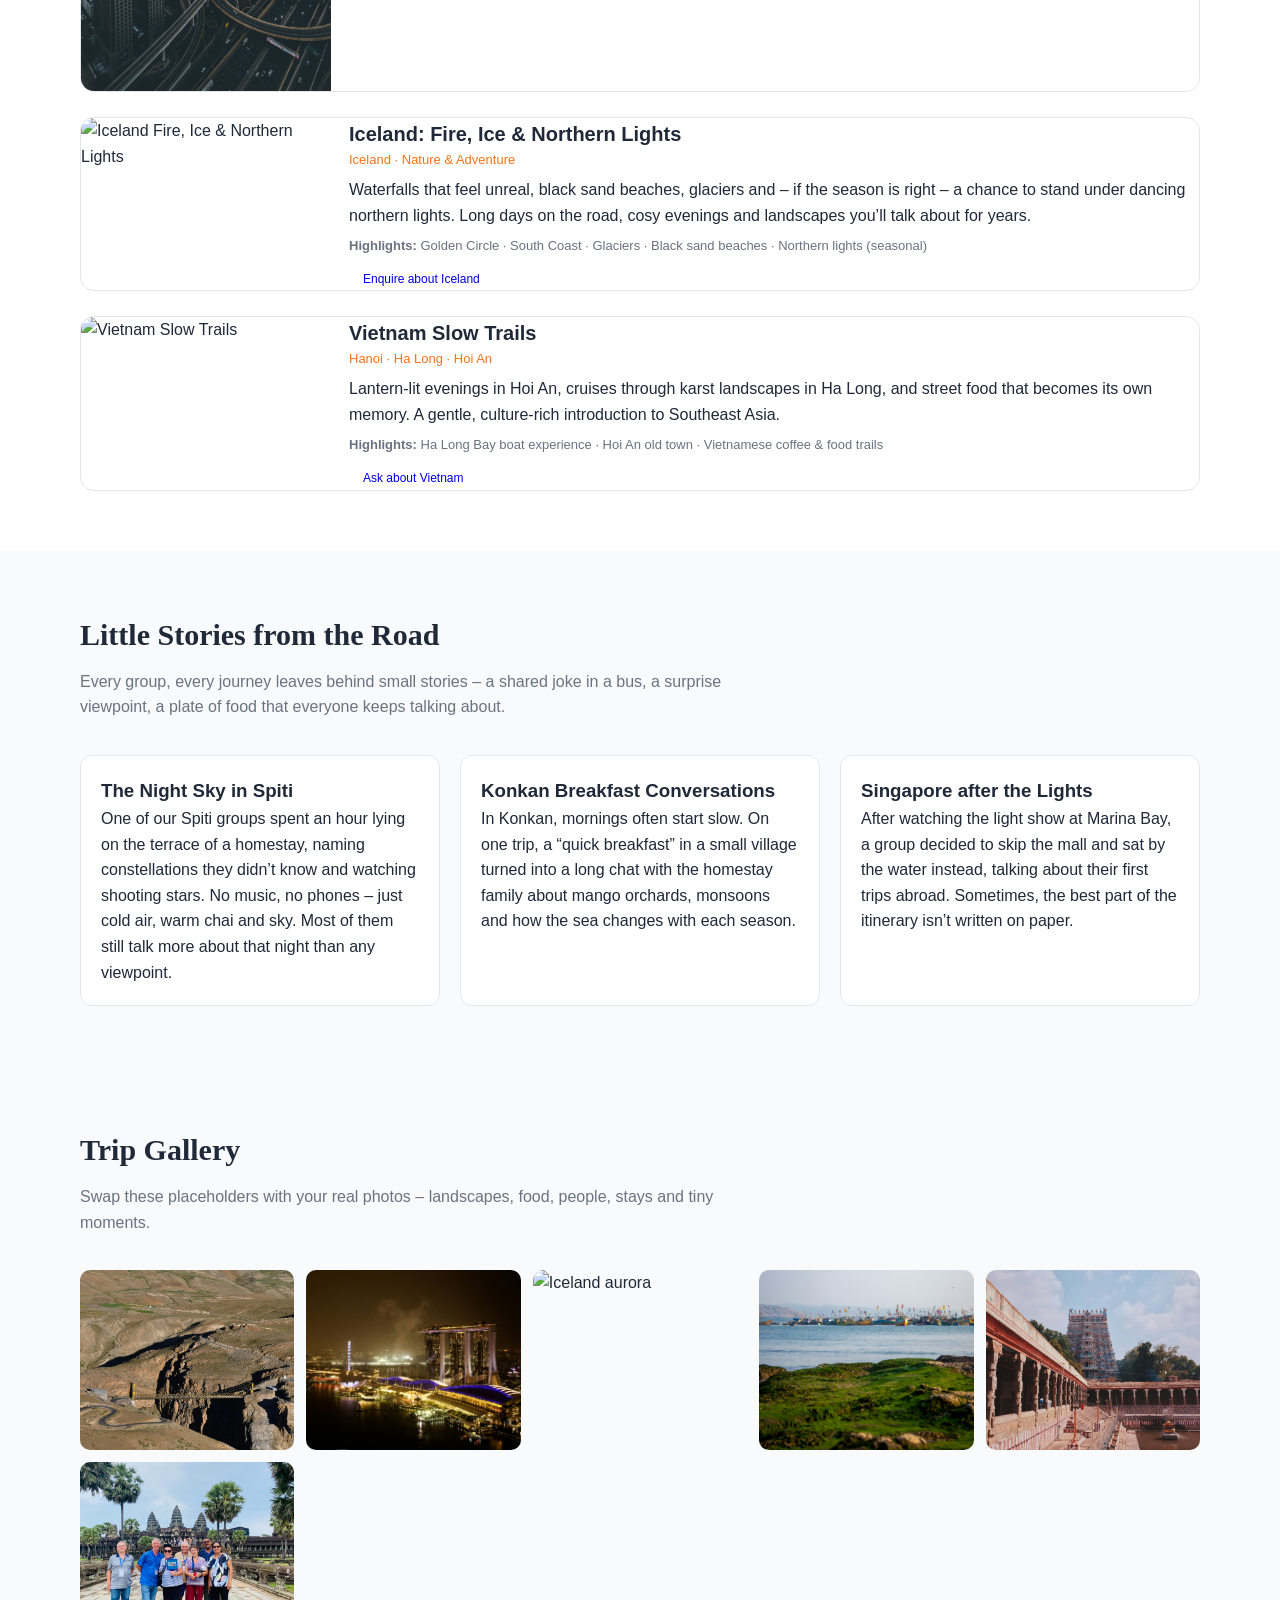
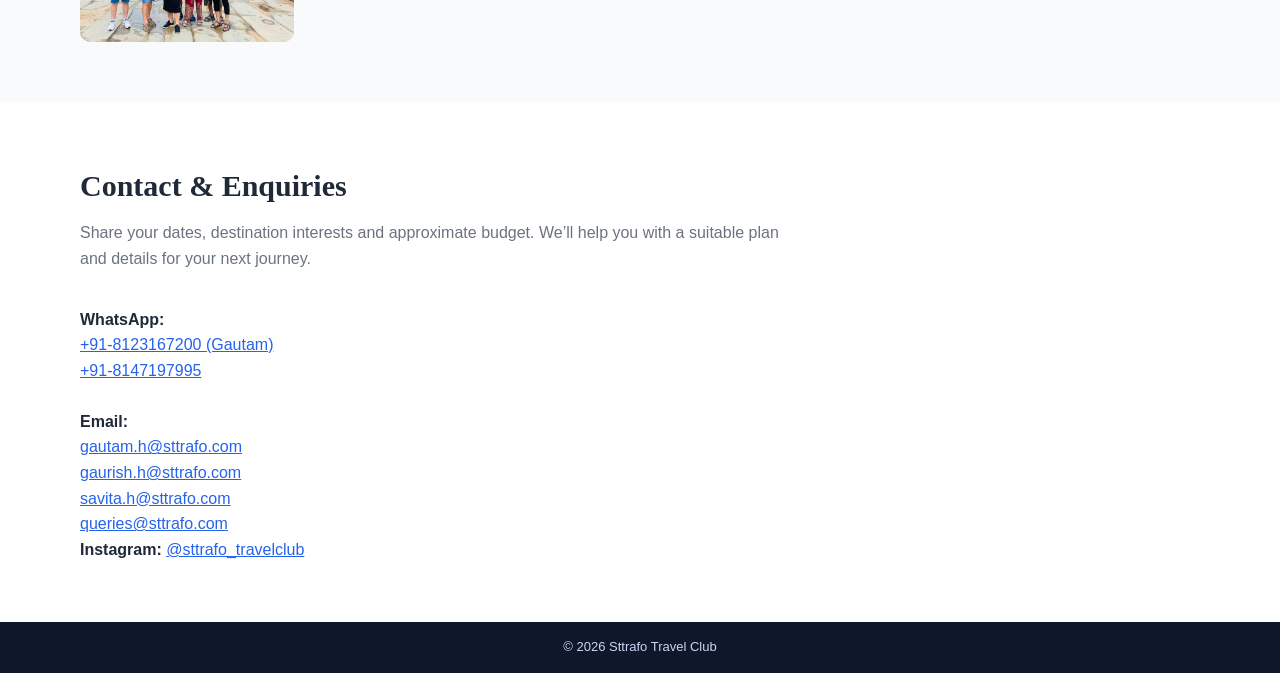
==== commit 2d851921: "Update index.html" ====
--- a/index.html
+++ b/index.html
@@ -10,7 +10,7 @@
   <link rel="preconnect" href="https://fonts.gstatic.com" crossorigin />
   <link
     href="https://fonts.googleapis.com/css2?family=Playfair+Display:wght@500;700&family=Poppins:wght@300;400;500;600&display=swap"
-    rel="stylesheet"
+    rel="stylesheet" 
   />
 </head>
 <body>
--- a/styles.css
+++ b/styles.css
@@ -309,3 +309,23 @@
   .hero-text h1 { font-size: 28px; }
   .trip-card { grid-template-columns: 1fr; }
 }
+
+
+.tour {
+margin-bottom: 20px;
+}
+
+.tour h3 {
+cursor: pointer;
+background: #000;
+color: white;
+padding: 15px;
+border-radius: 6px;
+}
+
+.tour-details {
+display: none;
+background: #f5f5f5;
+padding: 20px;
+border-radius: 6px;
+}
